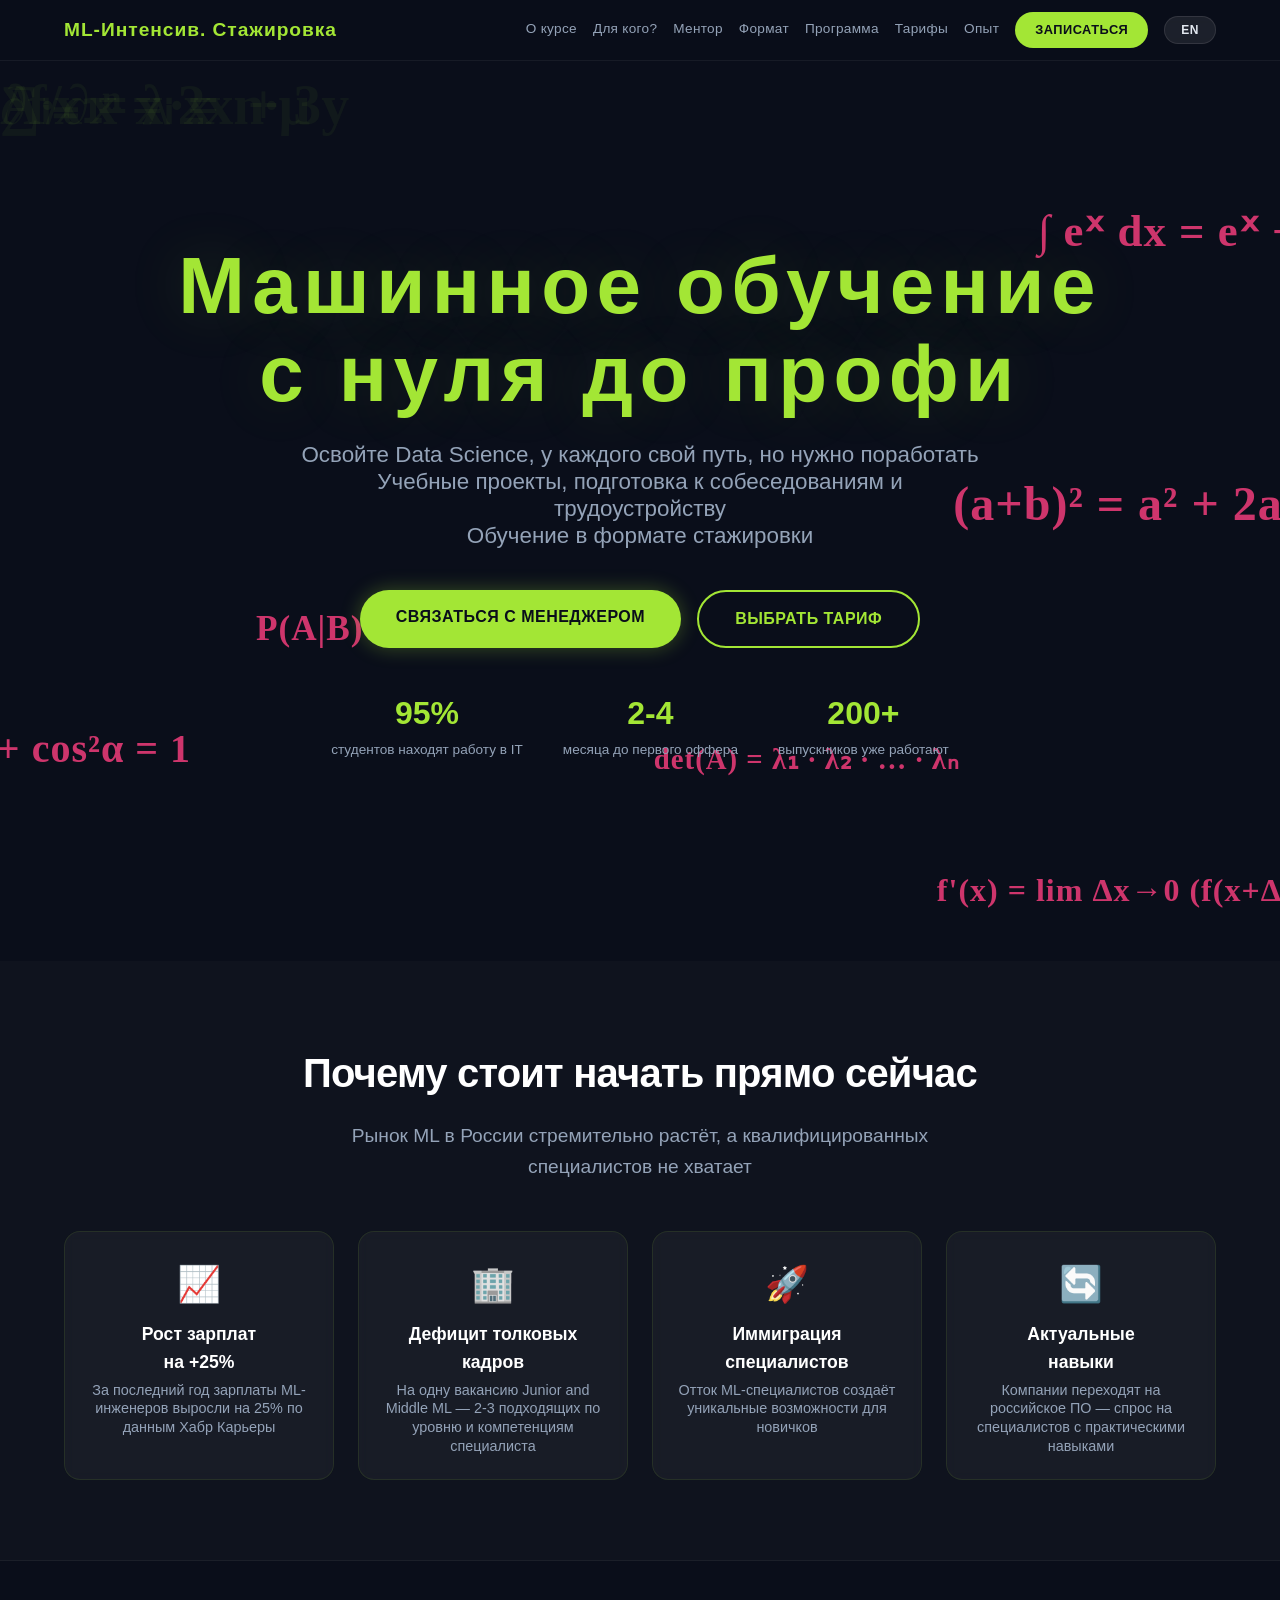
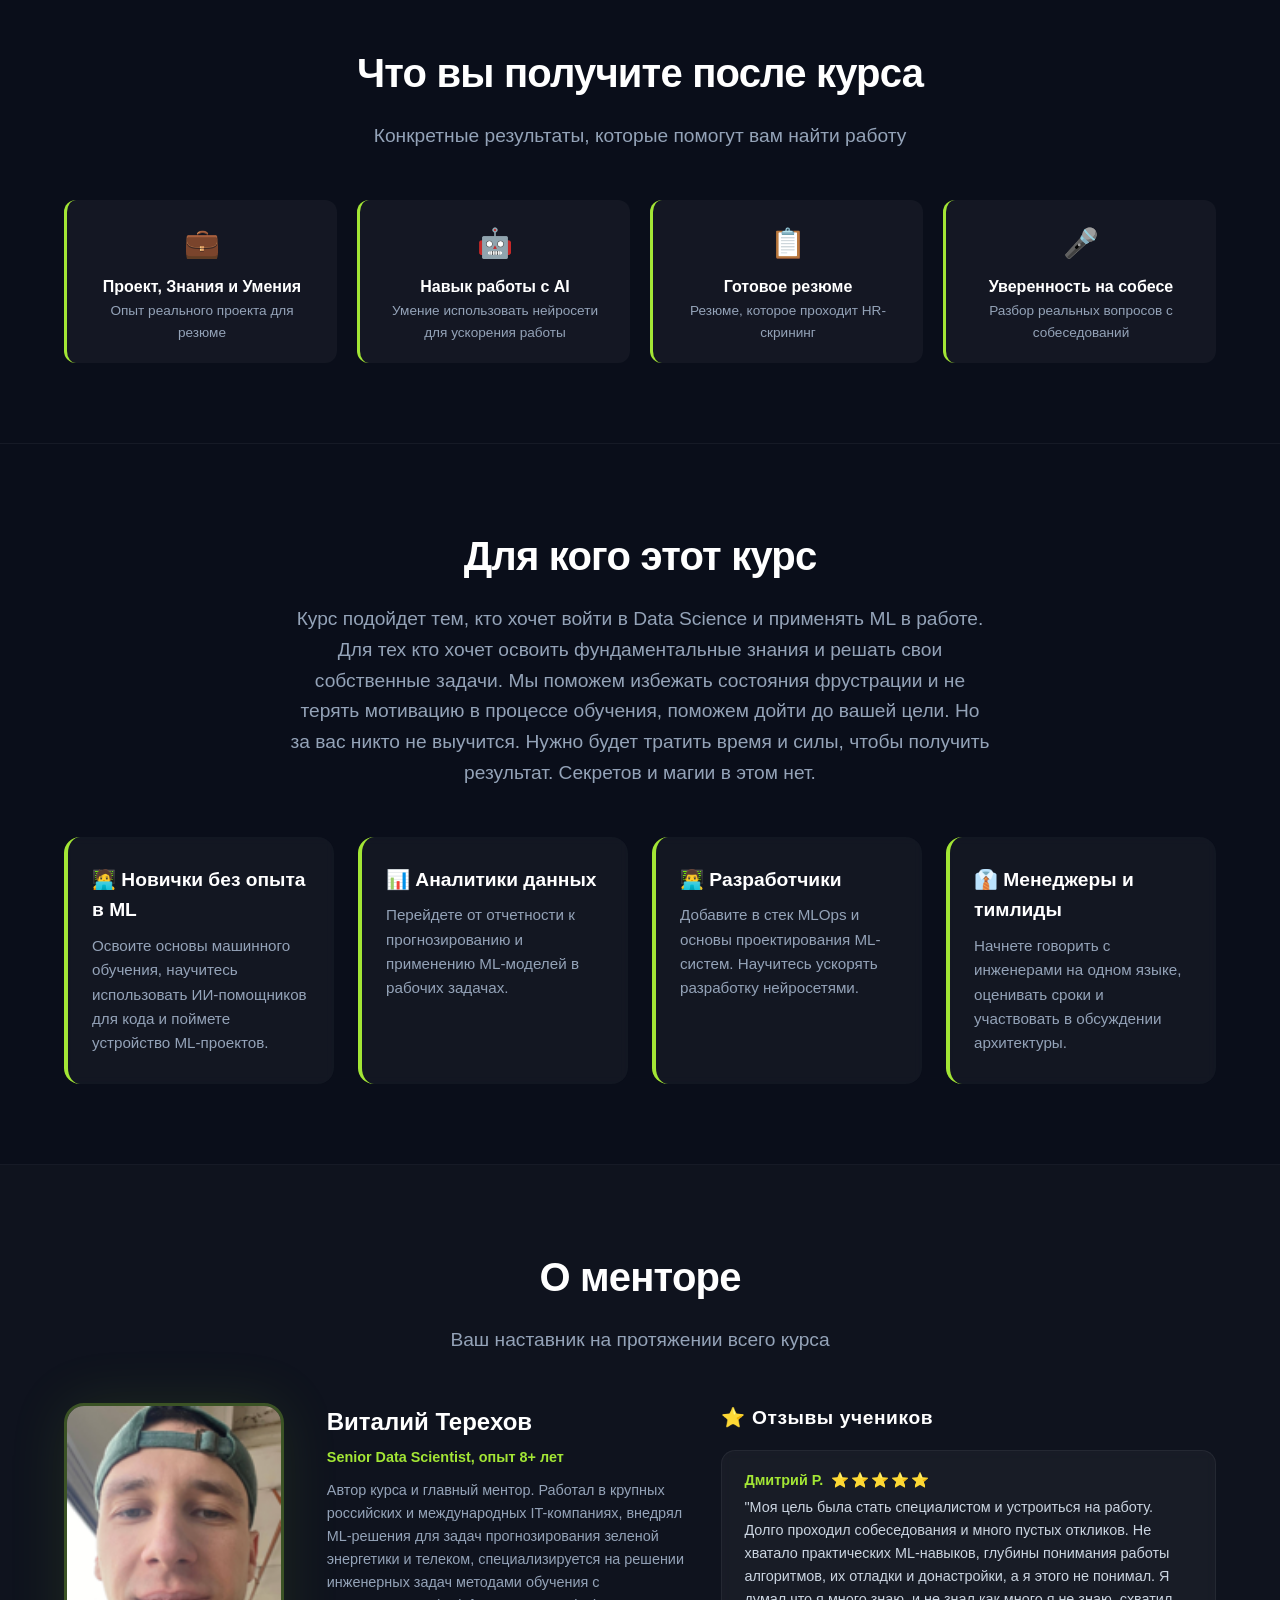
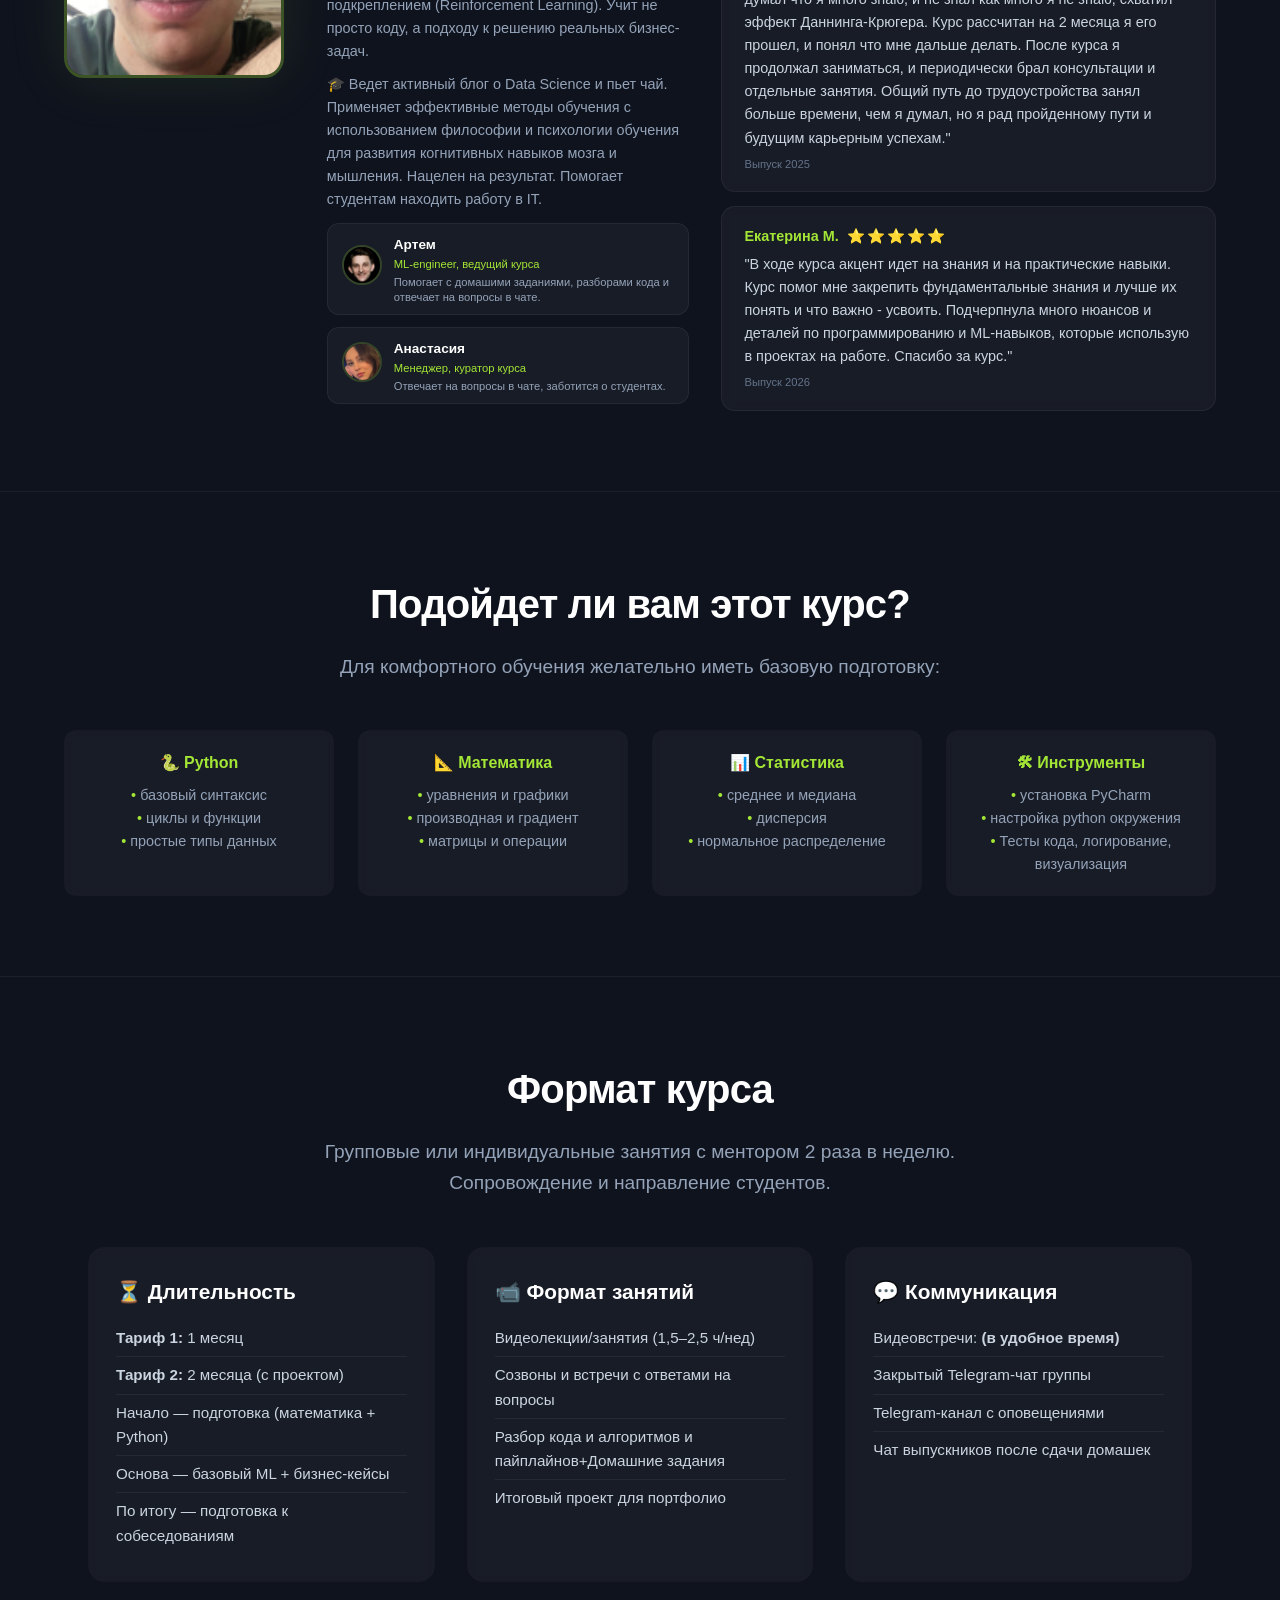
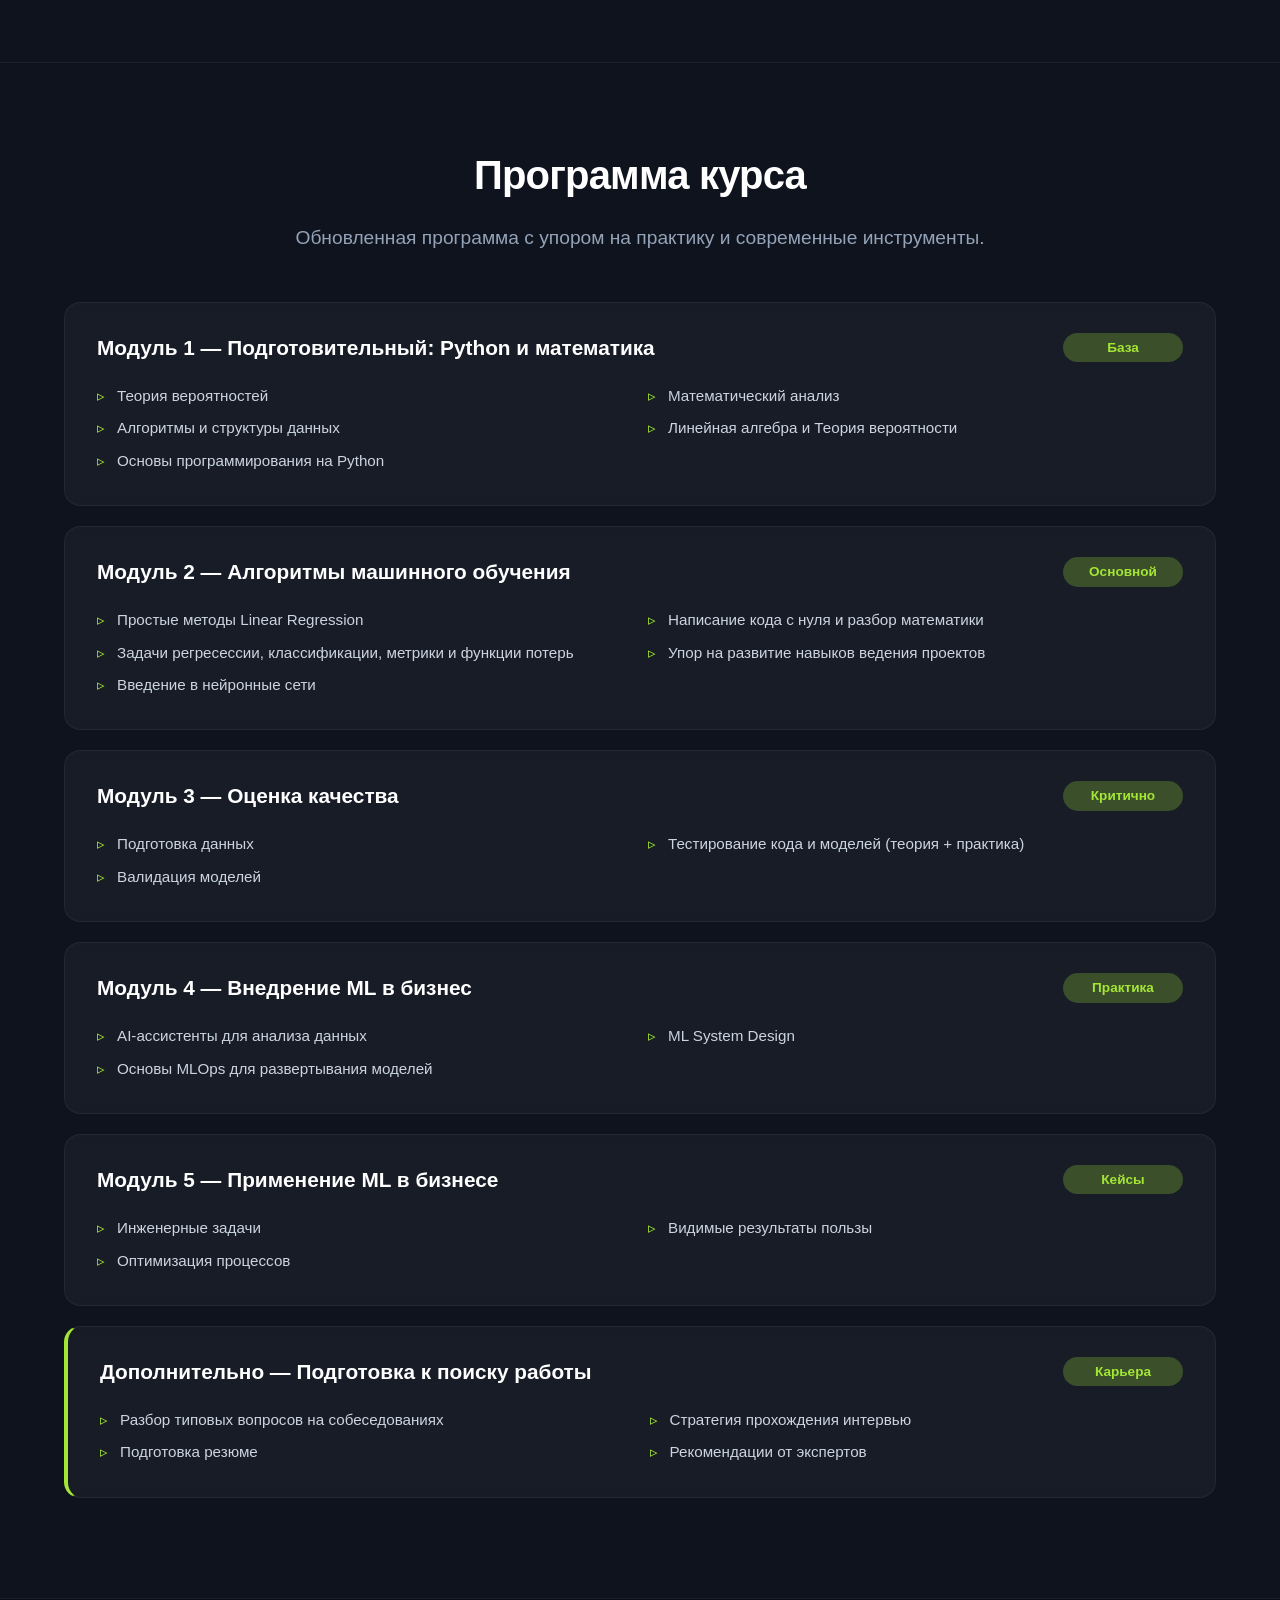
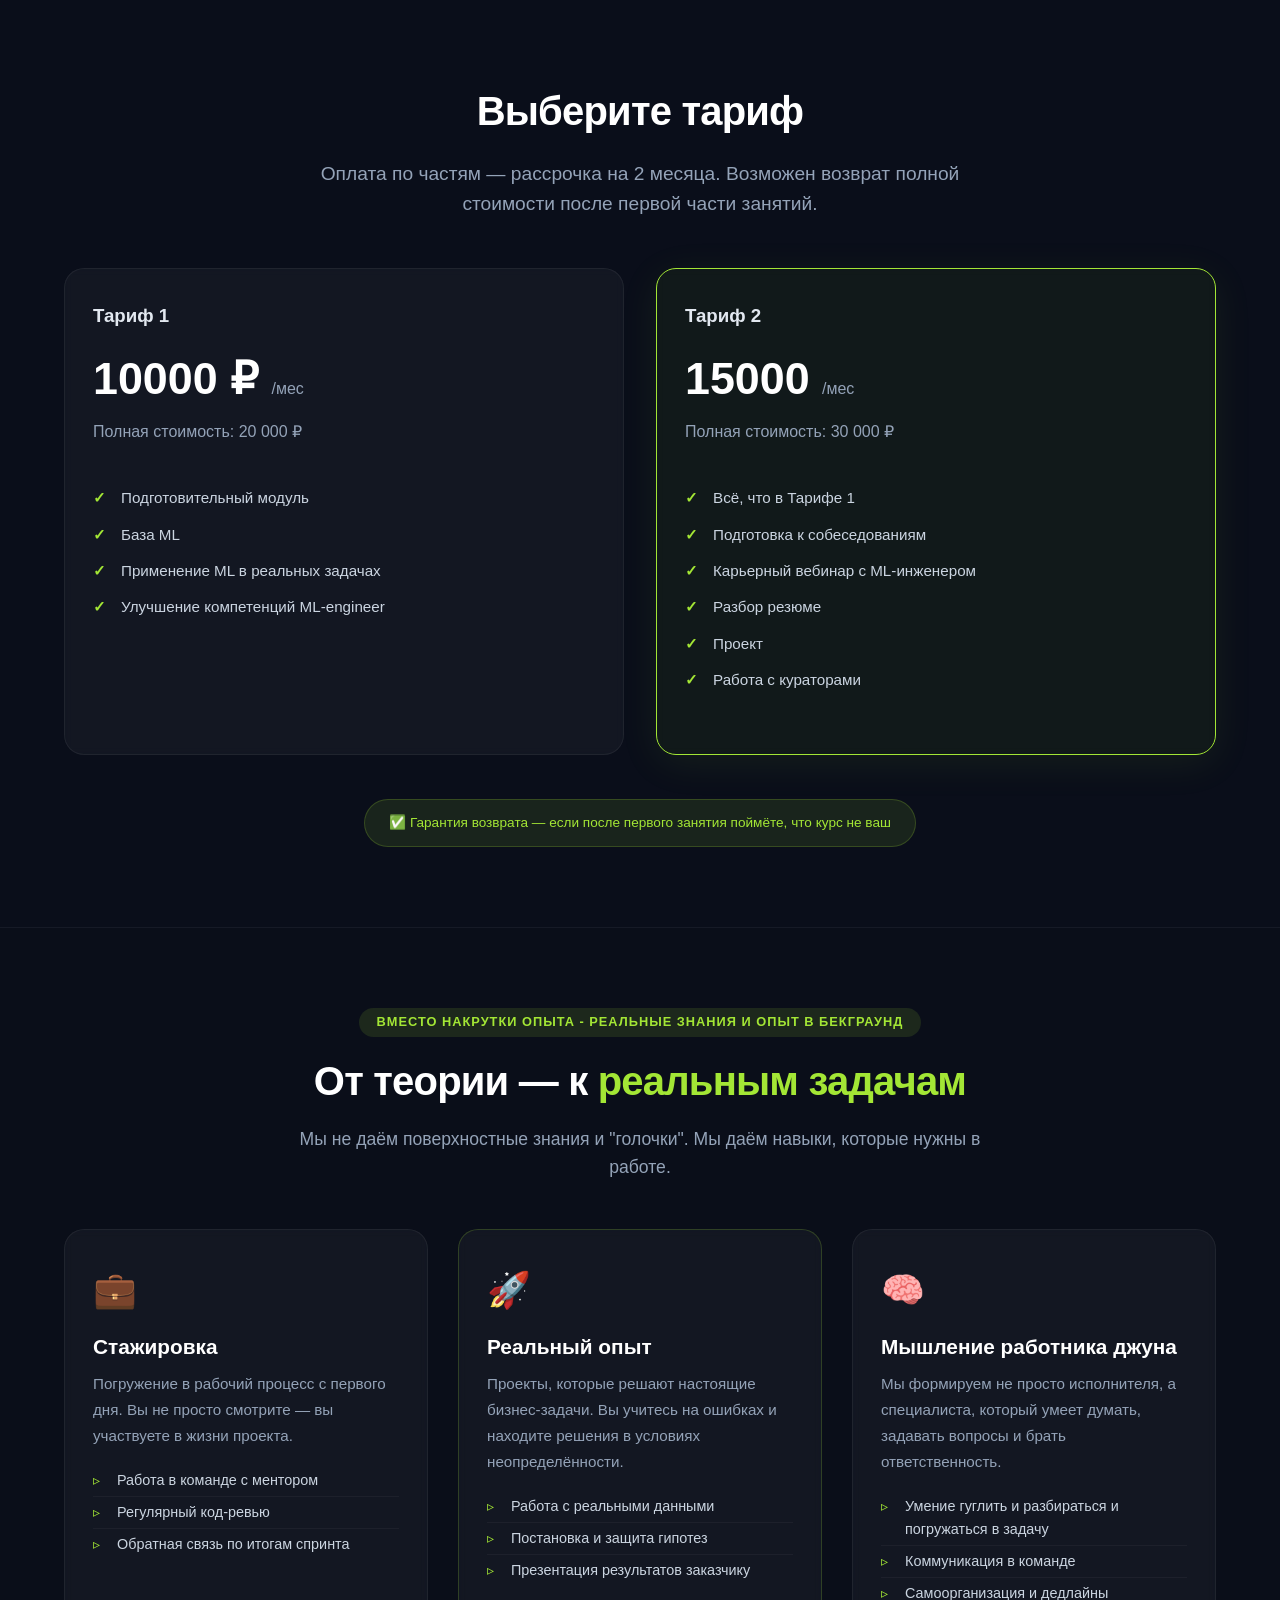
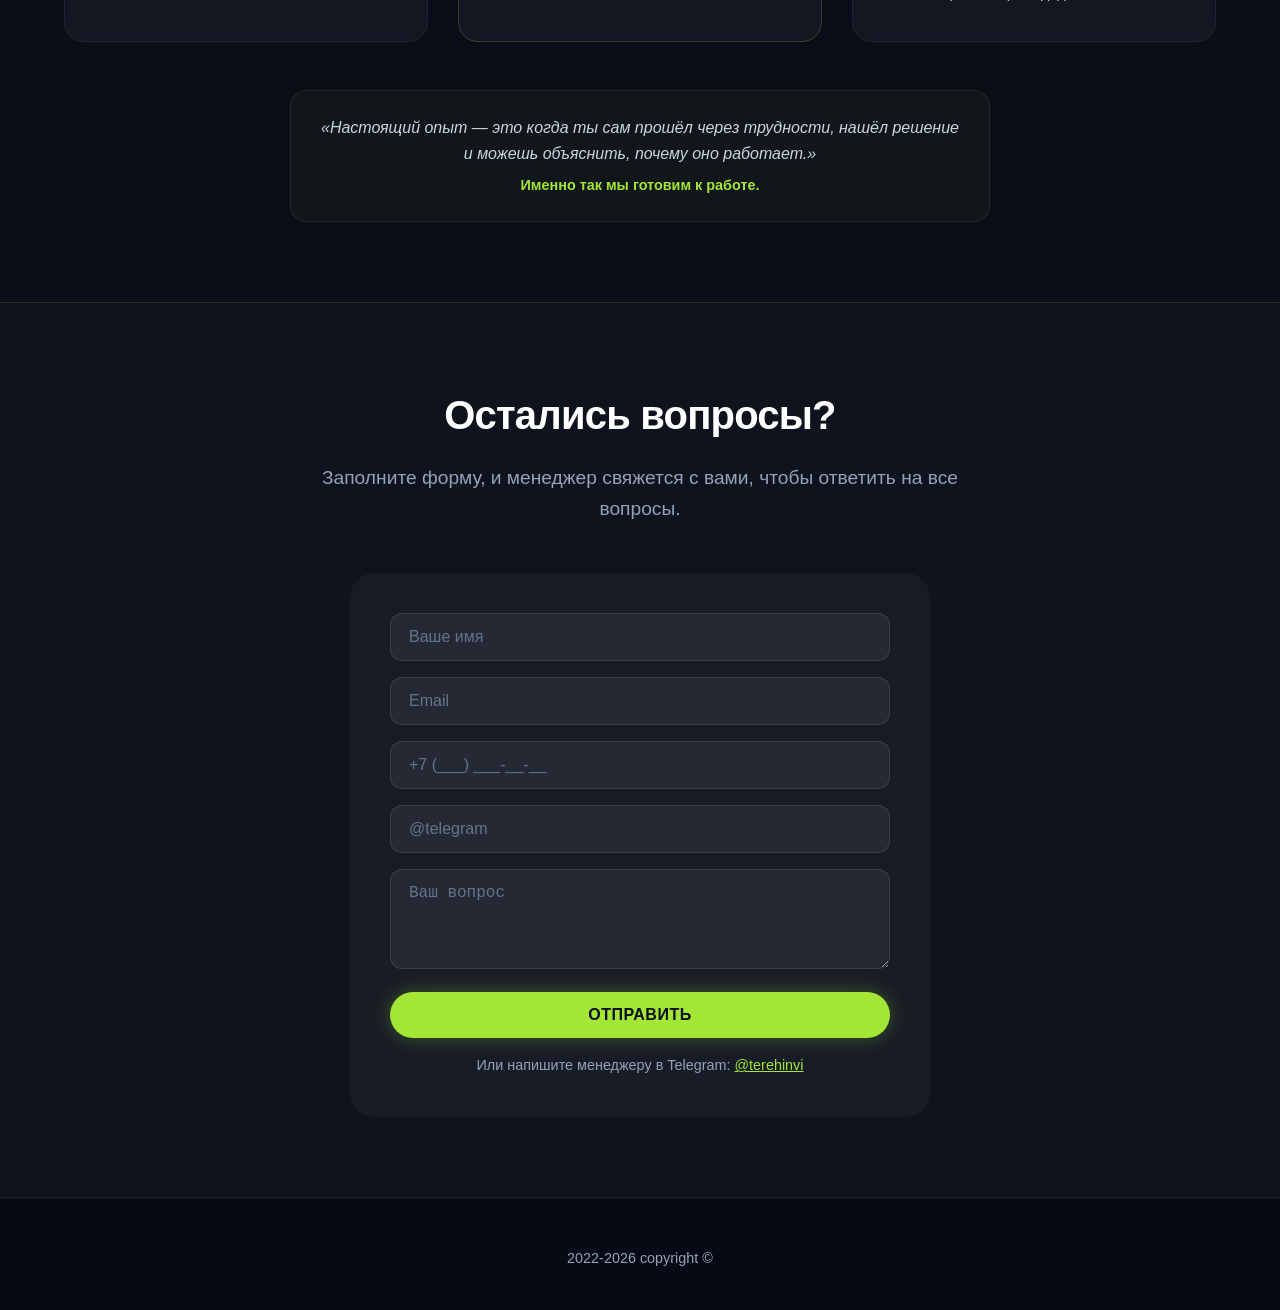
==== templates/index.html @ f54acbca "all span in moduele program are same size" ====
<!DOCTYPE html>
<html lang="ru">
<head>
    <meta charset="UTF-8" />
    <meta name="viewport" content="width=device-width, initial-scale=1.0" />
    <title>ML-Интенсив — Старт в Data Science</title>
    <style>
        /* ===== ОСНОВНЫЕ СТИЛИ ===== */
        * {
            margin: 0;
            padding: 0;
            box-sizing: border-box;
        }

        body {
            font-family: -apple-system, BlinkMacSystemFont, "Segoe UI", Roboto, Oxygen, Ubuntu, Cantarell, "Open Sans", "Helvetica Neue", sans-serif;
            background: #0a0e1a;
            color: #e2e8f0;
            line-height: 1.6;
            overflow-x: hidden;
        }

        .container {
            max-width: 1200px;
            margin: 0 auto;
            padding: 0 24px;
            position: relative;
            z-index: 2;
        }

        .section {
            padding: 80px 0;
            border-bottom: 1px solid rgba(255, 255, 255, 0.05);
        }

        .section:last-child {
            border-bottom: none;
        }

        .section-title {
            font-size: 2.5rem;
            font-weight: 700;
            text-align: center;
            margin-bottom: 16px;
            letter-spacing: -0.02em;
            color: #ffffff;
        }

        .section-subtitle {
            text-align: center;
            font-size: 1.2rem;
            color: #94a3b8;
            max-width: 700px;
            margin: 0 auto 48px;
        }

        /* ===== СТИЛИ ДЛЯ HEADER ===== */
        .sticky-header {
            position: sticky;
            top: 0;
            z-index: 100;
            background: rgba(10, 14, 26, 0.92);
            backdrop-filter: blur(12px);
            border-bottom: 1px solid rgba(255, 255, 255, 0.06);
            padding: 12px 0;
            transition: all 0.3s ease;
        }

        .sticky-header .container {
            display: flex;
            justify-content: space-between;
            align-items: center;
            flex-wrap: wrap;
            gap: 12px;
        }

        .header-logo {
            font-size: 1.2rem;
            font-weight: 700;
            color: #a3e635;
            letter-spacing: 0.05em;
            text-decoration: none;
            white-space: nowrap;
        }

        .header-logo:hover {
            color: #bef264;
        }

        .header-nav {
            display: flex;
            flex-wrap: wrap;
            gap: 8px 16px;
            align-items: center;
        }

        .header-nav a {
            color: #94a3b8;
            text-decoration: none;
            font-size: 0.85rem;
            font-weight: 500;
            transition: color 0.3s ease;
            letter-spacing: 0.3px;
            padding: 4px 0;
            border-bottom: 2px solid transparent;
        }

        .header-nav a:hover {
            color: #a3e635;
            border-bottom-color: #a3e635;
        }

        .header-nav .btn-small {
            background: #a3e635;
            color: #0a0e1a;
            padding: 8px 20px;
            border-radius: 40px;
            font-size: 0.8rem;
            font-weight: 700;
            text-transform: uppercase;
            letter-spacing: 0.5px;
            border: none;
            cursor: pointer;
            transition: all 0.3s ease;
            text-decoration: none;
            border-bottom: none !important;
        }

        .header-nav .btn-small:hover {
            background: #bef264;
            color: #1a2e05;                       /* тёмно-зелёный — читается на салатовом */
            transform: translateY(-2px);
            box-shadow: 0 0 30px rgba(163, 230, 53, 0.3);
        }

        /* ===== КНОПКИ ===== */
        .btn {
            display: inline-block;
            padding: 14px 36px;
            border-radius: 40px;
            font-weight: 700;
            font-size: 1rem;
            text-decoration: none;
            transition: all 0.3s ease;
            border: none;
            cursor: pointer;
            text-transform: uppercase;
            letter-spacing: 0.5px;
        }

        .btn-primary {
            background: #a3e635;
            color: #0a0e1a;
            box-shadow: 0 0 20px rgba(163, 230, 53, 0.3);
        }

        .btn-primary:hover {
            background: #bef264;
            transform: translateY(-3px) scale(1.02);
            box-shadow: 0 0 40px rgba(163, 230, 53, 0.5);
        }

        .btn-outline {
            background: transparent;
            color: #a3e635;
            border: 2px solid #a3e635;
        }

        .btn-outline:hover {
            background: #a3e635;
            color: #0a0e1a;
            transform: translateY(-3px);
            box-shadow: 0 0 30px rgba(163, 230, 53, 0.3);
        }

        .btn-block {
            display: block;
            width: 100%;
            text-align: center;
        }

        .btn-guarantee {
            display: inline-block;
            background: rgba(163, 230, 53, 0.1);
            color: #a3e635;
            padding: 12px 24px;
            border-radius: 40px;
            font-size: 0.85rem;
            font-weight: 500;
            border: 1px solid rgba(163, 230, 53, 0.2);
            margin-top: 12px;
        }

        /* ===== HERO ===== */
        .hero {
            position: relative;
            padding: 100px 0 120px;
            background: #0a0e1a;
            overflow: hidden;
            min-height: 100vh;
            display: flex;
            align-items: center;
        }

        .formula-bg {
            position: absolute;
            top: 0;
            left: 0;
            width: 100%;
            height: 100%;
            pointer-events: none;
            z-index: 0;
            overflow: hidden;
        }

        .formula {
            position: absolute;
            font-size: 1.8rem;
            font-weight: 700;
            color: rgba(255, 64, 129, 0.8);
            white-space: nowrap;
            animation: floatFormula 20s infinite linear;
            font-family: 'Times New Roman', serif;
            letter-spacing: 1px;
        }
        .module-header {
            display: flex;
            align-items: center;
            justify-content: space-between;
            gap: 12px;
        }

        .module-header h3 {
            margin: 0;
            flex: 1;
        }

        .module-header .badge {
            display: inline-block;
            flex: 0 0 120px;
            width: 120px;
            box-sizing: border-box;
            text-align: center;
            padding: 4px 8px;
            border-radius: 999px;
            background: rgba(163, 230, 53, 0.15);
            color: #a3e635;
            font-size: 0.85rem;
            white-space: nowrap;
        }

        .formula:nth-child(1) { top: 5%; left: -10%; animation-duration: 25s; font-size: 2.2rem; }
        .formula:nth-child(2) { top: 15%; right: -5%; animation-duration: 30s; animation-delay: -3s; font-size: 2.8rem; }
        .formula:nth-child(3) { top: 30%; left: -15%; animation-duration: 22s; animation-delay: -7s; font-size: 2rem; }
        .formula:nth-child(4) { top: 45%; right: -10%; animation-duration: 28s; animation-delay: -12s; font-size: 3rem; }
        .formula:nth-child(5) { bottom: 20%; left: -8%; animation-duration: 26s; animation-delay: -5s; font-size: 2.5rem; }
        .formula:nth-child(6) { bottom: 5%; right: -12%; animation-duration: 32s; animation-delay: -9s; font-size: 2rem; }
        .formula:nth-child(7) { top: 60%; left: 20%; animation-duration: 35s; animation-delay: -15s; font-size: 2.2rem; }
        .formula:nth-child(8) { top: 75%; right: 25%; animation-duration: 27s; animation-delay: -4s; font-size: 1.8rem; }

        @keyframes floatFormula {
            0% { transform: translateX(0) translateY(0) rotate(0deg); opacity: 0.3; }
            25% { transform: translateX(120px) translateY(-40px) rotate(5deg); opacity: 0.7; }
            50% { transform: translateX(-80px) translateY(60px) rotate(-3deg); opacity: 0.4; }
            75% { transform: translateX(150px) translateY(-20px) rotate(7deg); opacity: 0.8; }
            100% { transform: translateX(-100px) translateY(30px) rotate(-5deg); opacity: 0.3; }
        }

        .formula-bright {
            position: absolute;
            font-size: 3.5rem;
            font-weight: 700;
            color: rgba(163, 230, 53, 0.05);
            white-space: nowrap;
            animation: floatFormulaBright 40s infinite linear;
            font-family: 'Times New Roman', serif;
        }

        .formula-bright:nth-child(1) { top: 10%; left: 30%; animation-duration: 45s; }
        .formula-bright:nth-child(2) { bottom: 15%; right: 10%; animation-duration: 50s; animation-delay: -10s; }
        .formula-bright:nth-child(3) { top: 50%; left: 60%; animation-duration: 38s; animation-delay: -20s; }

        @keyframes floatFormulaBright {
            0% { transform: translateX(0) translateY(0) rotate(0deg); opacity: 0.05; }
            50% { transform: translateX(200px) translateY(-80px) rotate(10deg); opacity: 0.15; }
            100% { transform: translateX(-200px) translateY(80px) rotate(-10deg); opacity: 0.05; }
        }

        .hero-content {
            position: relative;
            z-index: 2;
            text-align: center;
            width: 100%;
        }

        .hero-content h1 {
            font-size: clamp(2.8rem, 8vw, 5rem);
            font-weight: 800;
            line-height: 1.1;
            letter-spacing: 0.08em;
            margin-bottom: 24px;
            color: #a3e635;
            text-shadow: 0 0 60px rgba(163, 230, 53, 0.15);
            width: 100%;
            max-width: 100%;
            word-break: break-word;
        }

        .hero-content .subtitle {
            font-size: 1.4rem;
            color: #94a3b8;
            max-width: 700px;
            margin: 0 auto 40px;
        }

        .hero-buttons {
            display: flex;
            flex-wrap: wrap;
            justify-content: center;
            gap: 16px;
        }

        .hero-stats {
            display: flex;
            justify-content: center;
            gap: 40px;
            margin-top: 40px;
            flex-wrap: wrap;
        }

        .hero-stats .stat-item {
            text-align: center;
        }

        .hero-stats .stat-item .number {
            font-size: 2rem;
            font-weight: 700;
            color: #a3e635;
        }

        .hero-stats .stat-item .label {
            font-size: 0.85rem;
            color: #94a3b8;
        }

        /* ===== БЛОК "ПОЧЕМУ СЕЙЧАС" ===== */
        .why-now-grid {
            display: grid;
            grid-template-columns: repeat(auto-fit, minmax(220px, 1fr));
            gap: 24px;
            margin-top: 16px;
        }

        .why-now-item {
            background: rgba(255, 255, 255, 0.04);
            padding: 24px;
            border-radius: 16px;
            text-align: center;
            border: 1px solid rgba(163, 230, 53, 0.1);
            backdrop-filter: blur(4px);
        }

        .why-now-item .icon {
            font-size: 2.2rem;
            margin-bottom: 8px;
        }

        .why-now-item h4 {
            color: #ffffff;
            font-size: 1.1rem;
            margin-bottom: 4px;
        }

        .why-now-item p {
            color: #94a3b8;
            font-size: 0.9rem;
        }

        /* ===== БЛОК "ЧТО ВЫ ПОЛУЧИТЕ" ===== */
        .results-grid {
            display: grid;
            grid-template-columns: repeat(auto-fit, minmax(200px, 1fr));
            gap: 20px;
            margin-top: 16px;
        }

        .result-item {
            background: rgba(255, 255, 255, 0.04);
            padding: 20px;
            border-radius: 12px;
            text-align: center;
            border-left: 3px solid #a3e635;
        }

        .result-item .emoji {
            font-size: 1.8rem;
        }

        .result-item h4 {
            color: #ffffff;
            font-size: 1rem;
            margin-top: 8px;
        }

        .result-item p {
            color: #94a3b8;
            font-size: 0.85rem;
        }

        /* ===== БЛОК "О МЕНТОРЕ" ===== */
        .mentor-grid {
            display: grid;
            grid-template-columns: 0.7fr 1.1fr 1.5fr;
            gap: 32px;
            align-items: start;
            margin-top: 16px;
        }

        .mentor-photo {
            text-align: left;
            padding-left: 0;
        }

        .mentor-photo img {
            width: 100%;
            max-width: 220px;
            border-radius: 20px;
            border: 3px solid rgba(163, 230, 53, 0.3);
            box-shadow: 0 0 60px rgba(163, 230, 53, 0.1);
            transition: all 0.3s ease;
        }

        .mentor-photo img:hover {
            transform: scale(1.02);
            border-color: #a3e635;
            box-shadow: 0 0 80px rgba(163, 230, 53, 0.2);
        }

        .mentor-info h3 {
            font-size: 1.5rem;
            color: #ffffff;
            margin-bottom: 4px;
        }

        .mentor-info .mentor-title {
            color: #a3e635;
            font-weight: 600;
            font-size: 0.9rem;
            margin-bottom: 10px;
        }

        .mentor-info p {
            color: #94a3b8;
            font-size: 0.9rem;
            line-height: 1.6;
        }

        /* ===== БЛОК С ОТЗЫВАМИ ===== */
        .mentor-reviews {
            margin-top: 0;
            padding-top: 0;
            border-top: none;
        }

        .mentor-reviews h4 {
            font-size: 1.2rem;
            color: #ffffff;
            margin-bottom: 16px;
            text-align: left;
            letter-spacing: 0.03em;
        }

        .reviews-grid {
            display: grid;
            grid-template-columns: 1fr;
            gap: 14px;
        }

        .review-item {
            background: rgba(255, 255, 255, 0.04);
            border-radius: 14px;
            padding: 18px 22px;
            border: 1px solid rgba(255, 255, 255, 0.06);
            transition: 0.3s ease;
            backdrop-filter: blur(4px);
        }

        .review-item:hover {
            border-color: #a3e635;
            background: rgba(255, 255, 255, 0.06);
            transform: translateY(-2px);
            box-shadow: 0 8px 30px rgba(163, 230, 53, 0.05);
        }

        .review-item .review-author {
            font-weight: 600;
            color: #a3e635;
            font-size: 0.9rem;
            margin-bottom: 4px;
            display: flex;
            align-items: center;
            gap: 8px;
        }

        .review-item .review-author .stars {
            color: #fbbf24;
            letter-spacing: 2px;
        }

        .review-item .review-text {
            color: #cbd5e1;
            font-size: 0.9rem;
            line-height: 1.6;
            margin-bottom: 6px;
        }

        .review-item .review-date {
            color: #64748b;
            font-size: 0.7rem;
        }

        /* ===== ОСТАЛЬНЫЕ БЛОКИ ===== */
        .audience-grid {
            display: grid;
            grid-template-columns: repeat(auto-fit, minmax(240px, 1fr));
            gap: 24px;
            margin-top: 16px;
        }

        .audience-card {
            background: rgba(255, 255, 255, 0.04);
            padding: 28px 24px;
            border-radius: 16px;
            border-left: 4px solid #a3e635;
            transition: 0.3s;
            backdrop-filter: blur(4px);
        }

        .audience-card:hover {
            background: rgba(255, 255, 255, 0.08);
            transform: translateY(-4px);
        }

        .audience-card h3 {
            font-size: 1.2rem;
            margin-bottom: 8px;
            color: #ffffff;
        }

        .audience-card p {
            color: #94a3b8;
            font-size: 0.95rem;
        }

        .requirements-grid {
            display: grid;
            grid-template-columns: repeat(auto-fit, minmax(200px, 1fr));
            gap: 24px;
            margin-top: 16px;
        }

        .req-item {
            background: rgba(255, 255, 255, 0.04);
            padding: 20px;
            border-radius: 12px;
            text-align: center;
            backdrop-filter: blur(4px);
        }

        .req-item h4 {
            font-weight: 600;
            margin-bottom: 8px;
            color: #a3e635;
        }

        .req-item ul {
            list-style: none;
            font-size: 0.9rem;
            color: #94a3b8;
        }

        .req-item ul li::before {
            content: "• ";
            color: #a3e635;
        }

        .format-grid {
            display: grid;
            grid-template-columns: repeat(auto-fit, minmax(280px, 1fr));
            gap: 32px;
            margin-top: 16px;
        }

        .format-card {
            background: rgba(255, 255, 255, 0.04);
            padding: 28px;
            border-radius: 16px;
            backdrop-filter: blur(4px);
        }

        .format-card h3 {
            font-size: 1.3rem;
            margin-bottom: 12px;
            color: #ffffff;
        }

        .format-card ul {
            list-style: none;
            padding: 0;
        }

        .format-card ul li {
            padding: 6px 0;
            border-bottom: 1px solid rgba(255, 255, 255, 0.06);
            font-size: 0.95rem;
            color: #cbd5e1;
        }

        .format-card ul li:last-child {
            border-bottom: none;
        }

        .module {
            background: rgba(255, 255, 255, 0.04);
            border-radius: 16px;
            padding: 28px 32px;
            margin-bottom: 20px;
            border: 1px solid rgba(255, 255, 255, 0.06);
            backdrop-filter: blur(4px);
        }

        .module-header {
            display: flex;
            justify-content: space-between;
            align-items: center;
            cursor: pointer;
            flex-wrap: wrap;
        }

        .module-header h3 {
            font-size: 1.3rem;
            font-weight: 600;
            color: #ffffff;
        }

        .module-header span {
            background: #a3e635;
            color: #0a0e1a;
            padding: 4px 16px;
            border-radius: 40px;
            font-size: 0.85rem;
            font-weight: 700;
        }

        .module-body {
            margin-top: 16px;
            display: grid;
            grid-template-columns: 1fr 1fr;
            gap: 16px;
        }

        .module-body ul {
            list-style: none;
            padding: 0;
        }

        .module-body ul li {
            padding: 4px 0 4px 20px;
            position: relative;
            font-size: 0.95rem;
            color: #cbd5e1;
        }

        .module-body ul li::before {
            content: "▹";
            position: absolute;
            left: 0;
            color: #a3e635;
        }

        .pricing-grid {
            display: grid;
            grid-template-columns: repeat(auto-fit, minmax(300px, 1fr));
            gap: 32px;
            margin-top: 16px;
        }

        .pricing-card {
            background: rgba(255, 255, 255, 0.04);
            border-radius: 20px;
            padding: 32px 28px;
            border: 1px solid rgba(255, 255, 255, 0.06);
            transition: 0.3s;
            display: flex;
            flex-direction: column;
            backdrop-filter: blur(4px);
        }

        .pricing-card:hover {
            border-color: #a3e635;
            box-shadow: 0 8px 40px rgba(163, 230, 53, 0.05);
        }

        .pricing-card.popular {
            border-color: #a3e635;
            background: rgba(163, 230, 53, 0.05);
            box-shadow: 0 8px 40px rgba(163, 230, 53, 0.08);
        }

        .pricing-card .price {
            font-size: 2.8rem;
            font-weight: 700;
            margin: 12px 0 4px;
            color: #ffffff;
        }

        .pricing-card .price small {
            font-size: 1rem;
            font-weight: 400;
            color: #94a3b8;
        }

        .pricing-card .price-desc {
            color: #94a3b8;
            margin-bottom: 20px;
        }

        .pricing-card ul {
            list-style: none;
            padding: 0;
            margin: 16px 0 24px;
            flex: 1;
        }

        .pricing-card ul li {
            padding: 6px 0 6px 28px;
            position: relative;
            font-size: 0.95rem;
            color: #cbd5e1;
        }

        .pricing-card ul li::before {
            content: "✓";
            position: absolute;
            left: 0;
            color: #a3e635;
            font-weight: 700;
        }

        .pricing-card .btn {
            margin-top: auto;
        }

        .form-box {
            max-width: 580px;
            margin: 0 auto;
            background: rgba(255, 255, 255, 0.04);
            padding: 40px;
            border-radius: 24px;
            text-align: center;
            backdrop-filter: blur(4px);
        }

        .form-box input,
        .form-box textarea {
            width: 100%;
            padding: 14px 18px;
            border: 1px solid rgba(255, 255, 255, 0.1);
            border-radius: 12px;
            font-size: 1rem;
            margin-bottom: 16px;
            transition: 0.2s;
            background: rgba(255, 255, 255, 0.06);
            color: #ffffff;
        }

        .form-box input:focus,
        .form-box textarea:focus {
            outline: none;
            border-color: #a3e635;
            box-shadow: 0 0 0 3px rgba(163, 230, 53, 0.15);
            background: rgba(255, 255, 255, 0.08);
        }

        .form-box input::placeholder,
        .form-box textarea::placeholder {
            color: #64748b;
        }

        .form-box textarea {
            min-height: 100px;
            resize: vertical;
        }

        .form-message {
            margin-top: 16px;
            padding: 12px;
            border-radius: 8px;
            display: none;
        }

        .form-message.success {
            display: block;
            background: rgba(163, 230, 53, 0.15);
            color: #a3e635;
            border: 1px solid rgba(163, 230, 53, 0.3);
        }

        .form-message.error {
            display: block;
            background: rgba(255, 64, 129, 0.15);
            color: #ff4081;
            border: 1px solid rgba(255, 64, 129, 0.3);
        }

        .footer {
            background: #060a14;
            color: #64748b;
            padding: 40px 0;
            text-align: center;
            font-size: 0.9rem;
            border-top: 1px solid rgba(255, 255, 255, 0.05);
        }

        .footer a {
            color: #94a3b8;
            text-decoration: none;
        }

        .footer a:hover {
            color: #a3e635;
        }
        .module-header {
            display: flex;
            align-items: center;
            justify-content: space-between;
            gap: 12px;
        }

        .module-header h3 {
            margin: 0;
            flex: 1;
        }
        .module-header > span {
            display: inline-block;
            flex: 0 0 120px;
            width: 120px;
            min-width: 120px;
            max-width: 120px;
            box-sizing: border-box;
            text-align: center;
            padding: 4px 8px;
            border-radius: 999px;
            background: rgba(163, 230, 53, 0.25);
            color: #a3e635;
            font-size: 0.85rem;
            white-space: nowrap;
        }

        /* ===== АДАПТИВ ===== */
        @media (max-width: 1024px) {
            .mentor-grid {
                grid-template-columns: 1fr;
                gap: 32px;
            }

            .mentor-photo {
                text-align: center;
            }

            .mentor-photo img {
                max-width: 200px;
            }

            .mentor-reviews h4 {
                text-align: center;
            }
        }

        @media (max-width: 768px) {
            .sticky-header .container {
                flex-direction: column;
                align-items: center;
                gap: 8px;
            }

            .header-nav {
                justify-content: center;
                gap: 6px 12px;
            }

            .header-nav a {
                font-size: 0.75rem;
            }

            .hero {
                padding: 60px 0 80px;
                min-height: auto;
            }

            .hero-content h1 {
                font-size: 2.8rem;
            }

            .section-title {
                font-size: 2rem;
            }

            .module-body {
                grid-template-columns: 1fr;
            }

            .pricing-grid {
                grid-template-columns: 1fr;
            }

            .form-box {
                padding: 24px;
            }

            .formula {
                font-size: 1.2rem !important;
            }
            .formula-bright {
                font-size: 2rem !important;
            }

            .mentor-grid {
                grid-template-columns: 1fr;
                text-align: center;
            }

            .mentor-photo img {
                max-width: 180px;
            }

            .hero-stats {
                gap: 20px;
            }

            .hero-stats .stat-item .number {
                font-size: 1.5rem;
            }
        }

        @media (max-width: 480px) {
            .hero-content h1 {
                font-size: 2.2rem;
            }

            .section {
                padding: 48px 0;
            }

            .btn {
                padding: 12px 28px;
                font-size: 0.9rem;
            }

            .header-nav {
                gap: 4px 8px;
            }

            .header-nav a {
                font-size: 0.7rem;
            }

            .header-nav .btn-small {
                padding: 6px 14px;
                font-size: 0.7rem;
            }
        }

        /* ===== КОМПАКТНЫЙ БЛОК ПОМОЩНИКА ===== */
        .assistant-compact {
            display: flex;
            align-items: center;
            gap: 12px;
            margin-top: 12px;
            padding: 10px 14px;
            background: rgba(255, 255, 255, 0.04);
            border-radius: 12px;
            border: 1px solid rgba(255, 255, 255, 0.06);
            transition: 0.3s ease;
        }

        .assistant-compact:hover {
            background: rgba(255, 255, 255, 0.07);
            border-color: rgba(163, 230, 53, 0.15);
        }

        .assistant-compact-photo {
            flex-shrink: 0;
        }

        .assistant-compact-photo img {
            width: 40px;
            height: 40px;
            border-radius: 50%;
            object-fit: cover;
            border: 2px solid rgba(163, 230, 53, 0.2);
        }

        .assistant-compact-info {
            flex: 1;
        }

        .assistant-compact-name {
            font-weight: 600;
            color: #ffffff;
            font-size: 0.85rem;
        }

        .assistant-compact-title {
            font-size: 0.7rem;
            color: #a3e635;
            font-weight: 500;
        }

        .assistant-compact-desc {
            font-size: 0.7rem;
            color: #94a3b8;
            line-height: 1.3;
            margin-top: 1px;
        }

        /* ===== КНОПКА ПЕРЕКЛЮЧЕНИЯ ЯЗЫКА ===== */
        .lang-btn {
            background: rgba(255,255,255,0.08);
            border: 1px solid rgba(255,255,255,0.1);
            color: #e2e8f0;
            padding: 6px 16px;
            border-radius: 40px;
            font-size: 0.75rem;
            font-weight: 600;
            cursor: pointer;
            transition: all 0.3s ease;
            text-transform: uppercase;
            letter-spacing: 0.5px;
            font-family: inherit;
        }

        .lang-btn:hover {
            background: #a3e635;
            color: #0a0e1a;
            border-color: #a3e635;
            transform: translateY(-2px);
            box-shadow: 0 0 20px rgba(163, 230, 53, 0.2);
        }
    </style>
</head>
<body>

    <!-- ============================================ -->
    <!-- STICKY HEADER С НАВИГАЦИЕЙ                   -->
    <!-- ============================================ -->
    <header class="sticky-header">
        <div class="container">
            <a href="#" class="header-logo" data-i18n="logo">ML-Интенсив. Стажировка </a>
            <nav class="header-nav">
                <a href="#about" data-i18n="nav_about">О курсе</a>
                <a href="#forwhoom" data-i18n="nav_audience">Для кого?</a>
                <a href="#mentor" data-i18n="nav_mentor">Ментор</a>
                <a href="#format-study" data-i18n="nav_format">Формат</a>
                <a href="#program" data-i18n="nav_program">Программа</a>
                <a href="#pricing" data-i18n="nav_pricing">Тарифы</a>
                <a href="#real-experience" data-i18n="nav_experience">Опыт</a>
                <a href="#contacts" class="btn-small" data-i18n="nav_contact">Записаться</a>
                <button class="lang-btn" id="langToggle">EN</button>
            </nav>
        </div>
    </header>

    <!-- ============================================ -->
    <!-- БЛОК 1: HERO С АНИМАЦИЕЙ ФОРМУЛ             -->
    <!-- ============================================ -->
    <section class="hero" id="about">
        <div class="formula-bg">
            <div class="formula">E = mc²</div>
            <div class="formula">∫ eˣ dx = eˣ + C</div>
            <div class="formula">∇·E = ρ/ε₀</div>
            <div class="formula">(a+b)² = a² + 2ab + b²</div>
            <div class="formula">sin²α + cos²α = 1</div>
            <div class="formula">f'(x) = lim Δx→0 (f(x+Δx)-f(x))/Δx</div>
            <div class="formula">P(A|B) = P(A∩B)/P(B)</div>
            <div class="formula">det(A) = λ₁ · λ₂ · … · λₙ</div>
            <div class="formula-bright">∂f/∂x = 2x + 3y</div>
            <div class="formula-bright">∑ᵢ₌₁ⁿ xᵢ = n·μ</div>
            <div class="formula-bright">A·x = λ·x</div>
        </div>

        <div class="container">
            <div class="hero-content">
                <h1 data-i18n="hero_title" style="line-height: 1.1">Машинное обучение<br />с нуля до профи.</h1>
                <p class="subtitle" data-i18n="hero_subtitle" style="line-height: 1.2">
                    Освойте Data Science, у каждого свой путь.
                    Нужно поработать. Учебные проекты и кейсы,
                    подготовка к собеседованиям и трудоустройству. Стажировка.
                </p>
                <div class="hero-buttons">
                    <a href="https://t.me/terehinvi" target="_blank" class="btn btn-primary" data-i18n="hero_btn1">Связаться с менеджером</a>
                    <a href="#pricing" class="btn btn-outline" data-i18n="hero_btn2">Выбрать тариф</a>
                </div>

                <!-- Блок статистики для социального доказательства -->
                <div class="hero-stats">
                    <div class="stat-item">
                        <div class="number">95%</div>
                        <div class="label" data-i18n="stat1">студентов находят работу в IT</div>
                    </div>
                    <div class="stat-item">
                        <div class="number">2-4</div>
                        <div class="label" data-i18n="stat2">месяца до первого оффера</div>
                    </div>
                    <div class="stat-item">
                        <div class="number">200+</div>
                        <div class="label" data-i18n="stat3">выпускников уже работают</div>
                    </div>
                </div>
            </div>
        </div>
    </section>

    <!-- ============================================ -->
    <!-- НОВЫЙ БЛОК: ПОЧЕМУ СЕЙЧАС                  -->
    <!-- ============================================ -->
    <section class="section" style="background: rgba(255,255,255,0.02);">
        <div class="container">
            <h2 class="section-title" data-i18n="whynow_title">Почему стоит начать <span style="color: #a3e635;">прямо сейчас</span></h2>
            <p class="section-subtitle" data-i18n="whynow_subtitle">
                Рынок ML в России стремительно растёт, а квалифицированных специалистов не хватает
            </p>
            <div class="why-now-grid">
                <div class="why-now-item">
                    <div class="icon">📈</div>
                    <h4 data-i18n="whynow1_title">Рост зарплат растет на +25%</h4>
                    <p data-i18n="whynow1_desc" style="line-height: 1.3">За последний год зарплаты ML-инженеров выросли на 25% по данным Хабр Карьеры</p>
                </div>
                <div class="why-now-item">
                    <div class="icon">🏢</div>
                    <h4 data-i18n="whynow2_title">Дефицит толковых кадров</h4>
                    <p data-i18n="whynow2_desc" style="line-height: 1.3">На одну вакансию Junior and Middle ML — 2-3 подходящих по уровню и компетенциям специалиста.</p>
                </div>
                <div class="why-now-item">
                    <div class="icon">🚀</div>
                    <h4 data-i18n="whynow3_title">Иммиграция специалистов</h4>
                    <p data-i18n="whynow3_desc" style="line-height: 1.3">Отток ML-специалистов создаёт уникальные возможности для новичков</p>
                </div>
                <div class="why-now-item">
                    <div class="icon">🔄</div>
                    <h4 data-i18n="whynow4_title">Актуальные <br>навыки</h4>
                    <p data-i18n="whynow4_desc" style="line-height: 1.3">Компании переходят на российское ПО — спрос на специалистов с практическими навыками растёт</p>
                </div>
            </div>
        </div>
    </section>

    <!-- ============================================ -->
    <!-- НОВЫЙ БЛОК: ЧТО ВЫ ПОЛУЧИТЕ               -->
    <!-- ============================================ -->
    <section class="section">
        <div class="container">
            <h2 class="section-title" data-i18n="results_title">Что вы <span style="color: #a3e635;">получите</span> после курса</h2>
            <p class="section-subtitle" data-i18n="results_subtitle">
                Конкретные результаты, которые помогут вам найти работу
            </p>
            <div class="results-grid">
                <div class="result-item">
                    <div class="emoji">💼</div>
                    <h4 data-i18n="result1_title">Готовое портфолио</h4>
                    <p data-i18n="result1_desc">Проект, Знания и Умения</p>
                </div>
                <div class="result-item">
                    <div class="emoji">🤖</div>
                    <h4 data-i18n="result2_title">Навык работы с AI</h4>
                    <p data-i18n="result2_desc">Умение использовать нейросети для ускорения работы</p>
                </div>
                <div class="result-item">
                    <div class="emoji">📋</div>
                    <h4 data-i18n="result3_title">Готовое резюме</h4>
                    <p data-i18n="result3_desc">Резюме, которое проходит HR-скрининг</p>
                </div>
                <div class="result-item">
                    <div class="emoji">🎤</div>
                    <h4 data-i18n="result4_title">Уверенность на собесе</h4>
                    <p data-i18n="result4_desc">Разбор реальных вопросов с собеседований</p>
                </div>
            </div>
        </div>
    </section>

    <!-- ============================================ -->
    <!-- БЛОК 2: ДЛЯ КОГО ЭТОТ КУРС                  -->
    <!-- ============================================ -->
    <section class="section" id="forwhoom">
        <div class="container">
            <h2 class="section-title" data-i18n="audience_title">Для кого этот курс</h2>
            <p class="section-subtitle" data-i18n="audience_subtitle">
                Курс подойдет тем, кто хочет войти в Data Science и применять ML в работе.
                Для тех кто хочет освоить фундаментальные знания и решать свои собственные задачи.
                Мы поможем избежать состояния фрустрации и не терять мотивацию в
                процессе обучения, поможем дойти до вашей цели. Но за вас никто не выучится.
                Нужно будет тратить время и силы, чтобы получить результат. Секретов и магии в этом нет.
            </p>
            <div class="audience-grid">
                <div class="audience-card" data-i18n="audience_card1">
                    <h3>🧑‍💻 Новички без опыта в ML</h3>
                    <p>Освоите основы машинного обучения, научитесь использовать ИИ-помощников для кода и поймете устройство ML-проектов.</p>
                </div>
                <div class="audience-card" data-i18n="audience_card2">
                    <h3>📊 Аналитики данных</h3>
                    <p>Перейдете от отчетности к прогнозированию и применению ML-моделей в рабочих задачах.</p>
                </div>
                <div class="audience-card" data-i18n="audience_card3">
                    <h3>👨‍💻 Разработчики</h3>
                    <p>Добавите в стек MLOps и основы проектирования ML-систем. Научитесь ускорять разработку нейросетями.</p>
                </div>
                <div class="audience-card" data-i18n="audience_card4">
                    <h3>👔 Менеджеры и тимлиды</h3>
                    <p>Начнете говорить с инженерами на одном языке, оценивать сроки и участвовать в обсуждении архитектуры.</p>
                </div>
            </div>
        </div>
    </section>

    <!-- ============================================ -->
    <!-- БЛОК: О МЕНТОРЕ И ПОМОЩНИКЕ                  -->
    <!-- ============================================ -->
    <section class="section" id="mentor" style="background: rgba(255,255,255,0.02);">
        <div class="container">
            <h2 class="section-title" data-i18n="mentor_title">О менторе</h2>
            <p class="section-subtitle" data-i18n="mentor_subtitle">
                Ваш наставник на протяжении всего курса
            </p>

            <div class="mentor-grid">
                <!-- Фото ментора (сдвинуто влево) -->
                <div class="mentor-photo">
                    <img src="../static/img_1.png" alt="Фото ментора" />
                </div>

                <!-- Информация о менторе -->
                <div class="mentor-info">
                    <h3 data-i18n="mentor_name">Виталий Терехов</h3>
                    <div class="mentor-title" data-i18n="mentor_title_job">Senior Data Scientist, опыт 8+ лет</div>
                    <p data-i18n="mentor_desc1">
                        Автор курса и главный ментор. Работал в крупных российских и международных IT-компаниях, внедрял ML-решения для задач
                        прогнозирования зеленой энергетики и телеком, специализируется на решении инженерных задач методами обучения с подкреплением (Reinforcement Learning).
                        Учит не просто коду, а подходу к решению реальных бизнес-задач.
                    </p>
                    <p style="margin-top: 10px;" data-i18n="mentor_desc2">
                        🎓 Ведет активный блог о Data Science и пьет чай. Применяет эффективные методы обучения с использованием философии и психологии обучения
                        для развития когнитивных навыков мозга и мышления.
                    </p>

                    <!-- Помощник 1 -->
                    <div class="assistant-compact">
                        <div class="assistant-compact-photo">
                            <img src="../static/img_2.png" alt="Фото помощника" />
                        </div>
                        <div class="assistant-compact-info">
                            <div class="assistant-compact-name" data-i18n="assistant_name1">Артем</div>
                            <div class="assistant-compact-title" data-i18n="assistant_title1">ML-engineer, ментор курса</div>
                            <div class="assistant-compact-desc" data-i18n="assistant_desc1">Помогает с домашими заданиями, разборами кода и отвечает на вопросы в чате.</div>
                        </div>
                    </div>

                    <!-- Помощник 2 -->
                    <div class="assistant-compact">
                        <div class="assistant-compact-photo">
                            <img src="../static/img.png" alt="Фото помощника" />
                        </div>
                        <div class="assistant-compact-info">
                            <div class="assistant-compact-name" data-i18n="assistant_name">Анастасия</div>
                            <div class="assistant-compact-title" data-i18n="assistant_title">Менеджер, куратор курса</div>
                            <div class="assistant-compact-desc" data-i18n="assistant_desc">Отвечает на вопросы в чате, заботится о студентах.</div>
                        </div>
                    </div>
                </div>

                <!-- Блок с отзывами -->
                <div class="mentor-reviews">
                    <h4 data-i18n="reviews_title">⭐ Отзывы учеников</h4>
                    <div class="reviews-grid">
                        <!-- Отзыв 1 -->
                        <div class="review-item">
                            <div class="review-author">
                                <span data-i18n="review1_author">Дмитрий Р.</span>
                                <span class="stars">⭐⭐⭐⭐⭐</span>
                            </div>
                            <div class="review-text" data-i18n="review1_text">
                                "Моя цель была стать специалистом и устроиться на работу. Долго проходил собеседования и много пустых откликов.
                                Не хватало практических ML-навыкам, глубины понимания работы алгоритмов, их отладки и донастройки, а я этого не понимал.
                                Я думал что я много знаю, и не знал как много я не знаю, схватил эффект Даннинга-Крюгера.
                                Курс рассчитан на 2 месяца я его прошел, и понял что мне дальше делать. После курса я продолжал заниматься,
                                и периодически брал консультации и отдельные занятия. Общий путь до трудоустройства занял больше времени, чем я думал,
                                но я рад пройденному пути и будущим карьерным успехам."
                            </div>
                            <div class="review-date" data-i18n="review1_date">Выпуск 2025</div>
                        </div>

                        <!-- Отзыв 2 -->
                        <div class="review-item">
                            <div class="review-author">
                                <span data-i18n="review2_author">Екатерина М.</span>
                                <span class="stars">⭐⭐⭐⭐⭐</span>
                            </div>
                            <div class="review-text" data-i18n="review2_text">
                                "В ходе курса акцент идет на знания и на практические навыки.
                                Курс помог мне закрепить фундаментальные знания и лучше их понять и
                                что важно - усвоить. Подчерпнула много нюансов и деталей по программированию
                                и ML-навыков, которые использую в проектах на работе. Спасибо за курс."
                            </div>
                            <div class="review-date" data-i18n="review2_date">Выпуск 2026</div>
                        </div>
                    </div>
                </div>
            </div>
        </div>
    </section>

    <!-- ============================================ -->
    <!-- БЛОК 3: ТРЕБОВАНИЯ                          -->
    <!-- ============================================ -->
    <section class="section" id="format" style="background: rgba(255,255,255,0.02);">
        <div class="container">
            <h2 class="section-title" data-i18n="requirements_title">Подойдет ли вам этот курс?</h2>
            <p class="section-subtitle" data-i18n="requirements_subtitle">
                Для комфортного обучения желательно иметь базовую подготовку:
            </p>
            <div class="requirements-grid">
                <div class="req-item" data-i18n="req1">
                    <h4>🐍 Python</h4>
                    <ul>
                        <li>базовый синтаксис</li>
                        <li>циклы и функции</li>
                        <li>простые типы данных</li>
                    </ul>
                </div>
                <div class="req-item" data-i18n="req2">
                    <h4>📐 Математика</h4>
                    <ul>
                        <li>уравнения и графики</li>
                        <li>производная и градиент</li>
                        <li>матрицы и операции</li>
                    </ul>
                </div>
                <div class="req-item" data-i18n="req3">
                    <h4>📊 Статистика</h4>
                    <ul>
                        <li>среднее и медиана</li>
                        <li>дисперсия</li>
                        <li>нормальное распределение</li>
                    </ul>
                </div>
                <div class="req-item" data-i18n="req4">
                    <h4>🛠 Инструменты</h4>
                    <ul>
                        <li>установка PyCharm</li>
                        <li>настройка python окружения</li>
                        <li>Тесты кода, логирование, визуализация</li>
                    </ul>
                </div>
            </div>
        </div>

    </section>
     <!-- ============================================ -->
    <!-- БЛОК 4: ФОРМАТ ОБУЧЕНИЯ                     -->
    <!-- ============================================ -->
    <section class="section" id="format-study" style="background: rgba(255,255,255,0.02);">
        <div class="container">



        <div class="container">
            <h2 class="section-title" data-i18n="format_title">Формат курса</h2>
            <p class="section-subtitle" data-i18n="format_subtitle">
                Групповые или индивидуальные занятия с ментором 2 раза в неделю.
                Сопровождение и направление студентов.
            </p>
            <div class="format-grid">
                <div class="format-card" data-i18n="format1">
                    <h3>⏳ Длительность</h3>
                    <ul>
                        <li><strong>Тариф 1:</strong> 1 месяц</li>
                        <li><strong>Тариф 2:</strong> 2 месяца (с проектом)</li>
                        <li>Начало — подготовка (математика + Python)</li>
                        <li>Основа — базовый ML + бизнес-кейсы</li>
                        <li>По итогу — подготовка к собеседованиям</li>
                    </ul>
                </div>
                <div class="format-card" data-i18n="format2">
                    <h3>📹 Формат занятий</h3>
                    <ul>
                        <li>Видеолекции/занятия (1,5–2,5 ч/нед)</li>
                        <li>Созвоны и встречи с ответами на вопросы</li>
                        <li>Разбор кода и алгоритмов и пайплайнов+Домашние задания</li>
                        <li>Итоговый проект для портфолио</li>
                    </ul>
                </div>
                <div class="format-card" data-i18n="format3">
                    <h3>💬 Коммуникация</h3>
                    <ul>
                        <li>Видеовстречи: <strong>(в удобное время)</strong></li>
                        <li>Закрытый Telegram-чат группы</li>
                        <li>Telegram-канал с оповещениями</li>
                        <li>Чат выпускников после сдачи домашек</li>
                    </ul>
                </div>
            </div>
        </div>
        </div>
    </section>

    <!-- ============================================ -->
    <!-- БЛОК 5: ПРОГРАММА КУРСА                     -->
    <!-- ============================================ -->
    <section class="section" id="program" style="background: rgba(255,255,255,0.02);">
    <div class="container">
        <h2 class="section-title" data-i18n="program_title">Программа курса</h2>
        <p class="section-subtitle" data-i18n="program_subtitle">
            Обновленная программа с упором на практику и современные инструменты.
        </p>

        <div class="module" data-i18n="module1">
            <div class="module-header">
                <h3>Модуль 1 — Подготовительный: Python и математика</h3>
                <span class="badge">База</span>
            </div>
            <div class="module-body">
                <ul>
                    <li>Теория вероятностей</li>
                    <li>Алгоритмы и структуры данных</li>
                    <li>Основы программирования на Python</li>
                </ul>
                <ul>
                    <li>Математический анализ</li>
                    <li>Линейная алгебра и Теория вероятности</li>
                </ul>
            </div>
        </div>

        <div class="module" data-i18n="module2">
            <div class="module-header">
                <h3>Модуль 2 — Алгоритмы машинного обучения</h3>
                <span class="badge">Основной</span>
            </div>
            <div class="module-body">
                <ul>
                    <li>Простые методы Linear Regression</li>
                    <li>Задачи регрессии, классификации, метрики и функции потерь</li>
                    <li>Введение в нейронные сети</li>
                </ul>
                <ul>
                    <li>Написание кода с нуля и разбор математики</li>
                    <li>Упор на развитие навыков ведения проектов</li>
                </ul>
            </div>
        </div>

        <div class="module" data-i18n="module3">
            <div class="module-header">
                <h3>Модуль 3 — Оценка качества</h3>
                <span class="badge">Критично</span>
            </div>
            <div class="module-body">
                <ul>
                    <li>Подготовка данных</li>
                    <li>Валидация моделей</li>
                </ul>
                <ul>
                    <li>Тестирование кода и моделей (теория + практика)</li>
                </ul>
            </div>
        </div>

        <div class="module" data-i18n="module4">
            <div class="module-header">
                <h3>Модуль 4 — Внедрение ML в бизнес</h3>
                <span class="badge">Практика</span>
            </div>
            <div class="module-body">
                <ul>
                    <li>AI-ассистенты для анализа данных</li>
                    <li>Основы MLOps для развертывания моделей</li>
                </ul>
                <ul>
                    <li>ML System Design</li>
                </ul>
            </div>
        </div>

        <div class="module" data-i18n="module5">
            <div class="module-header">
                <h3>Модуль 5 — Применение ML в бизнесе</h3>
                <span class="badge">Кейсы</span>
            </div>
            <div class="module-body">
                <ul>
                    <li>Инженерные задачи</li>
                    <li>Оптимизация процессов</li>
                </ul>
                <ul>
                    <li>Видимые результаты пользы</li>
                </ul>
            </div>
        </div>

        <div class="module" style="border-left: 4px solid #a3e635;" data-i18n="module6">
            <div class="module-header">
                <h3>Дополнительно — Подготовка к поиску работы</h3>
                <span class="badge">Карьера</span>
            </div>
            <div class="module-body">
                <ul>
                    <li>Разбор типовых вопросов на собеседованиях</li>
                    <li>Подготовка резюме</li>
                </ul>
                <ul>
                    <li>Стратегия прохождения интервью</li>
                    <li>Рекомендации от экспертов</li>
                </ul>
            </div>
        </div>
    </div>
</section>

    <!-- ============================================ -->
    <!-- БЛОК 6: ТАРИФЫ                              -->
    <!-- ============================================ -->
    <section class="section" id="pricing">
        <div class="container">
            <h2 class="section-title" data-i18n="pricing_title">Выберите тариф</h2>
            <p class="section-subtitle" data-i18n="pricing_subtitle">
                Оплата по частям — рассрочка на 2 месяца.
                Возможен возврат полной стоимости после первой части занятий.
            </p>
            <div class="pricing-grid">
                <div class="pricing-card" data-i18n="pricing1">
                    <h3>Тариф 1</h3>
                    <div class="price">10000 ₽ <small>/мес</small></div>
                    <div class="price-desc">Полная стоимость: 20 000 ₽</div>
                    <ul>
                        <li>Подготовительный модуль</li>
                        <li>База ML</li>
                        <li>Применение ML в реальных задачах</li>
                        <li>Улучшение компетенций ML-engineer</li>
                    </ul>
                    <a href="#" class="btn btn-primary btn-block" data-i18n="pricing_btn">Выбрать тариф</a>
                </div>

                <div class="pricing-card popular" data-i18n="pricing2">
                    <div style="background: #a3e635; color: #0a0e1a; padding: 4px 16px; border-radius: 40px; display: inline-block; font-size: 0.8rem; font-weight: 700; margin-bottom: 12px;" data-i18n="pricing_popular">
                        🚀 Самый популярный
                    </div>
                    <h3>Тариф 2</h3>
                    <div class="price">15000 <small>/мес</small></div>
                    <div class="price-desc">Полная стоимость: 30 000 ₽</div>
                    <ul>
                        <li>Всё, что в Тарифе 1</li>
                        <li>Подготовка к собеседованиям</li>
                        <li>Карьерный вебинар с ML-инженером</li>
                        <li>Разбор резюме</li>
                        <li>Проект</li>
                        <li>Работа с кураторами</li>
                    </ul>
                    <a href="#" class="btn btn-primary btn-block" data-i18n="pricing_btn">Выбрать тариф</a>
                </div>
            </div>
            <!-- Гарантия -->
            <div style="text-align: center; margin-top: 32px;">
                <span class="btn-guarantee">✅ Гарантия возврата — если после первого занятия поймёте, что курс не ваш</span>
            </div>
        </div>
    </section>

    <!-- ============================================ -->
    <!-- БЛОК: РЕАЛЬНЫЙ ОПЫТ И СТАЖИРОВКА             -->
    <!-- ============================================ -->
    <section class="section" id="real-experience" style="background: rgba(10, 14, 26, 0.8); border-bottom: 1px solid rgba(163, 230, 53, 0.15);">
        <div class="container">
            <div class="experience-header" style="text-align: center; max-width: 800px; margin: 0 auto 48px;">
                <span style="display: inline-block; background: rgba(163, 230, 53, 0.12); color: #a3e635; padding: 4px 18px; border-radius: 40px; font-size: 0.8rem; font-weight: 600; text-transform: uppercase; letter-spacing: 1px; margin-bottom: 12px;" data-i18n="exp_badge">
                    Вместо накрутки опыта - реальные знания и опыт в бекграунд
                </span>
                <h2 class="section-title" style="margin-bottom: 12px;" data-i18n="exp_title">
                    От теории — к <span style="color: #a3e635;">реальным задачам</span>
                </h2>
                <p class="section-subtitle" style="margin-bottom: 0; font-size: 1.1rem; color: #94a3b8;" data-i18n="exp_subtitle">
                    Мы не даём поверхностные знания и "голочки". Мы даём навыки, которые нужны в работе.
                </p>
            </div>

            <div class="experience-grid" style="display: grid; grid-template-columns: repeat(auto-fit, minmax(280px, 1fr)); gap: 30px;">

                <!-- Карточка 1: Стажировка -->
                <div class="exp-card" style="background: rgba(255, 255, 255, 0.04); border-radius: 20px; padding: 32px 28px; border: 1px solid rgba(255, 255, 255, 0.06); transition: 0.3s ease; backdrop-filter: blur(4px);">
                    <div style="font-size: 2.2rem; margin-bottom: 12px;">💼</div>
                    <h3 style="color: #ffffff; font-size: 1.3rem; margin-bottom: 8px; font-weight: 600;" data-i18n="exp_card1_title">Стажировка</h3>
                    <p style="color: #94a3b8; font-size: 0.95rem; line-height: 1.7; margin-bottom: 16px;" data-i18n="exp_card1_desc">
                        Погружение в рабочий процесс с первого дня. Вы не просто смотрите — вы участвуете в жизни проекта.
                    </p>
                    <ul style="list-style: none; padding: 0; margin: 0; color: #cbd5e1; font-size: 0.9rem;">
                        <li style="padding: 4px 0 4px 24px; position: relative; border-bottom: 1px solid rgba(255,255,255,0.04);">
                            <span style="position: absolute; left: 0; color: #a3e635;">▹</span> <span data-i18n="exp_card1_li1">Работа в команде с ментором</span>
                        </li>
                        <li style="padding: 4px 0 4px 24px; position: relative; border-bottom: 1px solid rgba(255,255,255,0.04);">
                            <span style="position: absolute; left: 0; color: #a3e635;">▹</span> <span data-i18n="exp_card1_li2">Регулярный код-ревью</span>
                        </li>
                        <li style="padding: 4px 0 4px 24px; position: relative;">
                            <span style="position: absolute; left: 0; color: #a3e635;">▹</span> <span data-i18n="exp_card1_li3">Обратная связь по итогам спринта</span>
                        </li>
                    </ul>
                </div>

                <!-- Карточка 2: Реальный опыт -->
                <div class="exp-card" style="background: rgba(255, 255, 255, 0.04); border-radius: 20px; padding: 32px 28px; border: 1px solid rgba(255, 255, 255, 0.06); transition: 0.3s ease; backdrop-filter: blur(4px); border-color: rgba(163, 230, 53, 0.2);">
                    <div style="font-size: 2.2rem; margin-bottom: 12px;">🚀</div>
                    <h3 style="color: #ffffff; font-size: 1.3rem; margin-bottom: 8px; font-weight: 600;" data-i18n="exp_card2_title">Реальный опыт</h3>
                    <p style="color: #94a3b8; font-size: 0.95rem; line-height: 1.7; margin-bottom: 16px;" data-i18n="exp_card2_desc">
                        Проекты, которые решают настоящие бизнес-задачи. Вы учитесь на ошибках и находите решения в условиях неопределённости.
                    </p>
                    <ul style="list-style: none; padding: 0; margin: 0; color: #cbd5e1; font-size: 0.9rem;">
                        <li style="padding: 4px 0 4px 24px; position: relative; border-bottom: 1px solid rgba(255,255,255,0.04);">
                            <span style="position: absolute; left: 0; color: #a3e635;">▹</span> <span data-i18n="exp_card2_li1">Работа с реальными данными</span>
                        </li>
                        <li style="padding: 4px 0 4px 24px; position: relative; border-bottom: 1px solid rgba(255,255,255,0.04);">
                            <span style="position: absolute; left: 0; color: #a3e635;">▹</span> <span data-i18n="exp_card2_li2">Постановка и защита гипотез</span>
                        </li>
                        <li style="padding: 4px 0 4px 24px; position: relative;">
                            <span style="position: absolute; left: 0; color: #a3e635;">▹</span> <span data-i18n="exp_card2_li3">Презентация результатов заказчику</span>
                        </li>
                    </ul>
                </div>

                <!-- Карточка 3: Мышление джуна -->
                <div class="exp-card" style="background: rgba(255, 255, 255, 0.04); border-radius: 20px; padding: 32px 28px; border: 1px solid rgba(255, 255, 255, 0.06); transition: 0.3s ease; backdrop-filter: blur(4px);">
                    <div style="font-size: 2.2rem; margin-bottom: 12px;">🧠</div>
                    <h3 style="color: #ffffff; font-size: 1.3rem; margin-bottom: 8px; font-weight: 600;" data-i18n="exp_card3_title">Мышление работника джуна</h3>
                    <p style="color: #94a3b8; font-size: 0.95rem; line-height: 1.7; margin-bottom: 16px;" data-i18n="exp_card3_desc">
                        Мы формируем не просто исполнителя, а специалиста, который умеет думать, задавать вопросы и брать ответственность.
                    </p>
                    <ul style="list-style: none; padding: 0; margin: 0; color: #cbd5e1; font-size: 0.9rem;">
                        <li style="padding: 4px 0 4px 24px; position: relative; border-bottom: 1px solid rgba(255,255,255,0.04);">
                            <span style="position: absolute; left: 0; color: #a3e635;">▹</span> <span data-i18n="exp_card3_li1">Умение гуглить и разбираться и погружаться в задачу</span>
                        </li>
                        <li style="padding: 4px 0 4px 24px; position: relative; border-bottom: 1px solid rgba(255,255,255,0.04);">
                            <span style="position: absolute; left: 0; color: #a3e635;">▹</span> <span data-i18n="exp_card3_li2">Коммуникация в команде</span>
                        </li>
                        <li style="padding: 4px 0 4px 24px; position: relative;">
                            <span style="position: absolute; left: 0; color: #a3e635;">▹</span> <span data-i18n="exp_card3_li3">Самоорганизация и дедлайны</span>
                        </li>
                    </ul>
                </div>

            </div>

            <!-- Дополнительный блок с цитатой -->
            <div style="text-align: center; margin-top: 48px; padding: 24px; background: rgba(163, 230, 53, 0.04); border-radius: 16px; border: 1px solid rgba(163, 230, 53, 0.1); max-width: 700px; margin-left: auto; margin-right: auto;">
                <p style="color: #cbd5e1; font-size: 1rem; font-style: italic; margin-bottom: 0;" data-i18n="exp_quote">
                    «Настоящий опыт — это когда ты сам прошёл через трудности,
                    нашёл решение и можешь объяснить, почему оно работает.»
                </p>
                <p style="color: #a3e635; font-weight: 600; margin-top: 8px; font-size: 0.9rem;" data-i18n="exp_quote_author">
                    Именно так мы готовим к работе.
                </p>
            </div>
        </div>
    </section>

    <!-- ============================================ -->
    <!-- БЛОК 7: ФОРМА СВЯЗИ                        -->
    <!-- ============================================ -->
    <section class="section" id="contacts" style="background: rgba(255,255,255,0.02);">
        <div class="container">
            <h2 class="section-title" data-i18n="contact_title">Остались вопросы?</h2>
            <p class="section-subtitle" data-i18n="contact_subtitle">
                Заполните форму, и менеджер свяжется с вами, чтобы ответить на все вопросы.
            </p>
            <div class="form-box">
                <form id="contactForm" action="#" method="POST">
                    <input type="text" id="userName" name="name" placeholder="Ваше имя" required data-i18n-placeholder="form_name" />
                    <input type="email" id="userEmail" name="email" placeholder="Email" required data-i18n-placeholder="form_email" />
                    <input type="tel" id="userPhone" name="phone" placeholder="+7 (___) ___-__-__" data-i18n-placeholder="form_phone" />
                    <input type="text" id="userTelegram" name="telegram" placeholder="@telegram" data-i18n-placeholder="form_telegram" />
                    <textarea id="userMessage" name="message" placeholder="Ваш вопрос" required data-i18n-placeholder="form_message"></textarea>
                    <button type="submit" class="btn btn-primary btn-block" data-i18n="form_submit">Отправить</button>
                </form>
                <div id="formMessage" class="form-message"></div>

                <p style="margin-top: 16px; font-size: 0.9rem; color: #94a3b8;" data-i18n="form_contact">
                    Или напишите менеджеру в Telegram:
                    <a href="https://t.me/terehinvi" target="_blank" style="color: #a3e635; font-weight: 500;">@terehinvi</a>
                </p>
            </div>
        </div>
    </section>

    <!-- ============================================ -->
    <!-- ПОДВАЛ                                      -->
    <!-- ============================================ -->
    <footer class="footer">
        <div class="container">
            <p style="margin-top: 8px;">
                <a href="#" data-i18n="footer_copyright">2022-2026 copyright ©</a>
            </p>
        </div>
    </footer>

    <!-- ============================================ -->
    <!-- JS ДЛЯ ФОРМЫ, АККОРДЕОНОВ И ПЕРЕКЛЮЧЕНИЯ ЯЗЫКА -->
    <!-- ============================================ -->
    <script>
        document.addEventListener('DOMContentLoaded', function() {

            // ==========================================
            // 1. АККОРДЕОНЫ ДЛЯ ПРОГРАММЫ
            // ==========================================
            const modules = document.querySelectorAll('.module');
            modules.forEach(module => {
                const header = module.querySelector('.module-header');
                const body = module.querySelector('.module-body');
                if (header && body) {
                    header.style.cursor = 'pointer';
                    header.addEventListener('click', function() {
                        if (window.innerWidth <= 768) {
                            if (body.style.display === 'none' || body.style.display === '') {
                                body.style.display = 'grid';
                            } else {
                                body.style.display = 'none';
                            }
                        }
                    });
                    if (window.innerWidth <= 768) {
                        body.style.display = 'none';
                    } else {
                        body.style.display = 'grid';
                    }
                }
            });

            window.addEventListener('resize', function() {
                const bodies = document.querySelectorAll('.module-body');
                bodies.forEach(body => {
                    if (window.innerWidth <= 768) {
                        body.style.display = 'none';
                    } else {
                        body.style.display = 'grid';
                    }
                });
            });

            // ==========================================
            // 2. ФОРМА ОТПРАВКИ В TELEGRAM И ПОЧТУ
            // ==========================================

            const BOT_TOKEN = '8801941059:AAHqTSy2UoFi7Ew3AEnv6h9XVwhbC8b_FZI';
            const CHAT_ID = '8378833882';
            const MANAGER_EMAIL = 'vitalii.grebnev@mail.ru';

            const form = document.getElementById('contactForm');
            const messageDiv = document.getElementById('formMessage');

            form.addEventListener('submit', async function(e) {
                e.preventDefault();

                const name = document.getElementById('userName').value.trim();
                const email = document.getElementById('userEmail').value.trim();
                const phone = document.getElementById('userPhone').value.trim();
                const telegram = document.getElementById('userTelegram').value.trim();
                const message = document.getElementById('userMessage').value.trim();

                if (!name || !email || !message) {
                    showMessage('Пожалуйста, заполните все обязательные поля.', 'error');
                    return;
                }

                const text = `📩 *Новая заявка с сайта!*\n\n` +
                    `👤 *Имя:* ${name}\n` +
                    `📧 *Email:* ${email}\n` +
                    `📞 *Телефон:* ${phone || 'не указан'}\n` +
                    `📱 *Telegram:* ${telegram || 'не указан'}\n` +
                    `💬 *Вопрос:*\n${message}`;

                const mailtoLink =
                    `mailto:${MANAGER_EMAIL}?subject=Новая заявка с сайта от ${encodeURIComponent(name)}&body=${encodeURIComponent(
                        `Имя: ${name}\nEmail: ${email}\nТелефон: ${phone || 'не указан'}\nTelegram: ${telegram || 'не указан'}\n\nВопрос:\n${message}`
                    )}`;

                try {
                    const tgResponse = await fetch(
                        `https://api.telegram.org/bot${BOT_TOKEN}/sendMessage`, {
                            method: 'POST',
                            headers: {
                                'Content-Type': 'application/json',
                            },
                            body: JSON.stringify({
                                chat_id: CHAT_ID,
                                text: text,
                                parse_mode: 'Markdown'
                            })
                        }
                    );

                    const tgData = await tgResponse.json();

                    if (tgData.ok) {
                        window.open(mailtoLink, '_blank');
                        showMessage('✅ Заявка отправлена! Менеджер свяжется с вами в ближайшее время.', 'success');
                        form.reset();
                    } else {
                        window.open(mailtoLink, '_blank');
                        showMessage('⚠️ Заявка отправлена на почту. Менеджер свяжется с вами.', 'success');
                        form.reset();
                    }
                } catch (error) {
                    window.open(mailtoLink, '_blank');
                    showMessage('⚠️ Заявка отправлена на почту. Менеджер свяжется с вами.', 'success');
                    form.reset();
                }
            });

            function showMessage(text, type) {
                messageDiv.textContent = text;
                messageDiv.className = 'form-message ' + type;
                messageDiv.style.display = 'block';

                setTimeout(() => {
                    messageDiv.style.display = 'none';
                    messageDiv.className = 'form-message';
                }, 10000);
            }

            // ==========================================
            // 3. ПЕРЕКЛЮЧЕНИЕ ЯЗЫКА (RU/EN)
            // ==========================================
            const translations = {
                ru: {
                    logo: 'ML-Интенсив. Стажировка',
                    nav_about: 'О курсе',
                    nav_audience: 'Для кого?',
                    nav_mentor: 'Ментор',
                    nav_format: 'Формат',
                    nav_program: 'Программа',
                    nav_pricing: 'Тарифы',
                    nav_experience: 'Опыт',
                    nav_contact: 'Записаться',
                    hero_title: 'Машинное обучение<br />с нуля до профи',
                    hero_subtitle: "Освойте Data Science, у каждого свой путь, но нужно поработать<br> Учебные проекты, подготовка к собеседованиям и трудоустройству<br>Обучение в формате стажировки",
                    hero_btn1: 'Связаться с менеджером',
                    hero_btn2: 'Выбрать тариф',
                    stat1: 'студентов находят работу в IT',
                    stat2: 'месяца до первого оффера',
                    stat3: 'выпускников уже работают',
                    whynow_title: 'Почему стоит начать прямо сейчас',
                    whynow_subtitle: 'Рынок ML в России стремительно растёт, а квалифицированных специалистов не хватает',
                    whynow1_title: 'Рост зарплат<br> на +25%',
                    whynow1_desc: 'За последний год зарплаты ML-инженеров выросли на 25% по данным Хабр Карьеры',
                    whynow2_title: 'Дефицит толковых кадров',
                    whynow2_desc: 'На одну вакансию Junior and Middle ML — 2-3 подходящих по уровню и компетенциям специалиста',
                    whynow3_title: 'Иммиграция специалистов',
                    whynow3_desc: 'Отток ML-специалистов создаёт уникальные возможности для новичков',
                    whynow4_title: 'Актуальные<br>навыки',
                    whynow4_desc: 'Компании переходят на российское ПО — спрос на специалистов с практическими навыками',
                    results_title: 'Что вы получите после курса',
                    results_subtitle: 'Конкретные результаты, которые помогут вам найти работу',
                    result1_title: 'Проект, Знания и Умения',
                    result1_desc: 'Опыт реального проекта для резюме',
                    result2_title: 'Навык работы с AI',
                    result2_desc: 'Умение использовать нейросети для ускорения работы',
                    result3_title: 'Готовое резюме',
                    result3_desc: 'Резюме, которое проходит HR-скрининг',
                    result4_title: 'Уверенность на собесе',
                    result4_desc: 'Разбор реальных вопросов с собеседований',
                    audience_title: 'Для кого этот курс',
                    audience_subtitle: 'Курс подойдет тем, кто хочет войти в Data Science и применять ML в работе. Для тех кто хочет освоить фундаментальные знания и решать свои собственные задачи. Мы поможем избежать состояния фрустрации и не терять мотивацию в процессе обучения, поможем дойти до вашей цели. Но за вас никто не выучится. Нужно будет тратить время и силы, чтобы получить результат. Секретов и магии в этом нет.',
                    audience_card1: '<h3>🧑‍💻 Новички без опыта в ML</h3><p>Освоите основы машинного обучения, научитесь использовать ИИ-помощников для кода и поймете устройство ML-проектов.</p>',
                    audience_card2: '<h3>📊 Аналитики данных</h3><p>Перейдете от отчетности к прогнозированию и применению ML-моделей в рабочих задачах.</p>',
                    audience_card3: '<h3>👨‍💻 Разработчики</h3><p>Добавите в стек MLOps и основы проектирования ML-систем. Научитесь ускорять разработку нейросетями.</p>',
                    audience_card4: '<h3>👔 Менеджеры и тимлиды</h3><p>Начнете говорить с инженерами на одном языке, оценивать сроки и участвовать в обсуждении архитектуры.</p>',
                    mentor_title: 'О менторе',
                    mentor_subtitle: 'Ваш наставник на протяжении всего курса',
                    mentor_name: 'Виталий Терехов',
                    mentor_title_job: 'Senior Data Scientist, опыт 8+ лет',
                    mentor_desc1: 'Автор курса и главный ментор. Работал в крупных российских и международных IT-компаниях, внедрял ML-решения для задач прогнозирования зеленой энергетики и телеком, специализируется на решении инженерных задач методами обучения с подкреплением (Reinforcement Learning). Учит не просто коду, а подходу к решению реальных бизнес-задач.',
                    mentor_desc2: '🎓 Ведет активный блог о Data Science и пьет чай. Применяет эффективные методы обучения с использованием философии и психологии обучения для развития когнитивных навыков мозга и мышления. Нацелен на результат. Помогает студентам находить работу в IT.',
                    assistant_name1: 'Артем',
                    assistant_title1: 'ML-engineer, ведущий курса',
                    assistant_desc1: 'Помогает с домашими заданиями, разборами кода и отвечает на вопросы в чате.',
                    assistant_name: 'Анастасия',
                    assistant_title: 'Менеджер, куратор курса',
                    assistant_desc: 'Отвечает на вопросы в чате, заботится о студентах.',
                    reviews_title: '⭐ Отзывы учеников',
                    review1_author: 'Дмитрий Р.',
                    review1_text: '"Моя цель была стать специалистом и устроиться на работу. Долго проходил собеседования и много пустых откликов. Не хватало практических ML-навыков, глубины понимания работы алгоритмов, их отладки и донастройки, а я этого не понимал. Я думал что я много знаю, и не знал как много я не знаю, схватил эффект Даннинга-Крюгера. Курс рассчитан на 2 месяца я его прошел, и понял что мне дальше делать. После курса я продолжал заниматься, и периодически брал консультации и отдельные занятия. Общий путь до трудоустройства занял больше времени, чем я думал, но я рад пройденному пути и будущим карьерным успехам."',
                    review1_date: 'Выпуск 2025',
                    review2_author: 'Екатерина М.',
                    review2_text: '"В ходе курса акцент идет на знания и на практические навыки. Курс помог мне закрепить фундаментальные знания и лучше их понять и что важно - усвоить. Подчерпнула много нюансов и деталей по программированию и ML-навыков, которые использую в проектах на работе. Спасибо за курс."',
                    review2_date: 'Выпуск 2026',
                    requirements_title: 'Подойдет ли вам этот курс?',
                    requirements_subtitle: 'Для комфортного обучения желательно иметь базовую подготовку:',
                    req1: '<h4>🐍 Python</h4><ul><li>базовый синтаксис</li><li>циклы и функции</li><li>простые типы данных</li></ul>',
                    req2: '<h4>📐 Математика</h4><ul><li>уравнения и графики</li><li>производная и градиент</li><li>матрицы и операции</li></ul>',
                    req3: '<h4>📊 Статистика</h4><ul><li>среднее и медиана</li><li>дисперсия</li><li>нормальное распределение</li></ul>',
                    req4: '<h4>🛠 Инструменты</h4><ul><li>установка PyCharm</li><li>настройка python окружения</li><li>Тесты кода, логирование, визуализация</li></ul>',
                    format_title: 'Формат курса',
                    format_subtitle: 'Групповые или индивидуальные занятия с ментором 2 раза в неделю. Сопровождение и направление студентов.',
                    format1: '<h3>⏳ Длительность</h3><ul><li><strong>Тариф 1:</strong> 1 месяц</li><li><strong>Тариф 2:</strong> 2 месяца (с проектом)</li><li>Начало — подготовка (математика + Python)</li><li>Основа — базовый ML + бизнес-кейсы</li><li>По итогу — подготовка к собеседованиям</li></ul>',
                    format2: '<h3>📹 Формат занятий</h3><ul><li>Видеолекции/занятия (1,5–2,5 ч/нед)</li><li>Созвоны и встречи с ответами на вопросы</li><li>Разбор кода и алгоритмов и пайплайнов+Домашние задания</li><li>Итоговый проект для портфолио</li></ul>',
                    format3: '<h3>💬 Коммуникация</h3><ul><li>Видеовстречи: <strong>(в удобное время)</strong></li><li>Закрытый Telegram-чат группы</li><li>Telegram-канал с оповещениями</li><li>Чат выпускников после сдачи домашек</li></ul>',
                    program_title: 'Программа курса',
                    program_subtitle: 'Обновленная программа с упором на практику и современные инструменты.',
                    module1: '<div class="module-header"><h3>Модуль 1 — Подготовительный: Python и математика</h3><span>База</span></div><div class="module-body"><ul><li>Теория вероятностей</li><li>Алгоритмы и структуры данных</li><li>Основы программирования на Python</li></ul><ul><li>Математический анализ</li><li>Линейная алгебра и Теория вероятности</li></ul></div>',
                    module2: '<div class="module-header"><h3>Модуль 2 — Алгоритмы машинного обучения</h3><span>Основной</span></div><div class="module-body"><ul><li>Простые методы Linear Regression </li><li>Задачи регресессии, классификации, метрики и функции потерь</li><li>Введение в нейронные сети</li></ul><ul><li>Написание кода с нуля и разбор математики</li><li>Упор на развитие навыков ведения проектов</li></ul></div>',
                    module3: '<div class="module-header"><h3>Модуль 3 — Оценка качества</h3><span>Критично</span></div><div class="module-body"><ul><li>Подготовка данных</li><li>Валидация моделей</li></ul><ul><li>Тестирование кода и моделей (теория + практика)</li></ul></div>',
                    module4: '<div class="module-header"><h3>Модуль 4 — Внедрение ML в бизнес</h3><span>Практика</span></div><div class="module-body"><ul><li>AI-ассистенты для анализа данных</li><li>Основы MLOps для развертывания моделей</li></ul><ul><li>ML System Design</li></ul></div>',
                    module5: '<div class="module-header"><h3>Модуль 5 — Применение ML в бизнесе</h3><span>Кейсы</span></div><div class="module-body"><ul><li>Инженерные задачи</li><li>Оптимизация процессов</li></ul><ul><li>Видимые результаты пользы</li></ul></div>',
                    module6: '<div class="module-header"><h3>Дополнительно — Подготовка к поиску работы</h3><span>Карьера</span></div><div class="module-body"><ul><li>Разбор типовых вопросов на собеседованиях</li><li>Подготовка резюме</li></ul><ul><li>Стратегия прохождения интервью</li><li>Рекомендации от экспертов</li></ul></div>',
                    pricing_title: 'Выберите тариф',
                    pricing_subtitle: 'Оплата по частям — рассрочка на 2 месяца. Возможен возврат полной стоимости после первой части занятий.',
                    pricing1: '<h3>Тариф 1</h3><div class="price">10000 ₽ <small>/мес</small></div><div class="price-desc">Полная стоимость: 20 000 ₽</div><ul><li>Подготовительный модуль</li><li>База ML</li><li>Применение ML в реальных задачах</li><li>Улучшение компетенций ML-engineer</li></ul>',
                    pricing2: '<h3>Тариф 2</h3><div class="price">15000 <small>/мес</small></div><div class="price-desc">Полная стоимость: 30 000 ₽</div><ul><li>Всё, что в Тарифе 1</li><li>Подготовка к собеседованиям</li><li>Карьерный вебинар с ML-инженером</li><li>Разбор резюме</li><li>Проект</li><li>Работа с кураторами</li></ul>',
                    pricing_popular: '🚀 Самый популярный',
                    pricing_btn: 'Выбрать тариф',
                    exp_badge: 'Вместо накрутки опыта - реальные знания и опыт в бекграунд',
                    exp_title: 'От теории — к <span style="color: #a3e635;">реальным задачам</span>',
                    exp_subtitle: 'Мы не даём поверхностные знания и "голочки". Мы даём навыки, которые нужны в работе.',
                    exp_card1_title: 'Стажировка',
                    exp_card1_desc: 'Погружение в рабочий процесс с первого дня. Вы не просто смотрите — вы участвуете в жизни проекта.',
                    exp_card1_li1: 'Работа в команде с ментором',
                    exp_card1_li2: 'Регулярный код-ревью',
                    exp_card1_li3: 'Обратная связь по итогам спринта',
                    exp_card2_title: 'Реальный опыт',
                    exp_card2_desc: 'Проекты, которые решают настоящие бизнес-задачи. Вы учитесь на ошибках и находите решения в условиях неопределённости.',
                    exp_card2_li1: 'Работа с реальными данными',
                    exp_card2_li2: 'Постановка и защита гипотез',
                    exp_card2_li3: 'Презентация результатов заказчику',
                    exp_card3_title: 'Мышление работника джуна',
                    exp_card3_desc: 'Мы формируем не просто исполнителя, а специалиста, который умеет думать, задавать вопросы и брать ответственность.',
                    exp_card3_li1: 'Умение гуглить и разбираться и погружаться в задачу',
                    exp_card3_li2: 'Коммуникация в команде',
                    exp_card3_li3: 'Самоорганизация и дедлайны',
                    exp_quote: '«Настоящий опыт — это когда ты сам прошёл через трудности, нашёл решение и можешь объяснить, почему оно работает.»',
                    exp_quote_author: 'Именно так мы готовим к работе.',
                    contact_title: 'Остались вопросы?',
                    contact_subtitle: 'Заполните форму, и менеджер свяжется с вами, чтобы ответить на все вопросы.',
                    form_name: 'Ваше имя',
                    form_email: 'Email',
                    form_phone: '+7 (___) ___-__-__',
                    form_telegram: '@telegram',
                    form_message: 'Ваш вопрос',
                    form_submit: 'Отправить',
                    form_contact: 'Или напишите менеджеру в Telegram: <a href="https://t.me/terehinvi" target="_blank" style="color: #a3e635; font-weight: 500;">@terehinvi</a>',
                    footer_copyright: '2022-2026 copyright ©'
                },
                en: {
                    logo: 'ML-Intensive. Internship',
                    nav_about: 'About',
                    nav_audience: 'For whom?',
                    nav_mentor: 'Mentor',
                    nav_format: 'Format',
                    nav_program: 'Program',
                    nav_pricing: 'Pricing',
                    nav_experience: 'Experience',
                    nav_contact: 'Enroll',
                    hero_title: 'Machine Learning<br />from zero to Pro',
                    hero_subtitle: 'Master Data Science, everyone has their own path, but you need to work<br>Hands-on projects, interview preparation and job placement<br>Internship',
                    hero_btn1: 'Contact manager',
                    hero_btn2: 'Choose plan',
                    stat1: 'students find jobs in IT',
                    stat2: 'months to first offer',
                    stat3: 'graduates already working',
                    whynow_title: 'Why start right now',
                    whynow_subtitle: 'The ML market in Russia is growing rapidly, and there is a shortage of qualified specialists',
                    whynow1_title: 'Salary growth +25%',
                    whynow1_desc: 'Over the past year, ML engineers\' salaries have grown by 25% according to Habr Career',
                    whynow2_title: 'Talent shortage',
                    whynow2_desc: 'Only 2-3 candidates per Junior ML vacancy. Employers are ready to train',
                    whynow3_title: 'Specialist emigration',
                    whynow3_desc: 'The outflow of ML specialists creates unique opportunities for beginners',
                    whynow4_title: 'Relevant skills',
                    whynow4_desc: 'Companies are switching to Russian software — demand for specialists with practical skills is growing',
                    results_title: 'What you will get after the course',
                    results_subtitle: 'Specific results that will help you find a job',
                    result1_title: 'Ready portfolio',
                    result1_desc: 'Real projects for your resume on real data',
                    result2_title: 'AI skills',
                    result2_desc: 'Ability to use neural networks to speed up work',
                    result3_title: 'Ready resume',
                    result3_desc: 'A resume that passes HR screening',
                    result4_title: 'Interview confidence',
                    result4_desc: 'Review of real interview questions',
                    audience_title: 'Who is this course for?',
                    audience_subtitle: 'The course is for those who want to get into Data Science and apply ML at work. For those who want to master fundamental knowledge and solve their own problems. We will help you avoid frustration and not lose motivation during the learning process, we will help you reach your goal. But no one will study for you. You will need to spend time and effort to get results. There are no secrets or magic in this.',
                    audience_card1: '<h3>🧑‍💻 Beginners with no ML experience</h3><p>Learn the basics of machine learning, use AI assistants for code, and understand the structure of ML projects.</p>',
                    audience_card2: '<h3>📊 Data Analysts</h3><p>Move from reporting to forecasting and applying ML models in real tasks.</p>',
                    audience_card3: '<h3>👨‍💻 Developers</h3><p>Add MLOps and ML system design to your stack. Learn to accelerate development with neural networks.</p>',
                    audience_card4: '<h3>👔 Managers and Team Leads</h3><p>Start speaking the same language as engineers, estimate timelines and participate in architecture discussions.</p>',
                    mentor_title: 'About the mentor',
                    mentor_subtitle: 'Your guide throughout the course',
                    mentor_name: 'Vitaly Terekhov',
                    mentor_title_job: 'Senior Data Scientist, 8+ years of experience',
                    mentor_desc1: 'Course author and lead mentor. Worked at large Russian and international IT companies, implemented ML solutions for green energy forecasting and telecom, specializes in solving engineering problems using Reinforcement Learning. Teaches not just code, but an approach to solving real business problems.',
                    mentor_desc2: '🎓 Runs an active blog about Data Science. Applies effective teaching methods using philosophy and psychology of learning to develop cognitive skills of the brain and thinking. Focused on results. Helps students find jobs in IT.',
                    assistant_name1: 'Artem',
                    assistant_title1: 'ML-engineer, course host',
                    assistant_desc1: 'Helps with homework, code reviews and answers questions in the chat.',
                    assistant_name: 'Anastasia',
                    assistant_title: 'Manager, course curator',
                    assistant_desc: 'Answers questions in the chat, takes care of students.',
                    reviews_title: '⭐ Student reviews',
                    review1_author: 'Dmitry R.',
                    review1_text: '"My goal was to become a specialist and get a job. I went through many interviews and got many rejections. I lacked practical ML skills, deep understanding of algorithms, debugging and fine-tuning, and I didn\'t realize it. I thought I knew a lot, but I didn\'t know how much I didn\'t know — I fell into the Dunning-Kruger effect. The course was designed for 2 months, I completed it and understood what to do next. After the course I continued to study and periodically took consultations and individual lessons. The overall path to employment took longer than I expected, but I\'m happy with the journey and my future career success."',
                    review1_date: 'Graduate 2025',
                    review2_author: 'Ekaterina M.',
                    review2_text: '"The course focuses on both knowledge and practical skills. The course helped me solidify my fundamental knowledge and understand it better, and most importantly — internalize it. I picked up many nuances and details about programming and ML skills that I now use in projects at work. Thank you for the course."',
                    review2_date: 'Graduate 2026',
                    requirements_title: 'Is this course right for you?',
                    requirements_subtitle: 'For comfortable learning, it is advisable to have basic preparation:',
                    req1: '<h4>🐍 Python</h4><ul><li>basic syntax</li><li>loops and functions</li><li>simple data types</li></ul>',
                    req2: '<h4>📐 Mathematics</h4><ul><li>equations and graphs</li><li>derivative and gradient</li><li>matrices and operations</li></ul>',
                    req3: '<h4>📊 Statistics</h4><ul><li>mean and median</li><li>variance</li><li>normal distribution</li></ul>',
                    req4: '<h4>🛠 Tools</h4><ul><li>installing PyCharm</li><li>setting up Python environment</li><li>Code testing, logging, visualization</li></ul>',
                    format_title: 'Course format',
                    format_subtitle: 'Group or individual sessions with a mentor 2 times a week. Guidance and direction for students.',
                    format1: '<h3>⏳ Duration</h3><ul><li><strong>Plan 1:</strong> 1 month</li><li><strong>Plan 2:</strong> 2 months (with project)</li><li>Start — preparation (math + Python)</li><li>Core — basic ML + business cases</li><li>Final — interview preparation</li></ul>',
                    format2: '<h3>📹 Class format</h3><ul><li>Video lectures/classes (1.5–2.5 hrs/week)</li><li>Calls and meetings with Q&A</li><li>Code, algorithms and pipelines review + Homework</li><li>Final project for portfolio</li></ul>',
                    format3: '<h3>💬 Communication</h3><ul><li>Video meetings: <strong>(at a convenient time)</strong></li><li>Private Telegram group</li><li>Telegram channel with notifications</li><li>Alumni chat after completing homework</li></ul>',
                    program_title: 'Course program',
                    program_subtitle: 'Updated program with a focus on practice and modern tools.',
                    module1: '<div class="module-header"><h3>Module 1 — Preparatory: Python and Math</h3><span>Base</span></div><div class="module-body"><ul><li>Probability theory</li><li>Algorithms and data structures</li><li>Python basics</li></ul><ul><li>Mathematical analysis</li><li>Linear algebra and Probability theory</li></ul></div>',
                    module2: '<div class="module-header"><h3>Module 2 — Machine Learning Algorithms</h3><span>Core</span></div><div class="module-body"><ul><li>Simple methods Linear Regression</li><li>Regression, classification tasks, metrics and loss functions</li><li>Introduction to neural networks</li></ul><ul><li>Writing code from scratch and math analysis</li><li>Focus on developing project management skills</li></ul></div>',
                    module3: '<div class="module-header"><h3>Module 3 — Quality Assessment</h3><span>Critical</span></div><div class="module-body"><ul><li>Data preparation</li><li>Model validation</li></ul><ul><li>Code and model testing (theory + practice)</li></ul></div>',
                    module4: '<div class="module-header"><h3>Module 4 — ML in Business</h3><span>Practice</span></div><div class="module-body"><ul><li>AI assistants for data analysis</li><li>MLOps basics for model deployment</li></ul><ul><li>ML System Design</li></ul></div>',
                    module5: '<div class="module-header"><h3>Module 5 — Applying ML in Business</h3><span>Cases</span></div><div class="module-body"><ul><li>Engineering tasks</li><li>Process optimization</li></ul><ul><li>Visible results and benefits</li></ul></div>',
                    module6: '<div class="module-header"><h3>Bonus — Job Search Preparation</h3><span>Career</span></div><div class="module-body"><ul><li>Review of typical interview questions</li><li>Resume preparation</li></ul><ul><li>Interview strategy</li><li>Expert recommendations</li></ul></div>',
                    pricing_title: 'Choose your plan',
                    pricing_subtitle: 'Pay in installments — 2-month payment plan. Full refund possible after the first part of classes.',
                    pricing1: '<h3>Plan 1</h3><div class="price">10000 ₽ <small>/mo</small></div><div class="price-desc">Total: 20 000 ₽</div><ul><li>Preparatory module</li><li>ML basics</li><li>Applying ML in real tasks</li><li>Improving ML-engineer competencies</li></ul>',
                    pricing2: '<h3>Plan 2</h3><div class="price">15000 <small>/mo</small></div><div class="price-desc">Total: 30 000 ₽</div><ul><li>Everything in Plan 1</li><li>Interview preparation</li><li>Career webinar with ML engineer</li><li>Resume review</li><li>Project</li><li>Work with curators</li></ul>',
                    pricing_popular: '🚀 Most popular',
                    pricing_btn: 'Choose plan',
                    exp_badge: 'Instead of fake credentials — real knowledge and experience in background',
                    exp_title: 'From theory to <span style="color: #a3e635;">real-world challenges</span>',
                    exp_subtitle: 'We don\'t give superficial knowledge and "checkmarks". We give skills that are needed in work.',
                    exp_card1_title: 'Internship',
                    exp_card1_desc: 'Immersion in the workflow from day one. You don\'t just watch — you participate in the project\'s life.',
                    exp_card1_li1: 'Working in a team with a mentor',
                    exp_card1_li2: 'Regular code reviews',
                    exp_card1_li3: 'Feedback after each sprint',
                    exp_card2_title: 'Real Experience',
                    exp_card2_desc: 'Projects that solve real business problems. You learn from mistakes and find solutions in uncertain conditions.',
                    exp_card2_li1: 'Working with real data',
                    exp_card2_li2: 'Formulating and defending hypotheses',
                    exp_card2_li3: 'Presenting results to stakeholders',
                    exp_card3_title: 'Junior Mindset',
                    exp_card3_desc: 'We shape not just an executor, but a specialist who can think, ask questions and take responsibility.',
                    exp_card3_li1: 'Ability to research and dive deep into tasks',
                    exp_card3_li2: 'Team communication',
                    exp_card3_li3: 'Self-organization and meeting deadlines',
                    exp_quote: '"Real experience is when you\'ve been through difficulties, found a solution and can explain why it works."',
                    exp_quote_author: 'That\'s how we prepare you for the job.',
                    contact_title: 'Have questions?',
                    contact_subtitle: 'Fill out the form and our manager will contact you to answer all your questions.',
                    form_name: 'Your name',
                    form_email: 'Email',
                    form_phone: '+7 (___) ___-__-__',
                    form_telegram: '@telegram',
                    form_message: 'Your question',
                    form_submit: 'Send',
                    form_contact: 'Or message us on Telegram: <a href="https://t.me/terehinvi" target="_blank" style="color: #a3e635; font-weight: 500;">@terehinvi</a>',
                    footer_copyright: '2022-2026 copyright ©'
                }
            };

            let currentLang = 'ru';

            function setLanguage(lang) {
                currentLang = lang;
                // Обновляем текст для всех элементов с data-i18n
                document.querySelectorAll('[data-i18n]').forEach(el => {
                    const key = el.getAttribute('data-i18n');
                    if (translations[lang] && translations[lang][key] !== undefined) {
                        if (el.tagName === 'INPUT' || el.tagName === 'TEXTAREA') {
                            // Для полей ввода используем placeholder
                            const placeholderKey = el.getAttribute('data-i18n-placeholder');
                            if (placeholderKey && translations[lang][placeholderKey]) {
                                el.placeholder = translations[lang][placeholderKey];
                            }
                        } else {
                            el.innerHTML = translations[lang][key];
                        }
                    }
                });

                // Обновляем placeholder для полей ввода отдельно
                document.querySelectorAll('[data-i18n-placeholder]').forEach(el => {
                    const key = el.getAttribute('data-i18n-placeholder');
                    if (translations[lang] && translations[lang][key] !== undefined) {
                        el.placeholder = translations[lang][key];
                    }
                });

                // Меняем текст на кнопке
                document.getElementById('langToggle').textContent = lang === 'ru' ? 'EN' : 'RU';
            }

            document.getElementById('langToggle').addEventListener('click', function() {
                const newLang = currentLang === 'ru' ? 'en' : 'ru';
                setLanguage(newLang);
            });

            // Устанавливаем русский по умолчанию
            setLanguage('ru');

        });
    </script>

</body>
</html>
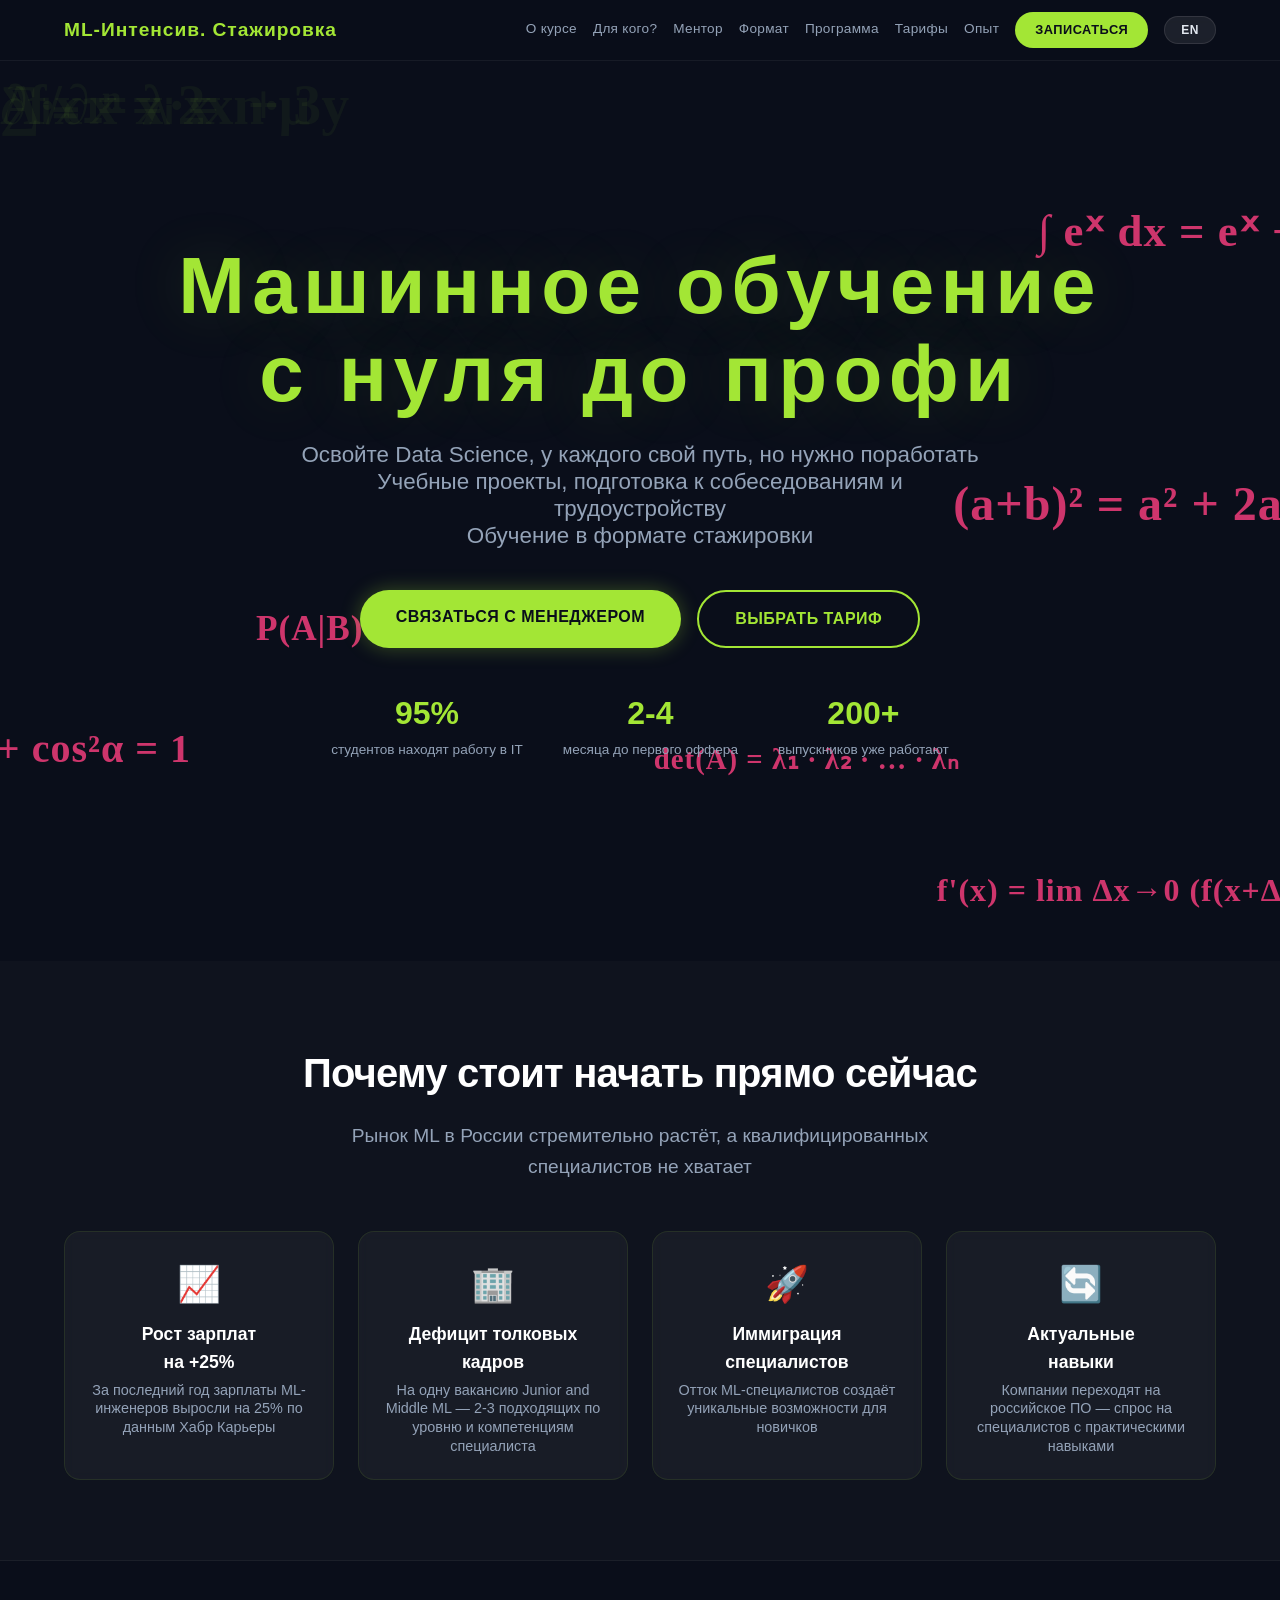
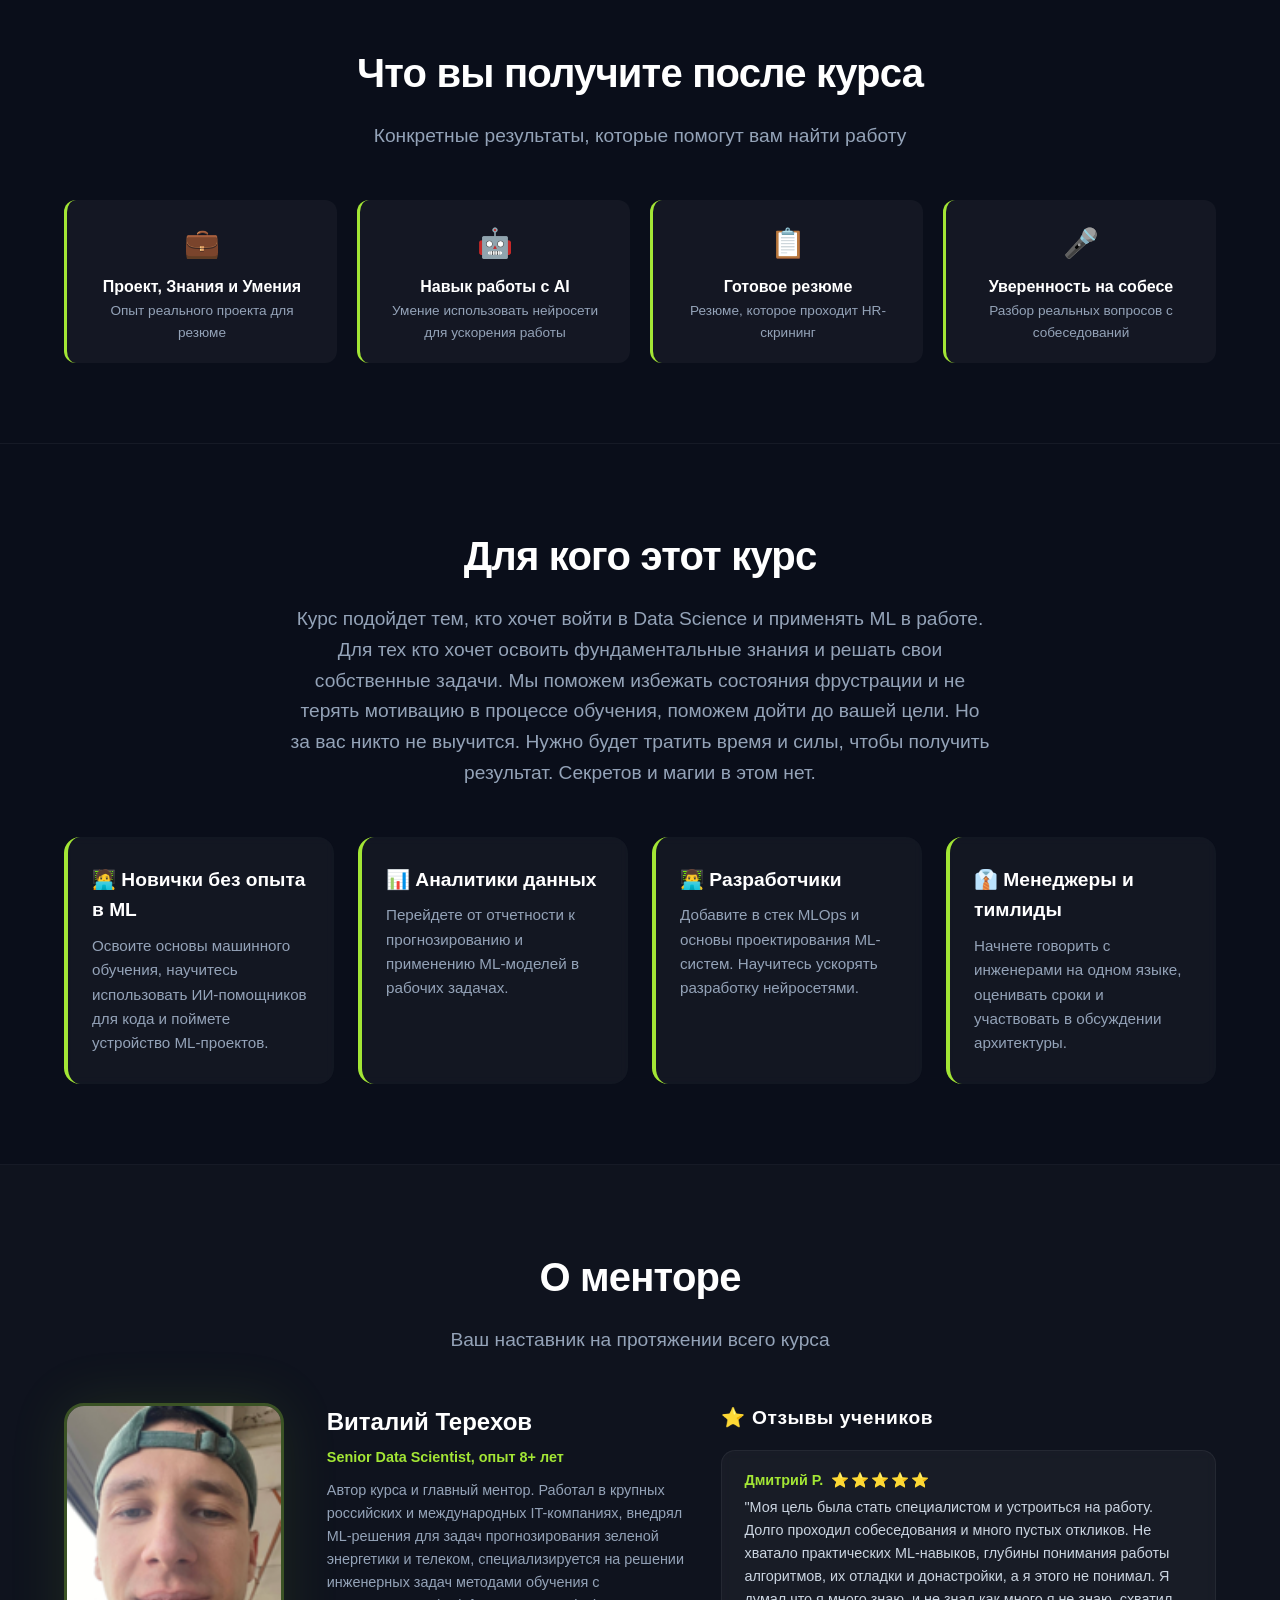
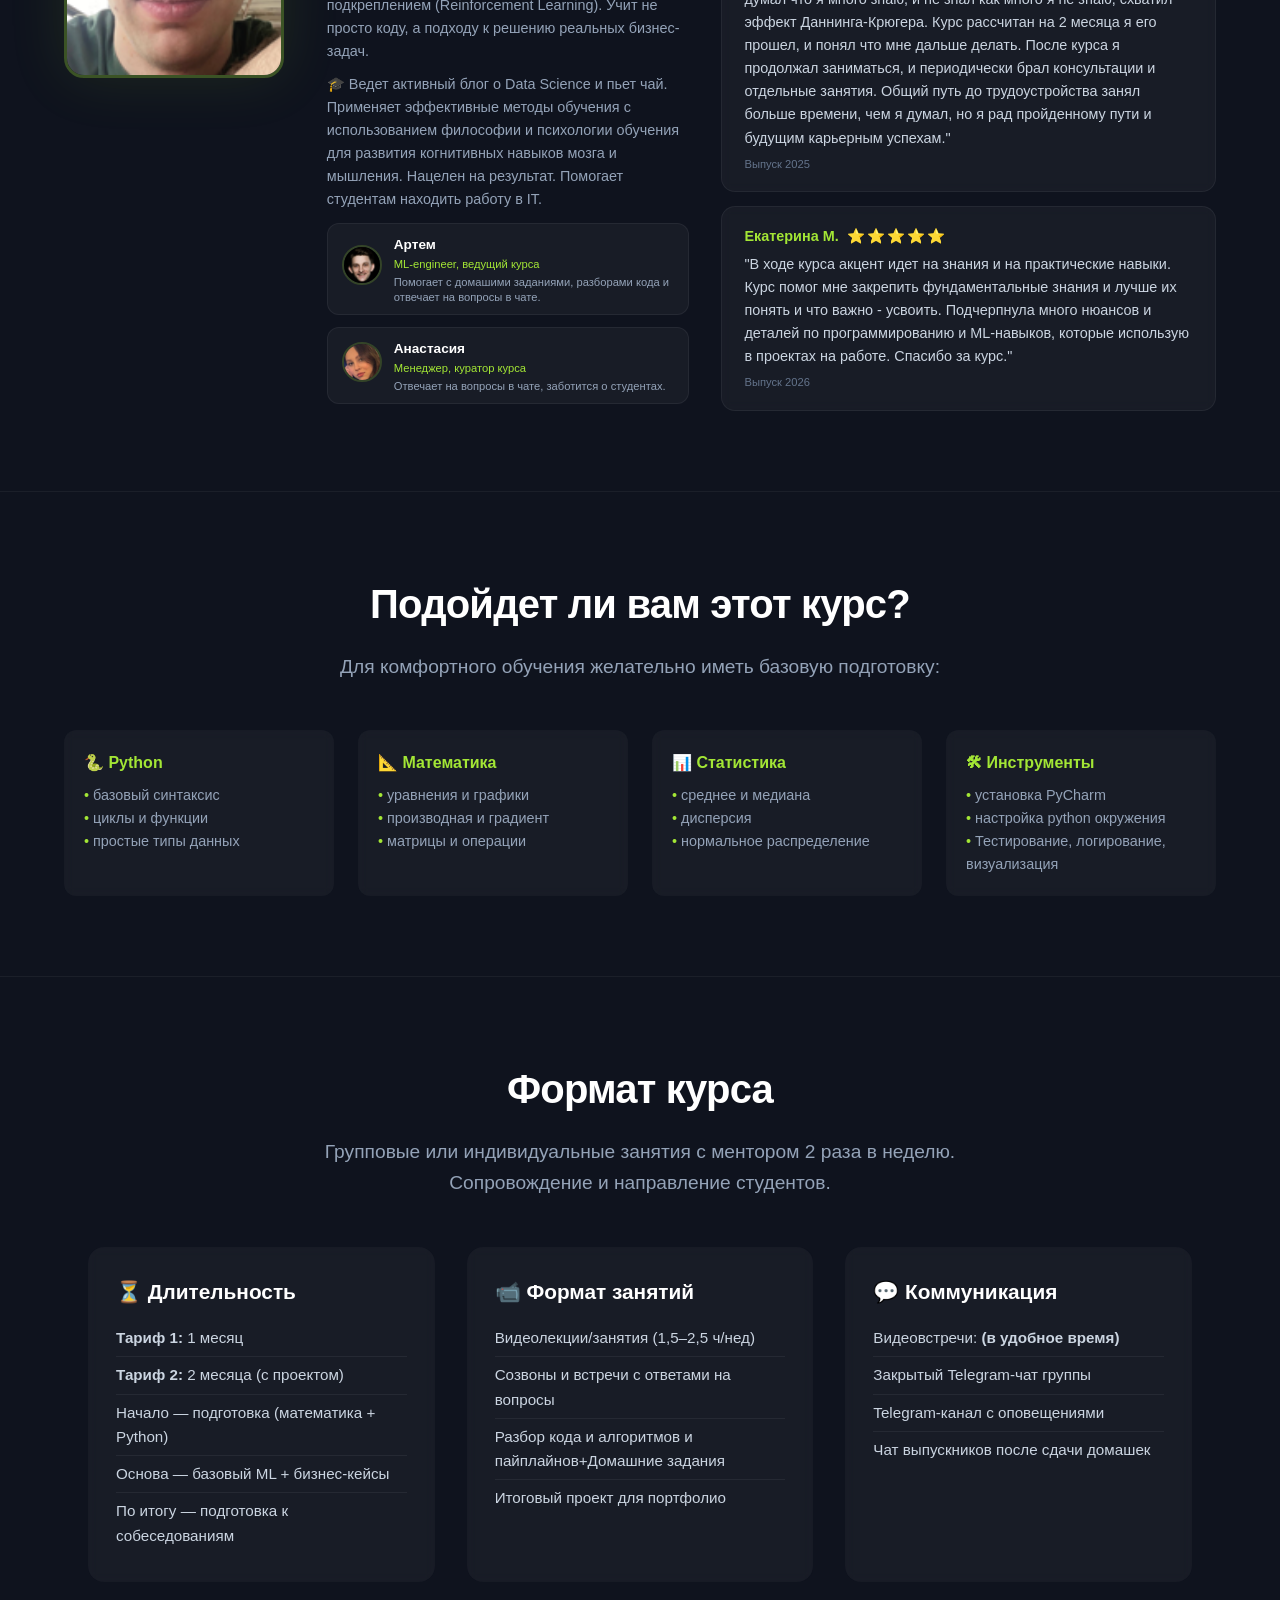
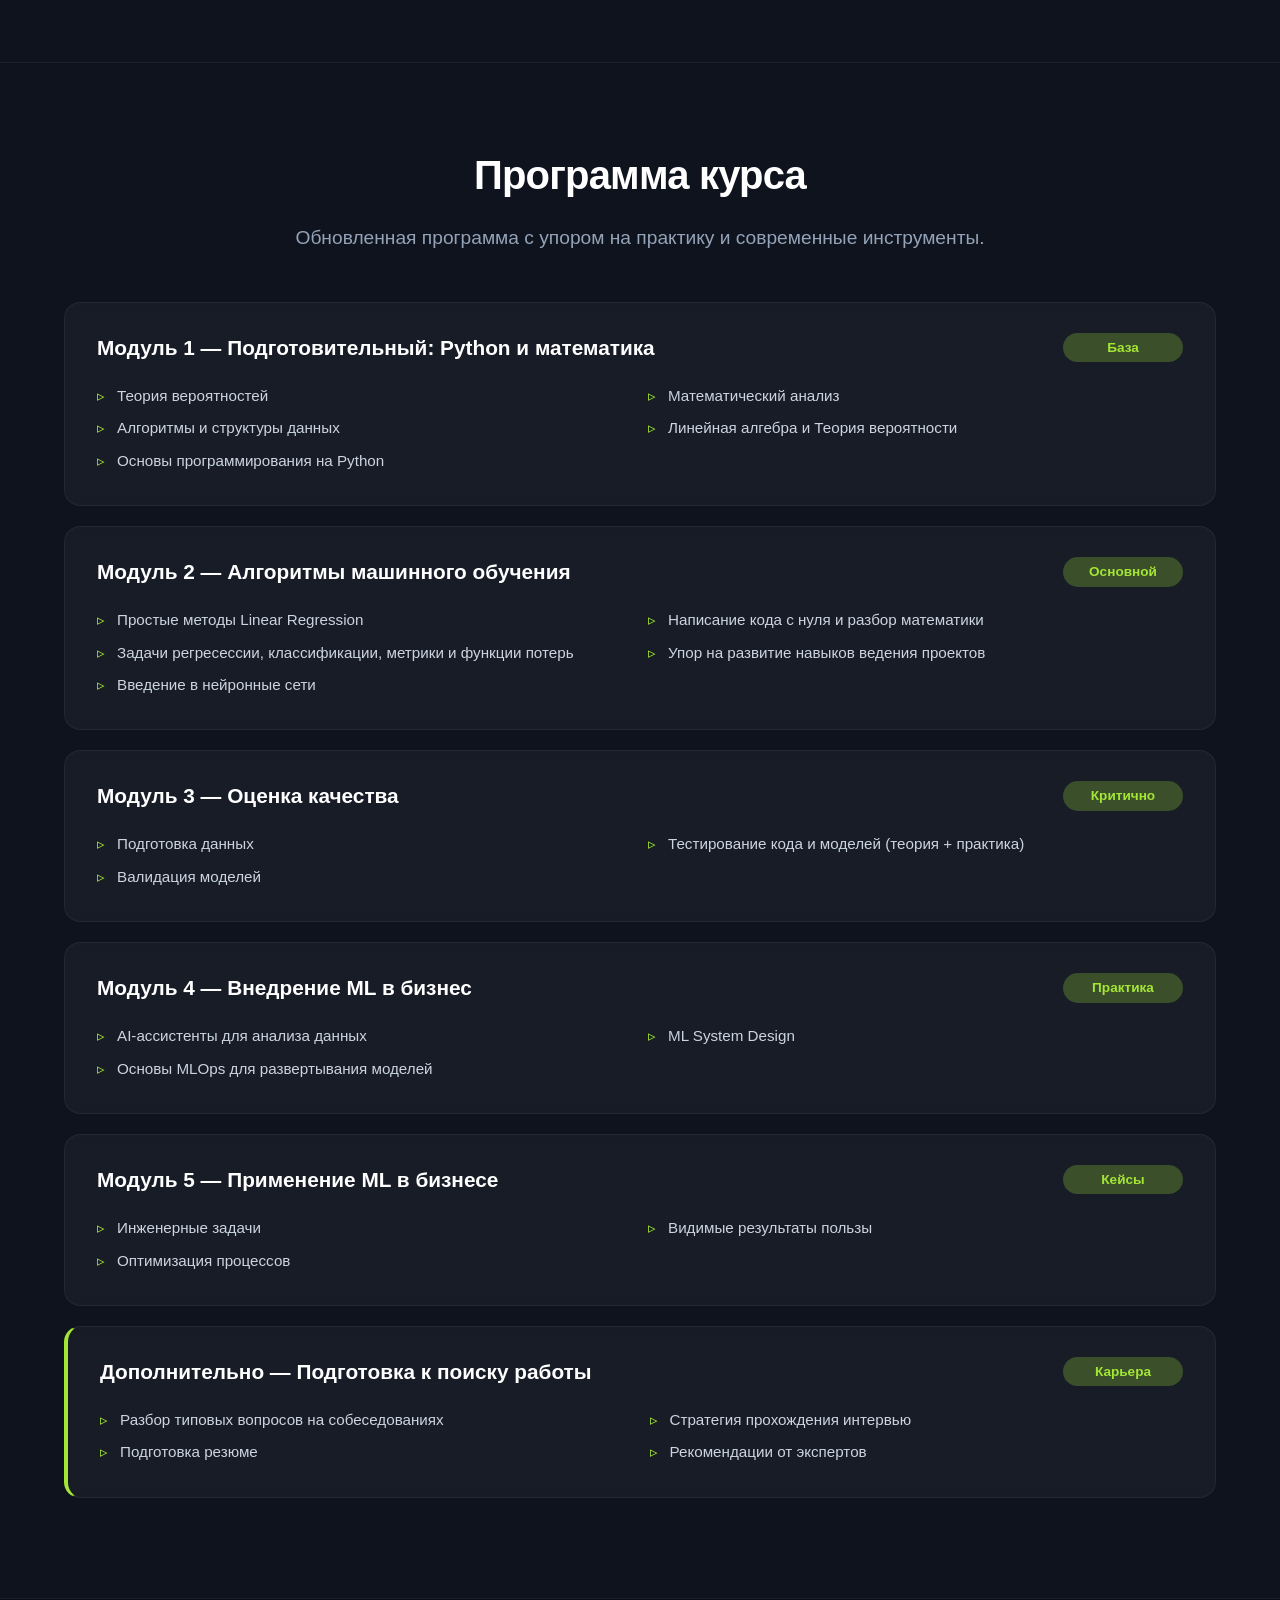
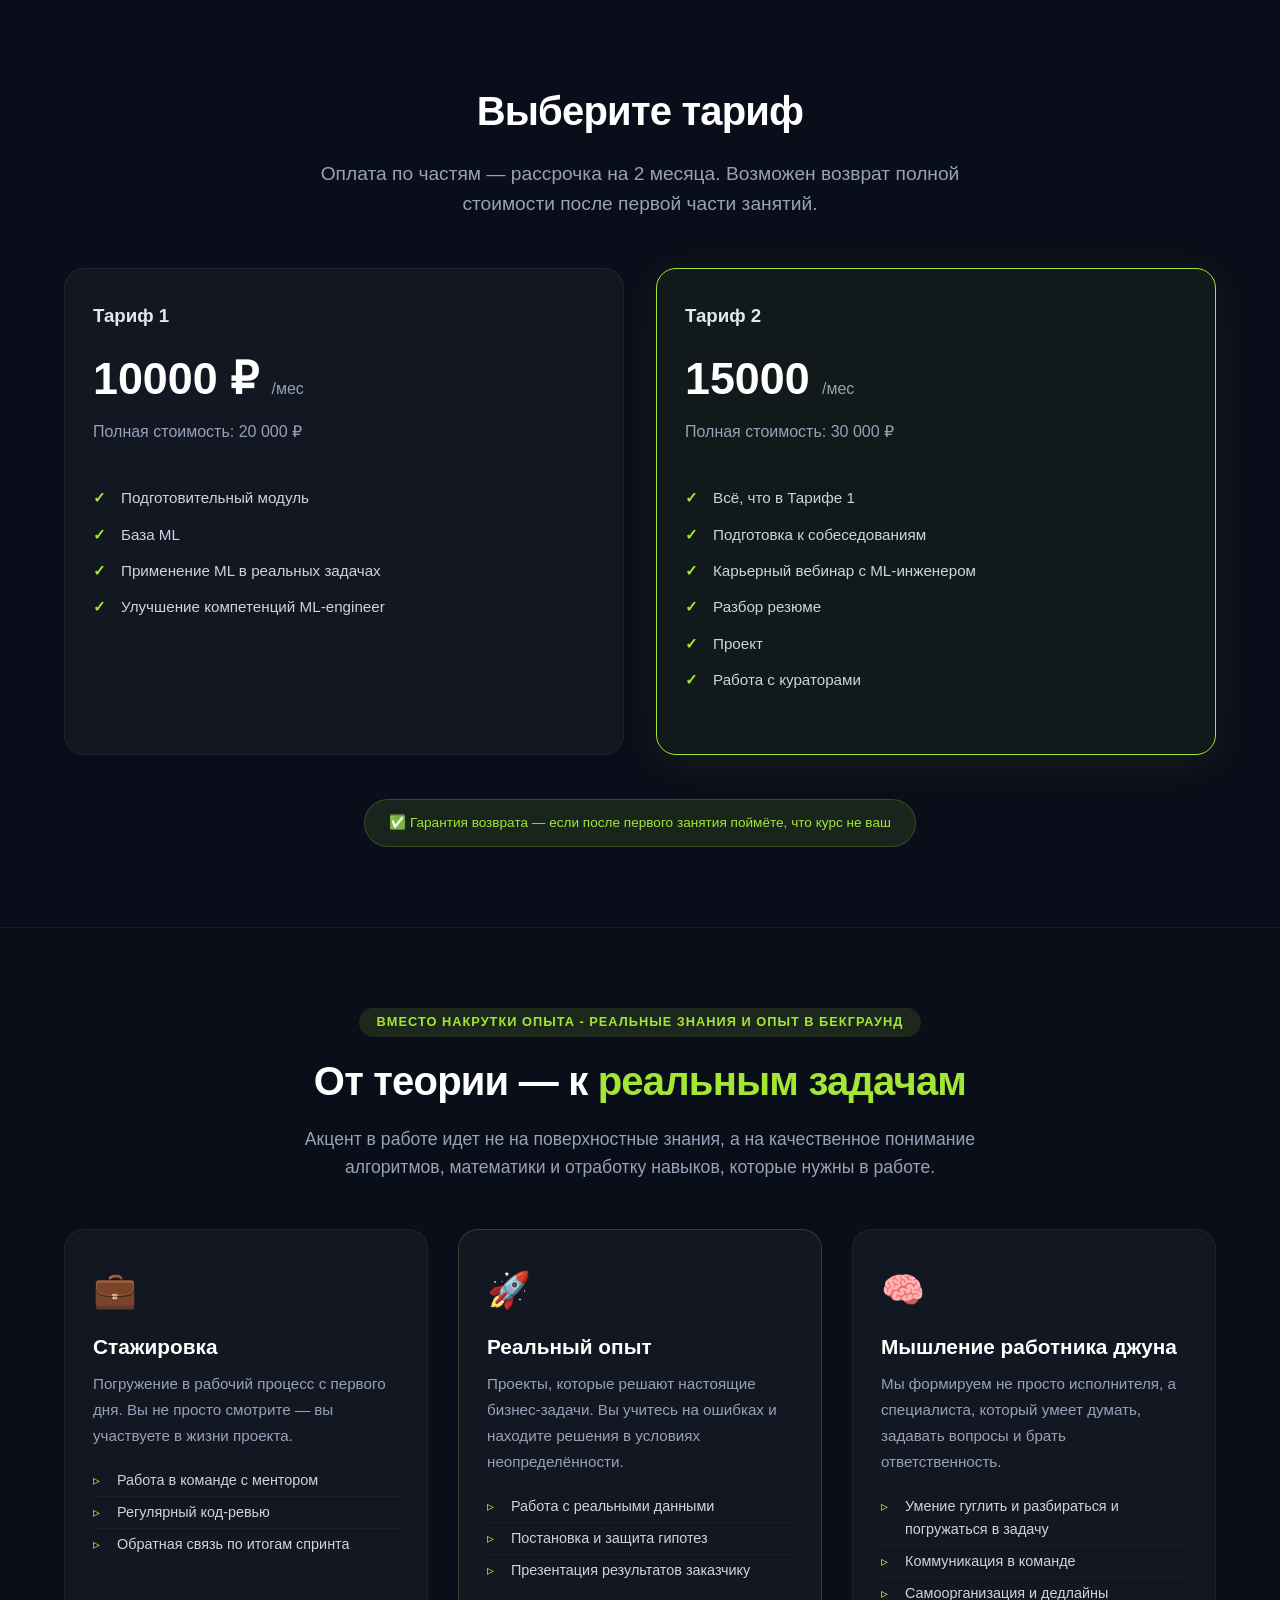
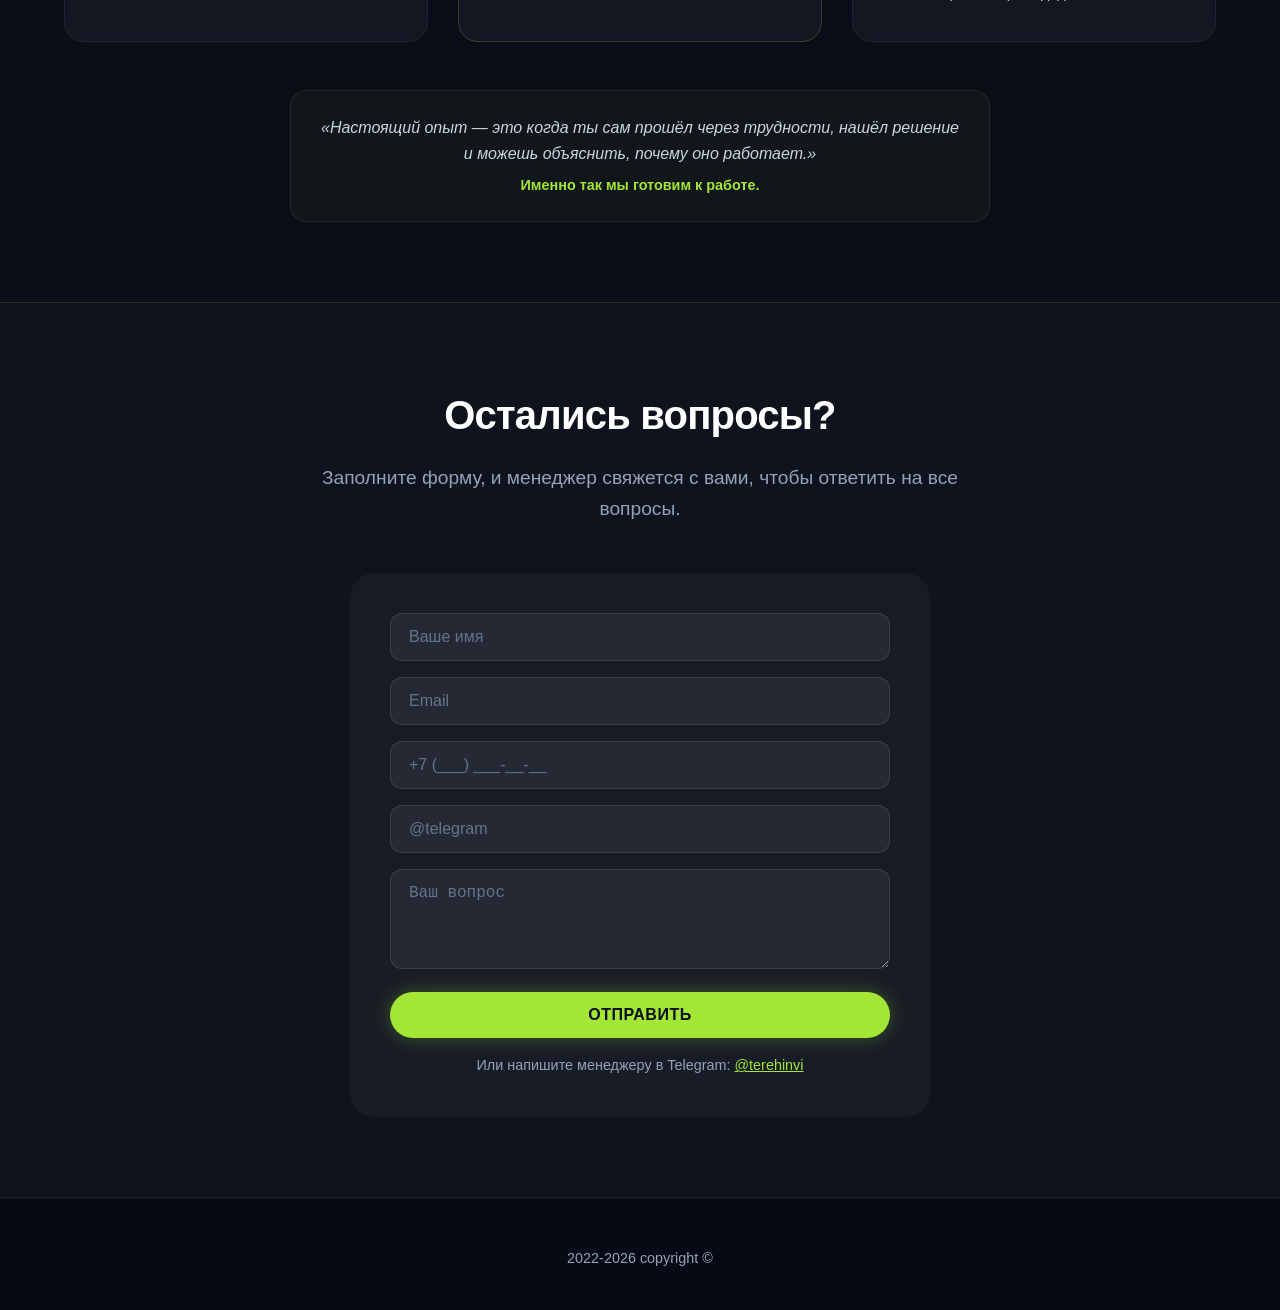
==== commit fddf9c9c: "фикс текста" ====
--- a/templates/index.html
+++ b/templates/index.html
@@ -855,6 +855,25 @@
             color: #a3e635;
             font-size: 0.85rem;
             white-space: nowrap;
+        }
+        .req-item {
+            text-align: left;          /* убираем центрирование текста */
+            display: block;            /* или flex, но с align-items: flex-start */
+
+        }
+
+        .req-item ul {
+            list-style: disc;          /* или none, если маркеры не нужны */
+            padding-left: 1.2em;       /* отступ для маркеров */
+            margin: 0;
+            text-align: left;
+            list-style: none;      /* убирает маркеры (точки) */
+            padding-left: 0;       /* убирает отступ, который был под маркеры */
+        }
+
+        .req-item ul li {
+            text-align: left;
+            padding-left: 0;
         }
 
         /* ===== АДАПТИВ ===== */
@@ -1333,8 +1352,9 @@
                     <h4>🐍 Python</h4>
                     <ul>
                         <li>базовый синтаксис</li>
+                        <li>простые типы данных</li>
                         <li>циклы и функции</li>
-                        <li>простые типы данных</li>
+
                     </ul>
                 </div>
                 <div class="req-item" data-i18n="req2">
@@ -1348,8 +1368,8 @@
                 <div class="req-item" data-i18n="req3">
                     <h4>📊 Статистика</h4>
                     <ul>
+                        <li>дисперсия</li>
                         <li>среднее и медиана</li>
-                        <li>дисперсия</li>
                         <li>нормальное распределение</li>
                     </ul>
                 </div>
@@ -1358,7 +1378,7 @@
                     <ul>
                         <li>установка PyCharm</li>
                         <li>настройка python окружения</li>
-                        <li>Тесты кода, логирование, визуализация</li>
+                        <li>Тестирование, логирование, визуализация</li>
                     </ul>
                 </div>
             </div>
@@ -1588,7 +1608,7 @@
                     От теории — к <span style="color: #a3e635;">реальным задачам</span>
                 </h2>
                 <p class="section-subtitle" style="margin-bottom: 0; font-size: 1.1rem; color: #94a3b8;" data-i18n="exp_subtitle">
-                    Мы не даём поверхностные знания и "голочки". Мы даём навыки, которые нужны в работе.
+                    Акцент в работе идет не на поверхностные знания, а на качественное понимание алгоритмов, математики и отработку навыков, которые нужны в работе.
                 </p>
             </div>
 
@@ -1660,10 +1680,10 @@
             <div style="text-align: center; margin-top: 48px; padding: 24px; background: rgba(163, 230, 53, 0.04); border-radius: 16px; border: 1px solid rgba(163, 230, 53, 0.1); max-width: 700px; margin-left: auto; margin-right: auto;">
                 <p style="color: #cbd5e1; font-size: 1rem; font-style: italic; margin-bottom: 0;" data-i18n="exp_quote">
                     «Настоящий опыт — это когда ты сам прошёл через трудности,
-                    нашёл решение и можешь объяснить, почему оно работает.»
+                    нашёл решение и можешь объяснить, почему решение работает»
                 </p>
                 <p style="color: #a3e635; font-weight: 600; margin-top: 8px; font-size: 0.9rem;" data-i18n="exp_quote_author">
-                    Именно так мы готовим к работе.
+                    Именно так мы готовим к работе
                 </p>
             </div>
         </div>
@@ -1676,7 +1696,7 @@
         <div class="container">
             <h2 class="section-title" data-i18n="contact_title">Остались вопросы?</h2>
             <p class="section-subtitle" data-i18n="contact_subtitle">
-                Заполните форму, и менеджер свяжется с вами, чтобы ответить на все вопросы.
+                Заполните форму, и менеджер свяжется с вами, чтобы ответить на все вопросы
             </p>
             <div class="form-box">
                 <form id="contactForm" action="#" method="POST">
@@ -1903,7 +1923,7 @@
                     req1: '<h4>🐍 Python</h4><ul><li>базовый синтаксис</li><li>циклы и функции</li><li>простые типы данных</li></ul>',
                     req2: '<h4>📐 Математика</h4><ul><li>уравнения и графики</li><li>производная и градиент</li><li>матрицы и операции</li></ul>',
                     req3: '<h4>📊 Статистика</h4><ul><li>среднее и медиана</li><li>дисперсия</li><li>нормальное распределение</li></ul>',
-                    req4: '<h4>🛠 Инструменты</h4><ul><li>установка PyCharm</li><li>настройка python окружения</li><li>Тесты кода, логирование, визуализация</li></ul>',
+                    req4: '<h4>🛠 Инструменты</h4><ul><li>установка PyCharm</li><li>настройка python окружения</li><li>Тестирование, логирование, визуализация</li></ul>',
                     format_title: 'Формат курса',
                     format_subtitle: 'Групповые или индивидуальные занятия с ментором 2 раза в неделю. Сопровождение и направление студентов.',
                     format1: '<h3>⏳ Длительность</h3><ul><li><strong>Тариф 1:</strong> 1 месяц</li><li><strong>Тариф 2:</strong> 2 месяца (с проектом)</li><li>Начало — подготовка (математика + Python)</li><li>Основа — базовый ML + бизнес-кейсы</li><li>По итогу — подготовка к собеседованиям</li></ul>',
@@ -1925,7 +1945,7 @@
                     pricing_btn: 'Выбрать тариф',
                     exp_badge: 'Вместо накрутки опыта - реальные знания и опыт в бекграунд',
                     exp_title: 'От теории — к <span style="color: #a3e635;">реальным задачам</span>',
-                    exp_subtitle: 'Мы не даём поверхностные знания и "голочки". Мы даём навыки, которые нужны в работе.',
+                    exp_subtitle: 'Акцент в работе идет не на поверхностные знания, а на качественное понимание алгоритмов, математики и отработку навыков, которые нужны в работе.',
                     exp_card1_title: 'Стажировка',
                     exp_card1_desc: 'Погружение в рабочий процесс с первого дня. Вы не просто смотрите — вы участвуете в жизни проекта.',
                     exp_card1_li1: 'Работа в команде с ментором',
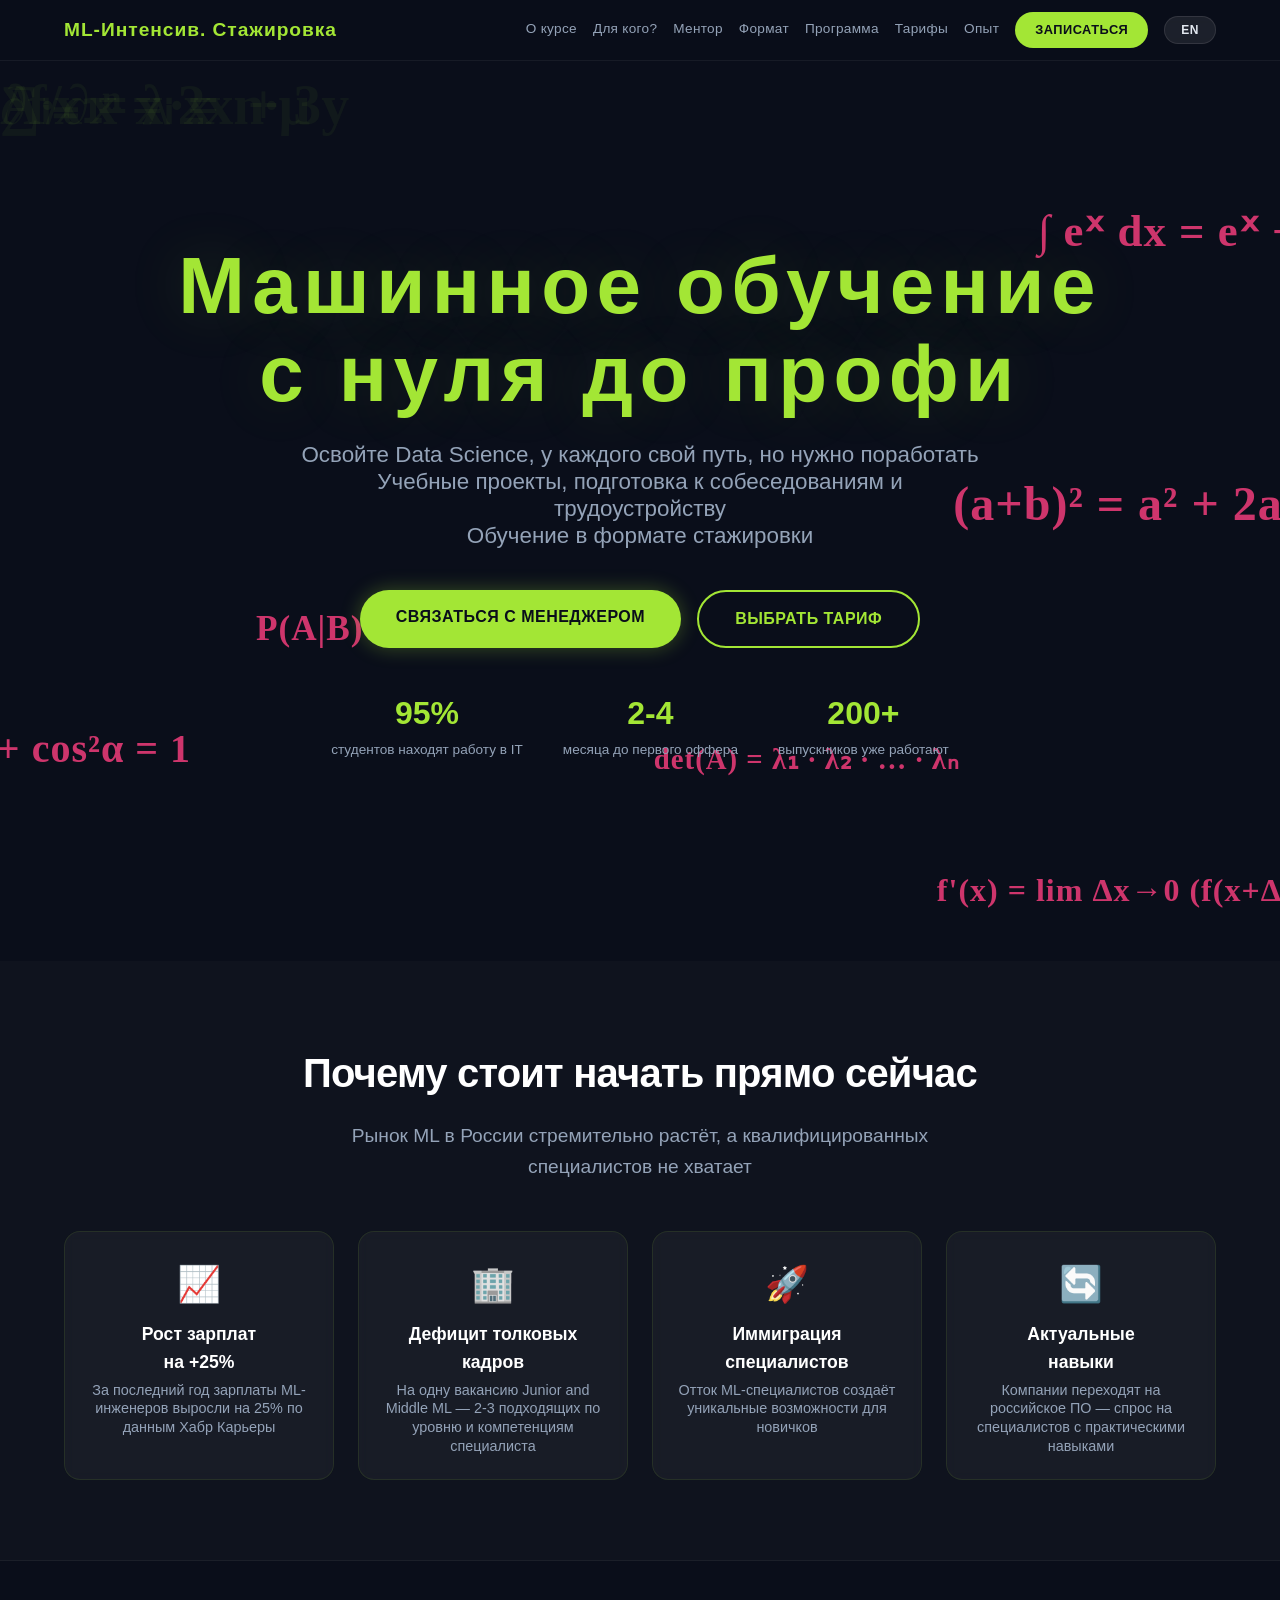
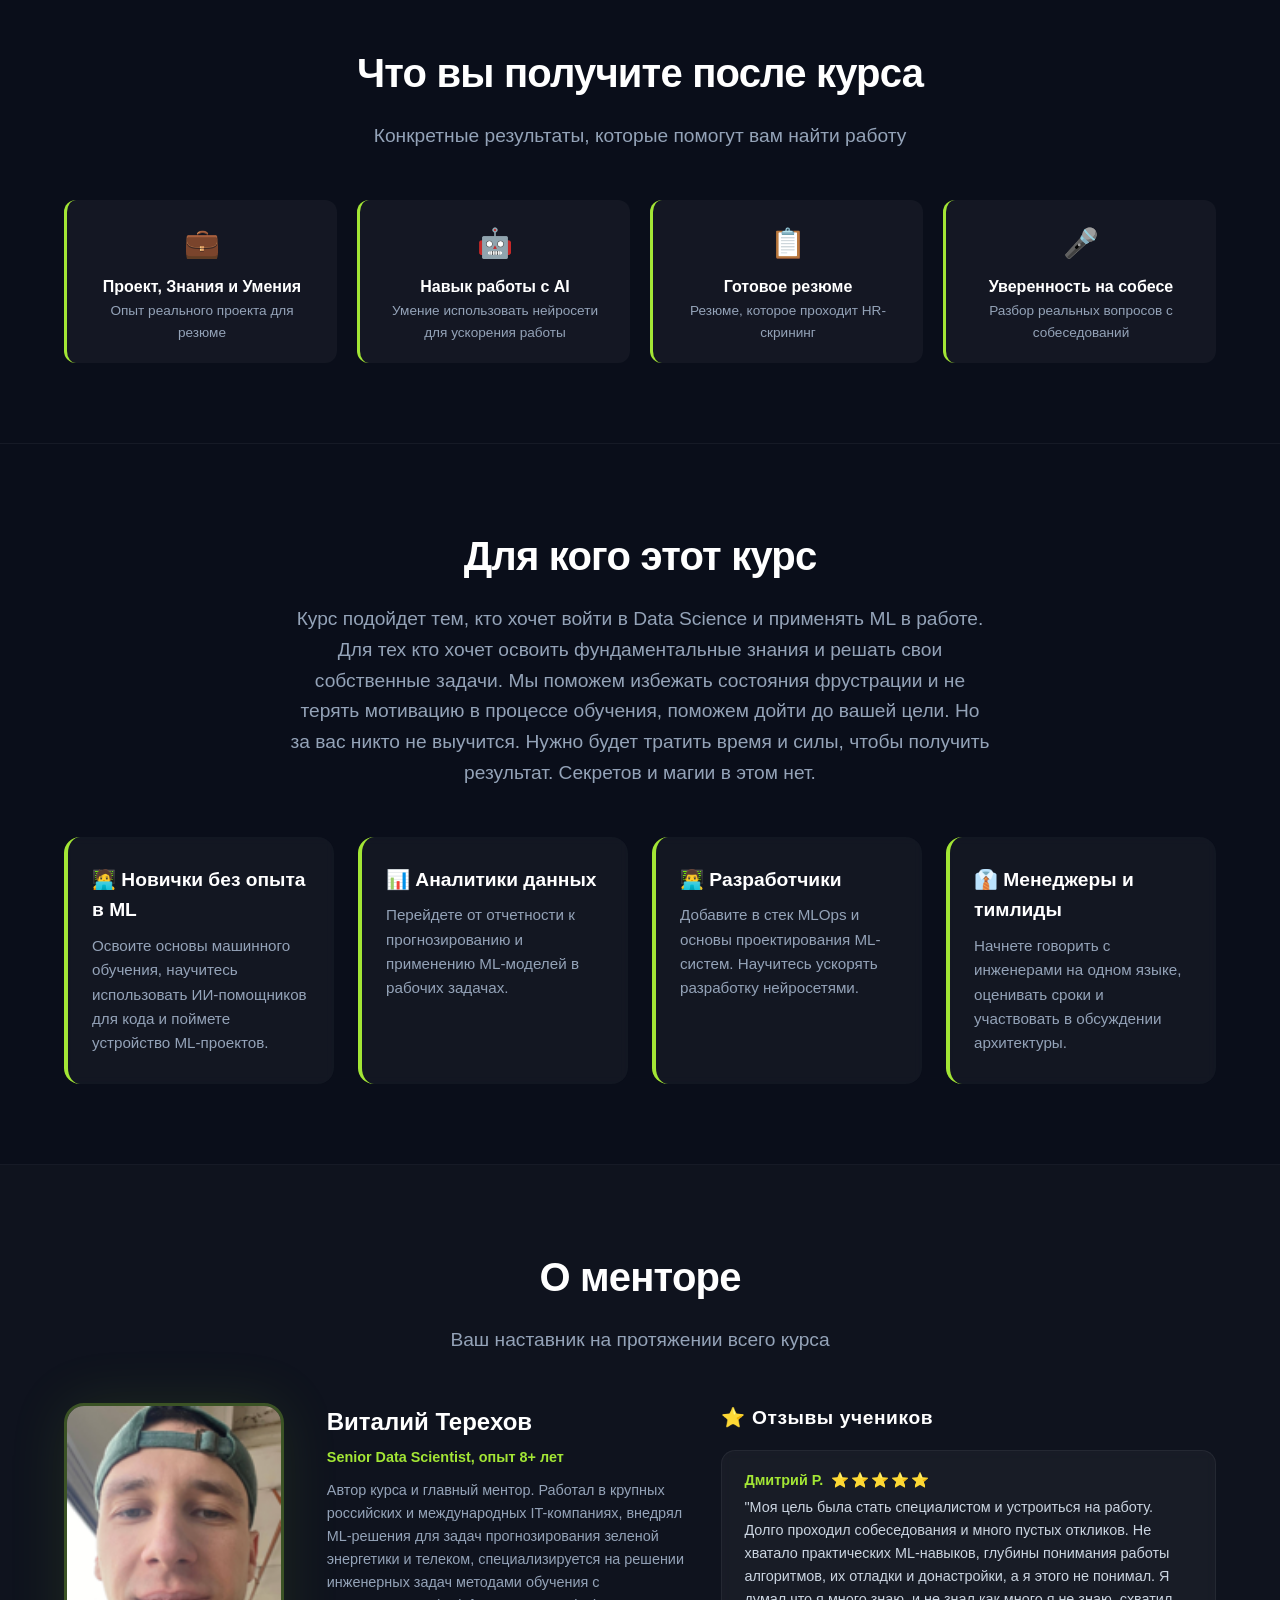
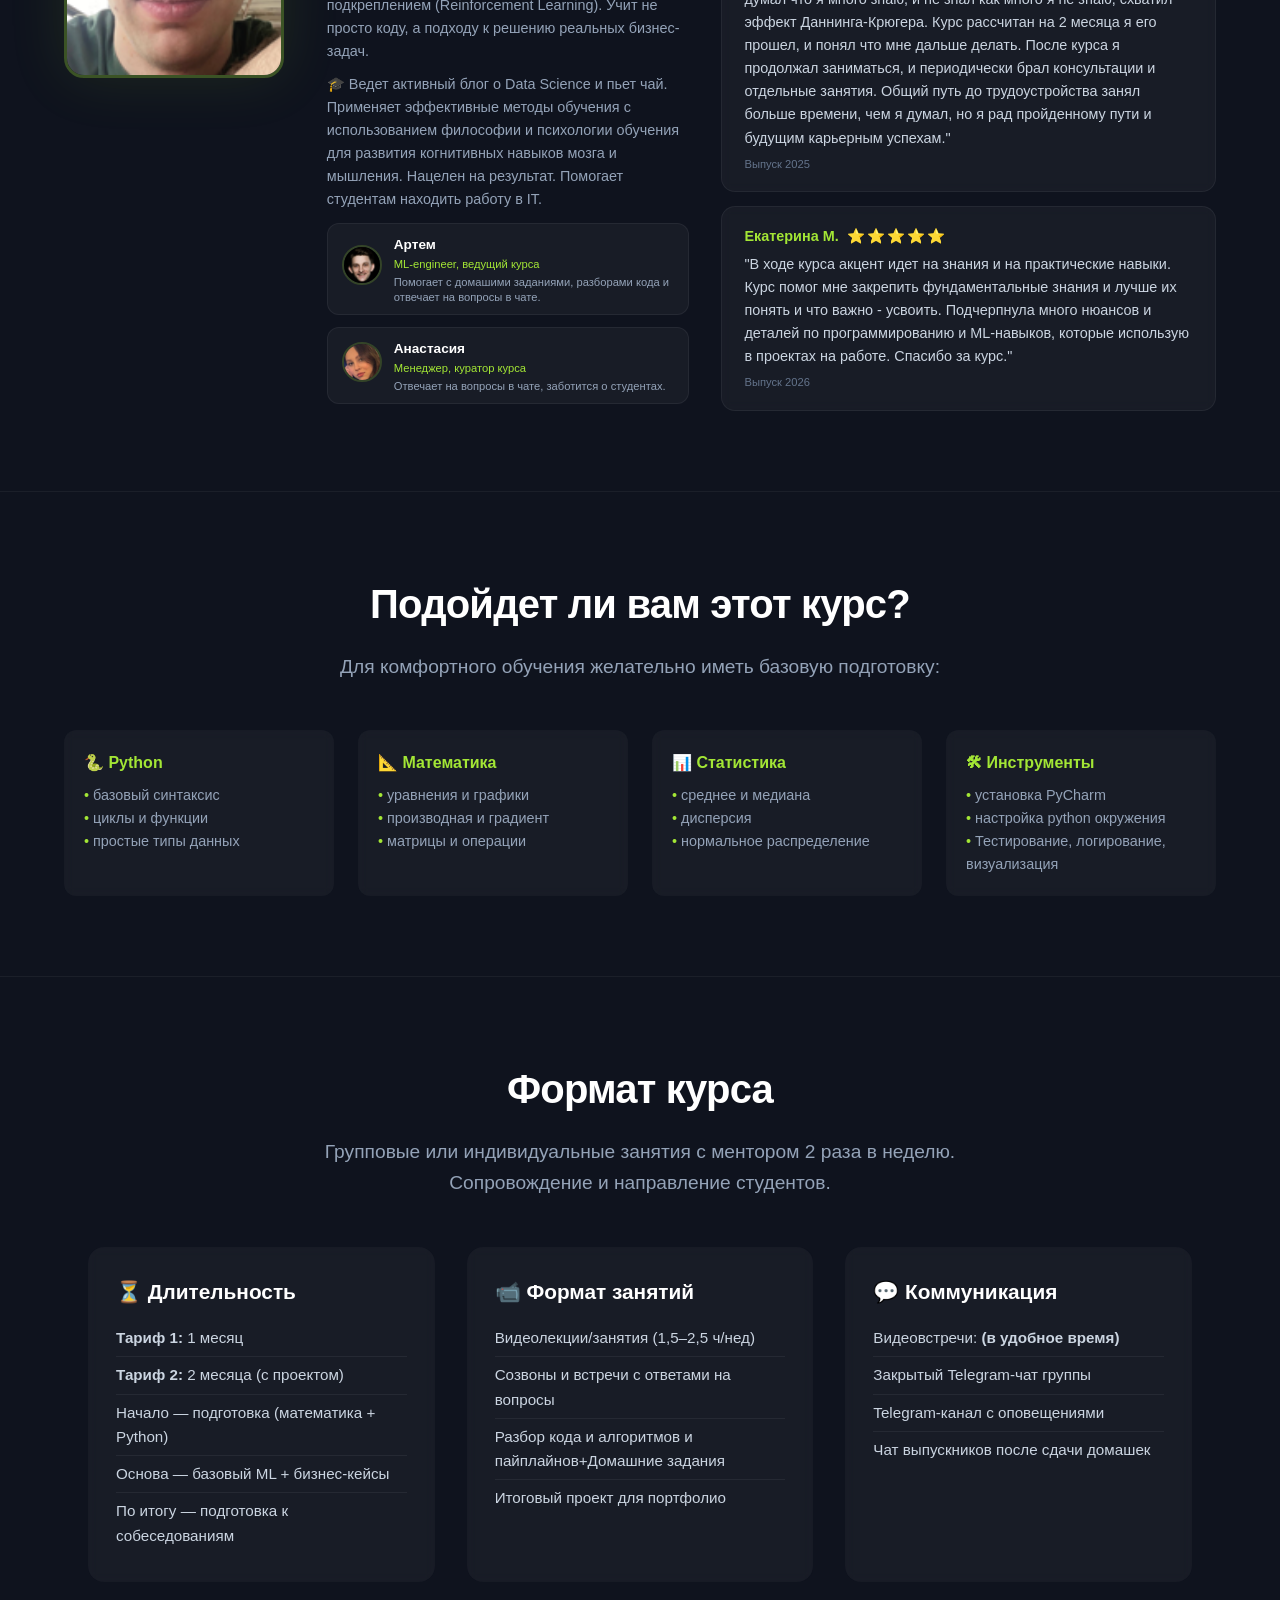
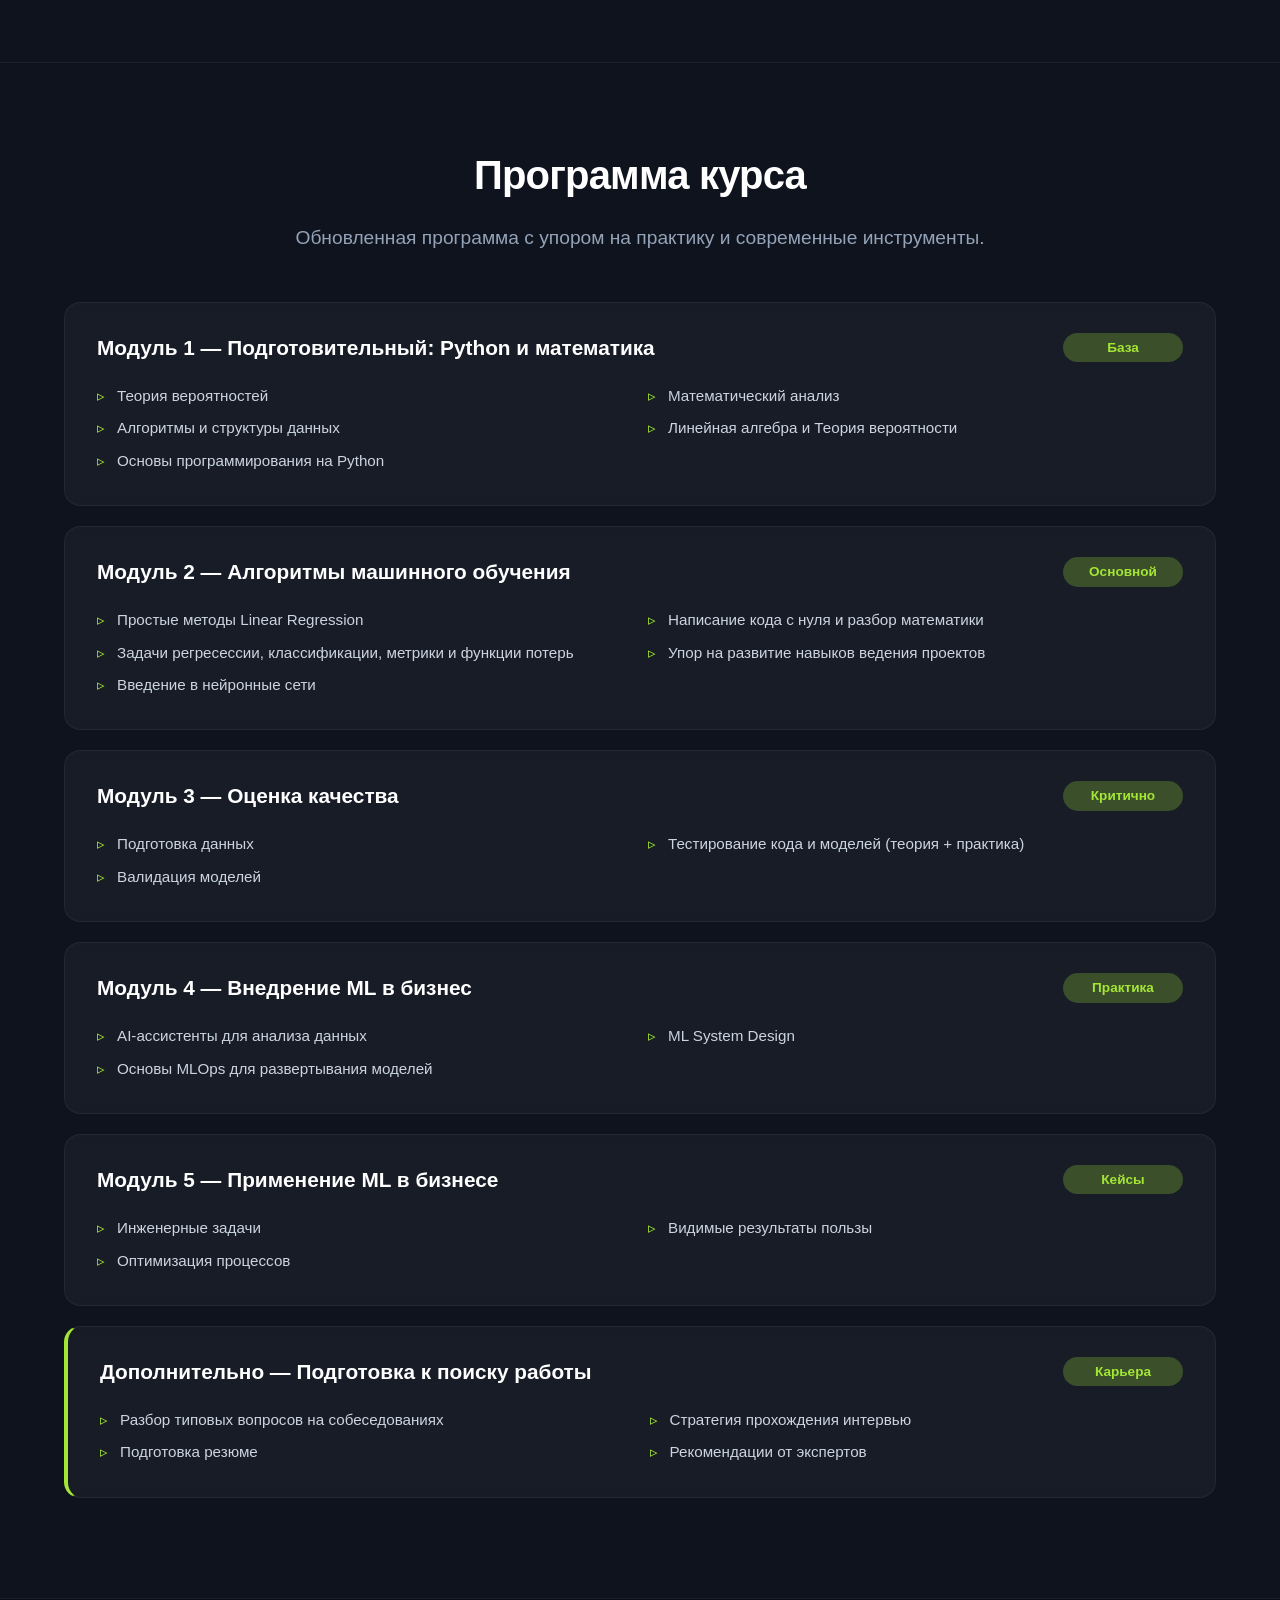
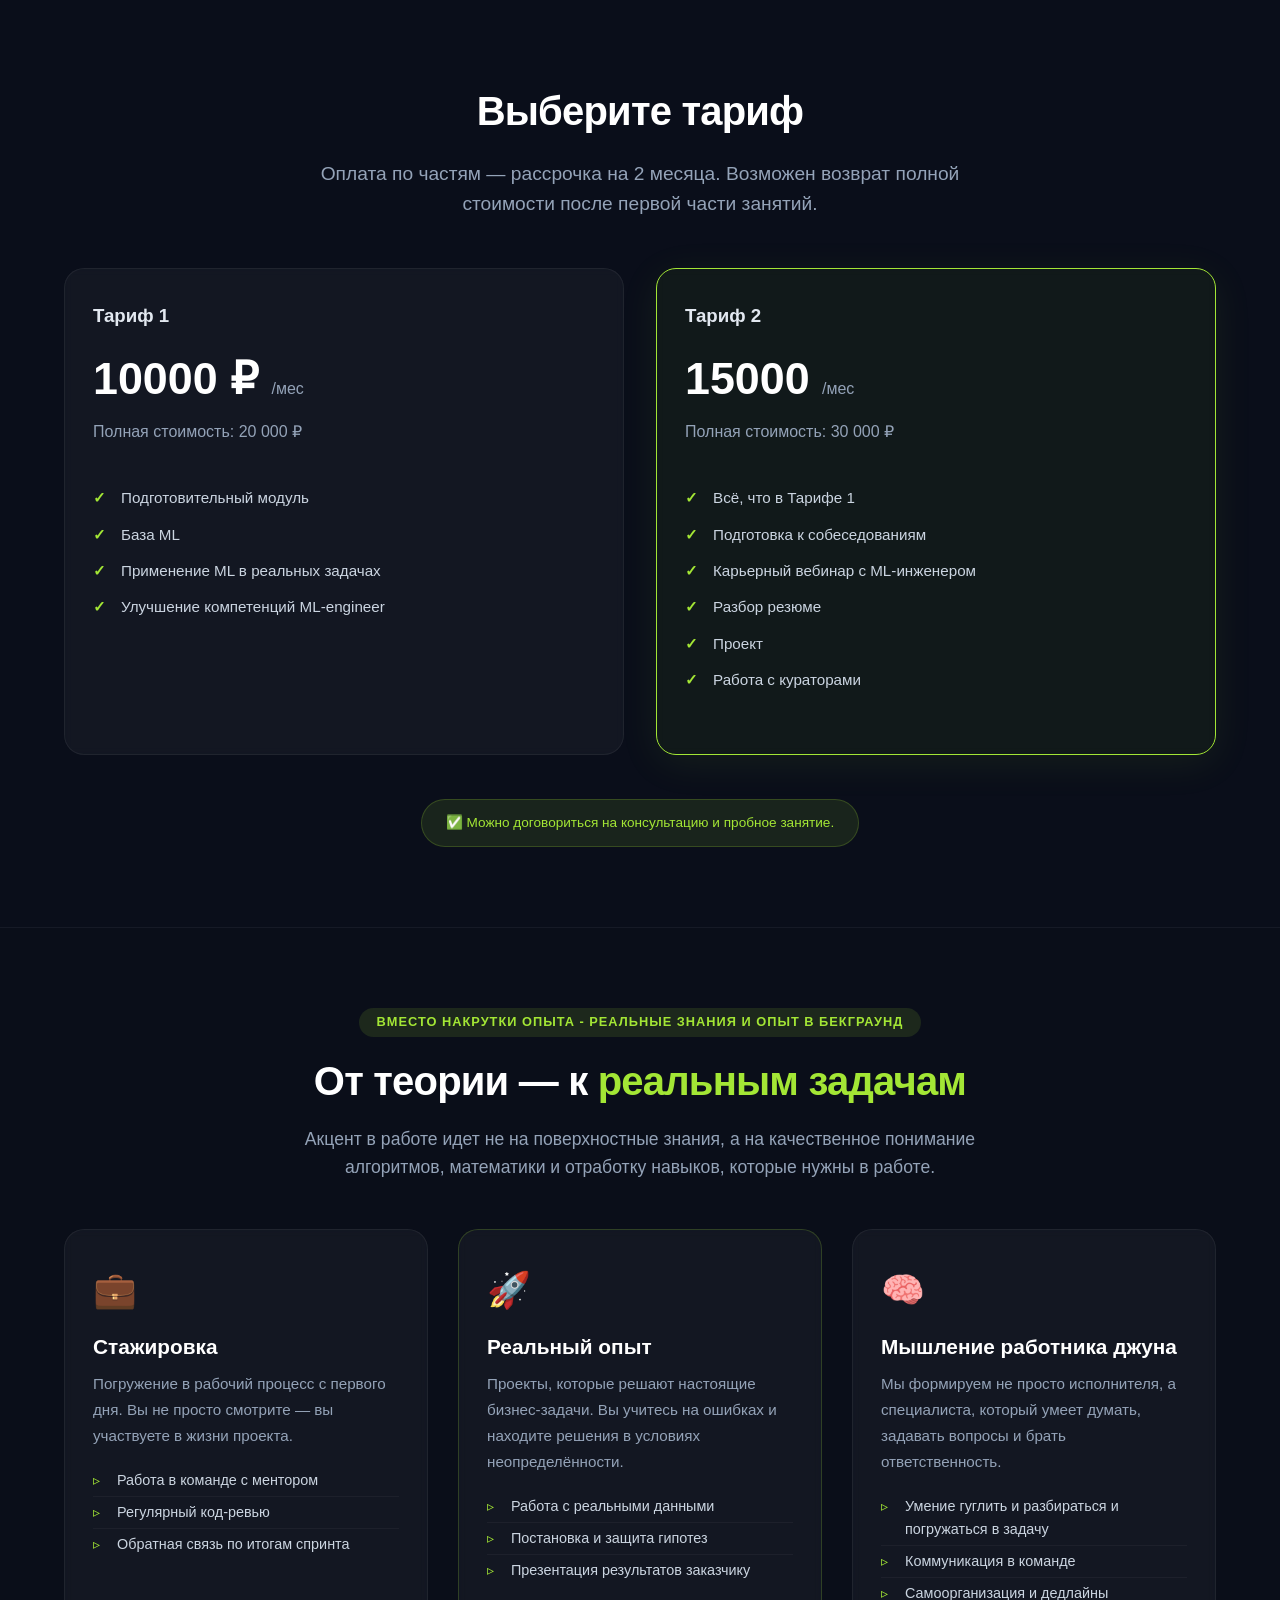
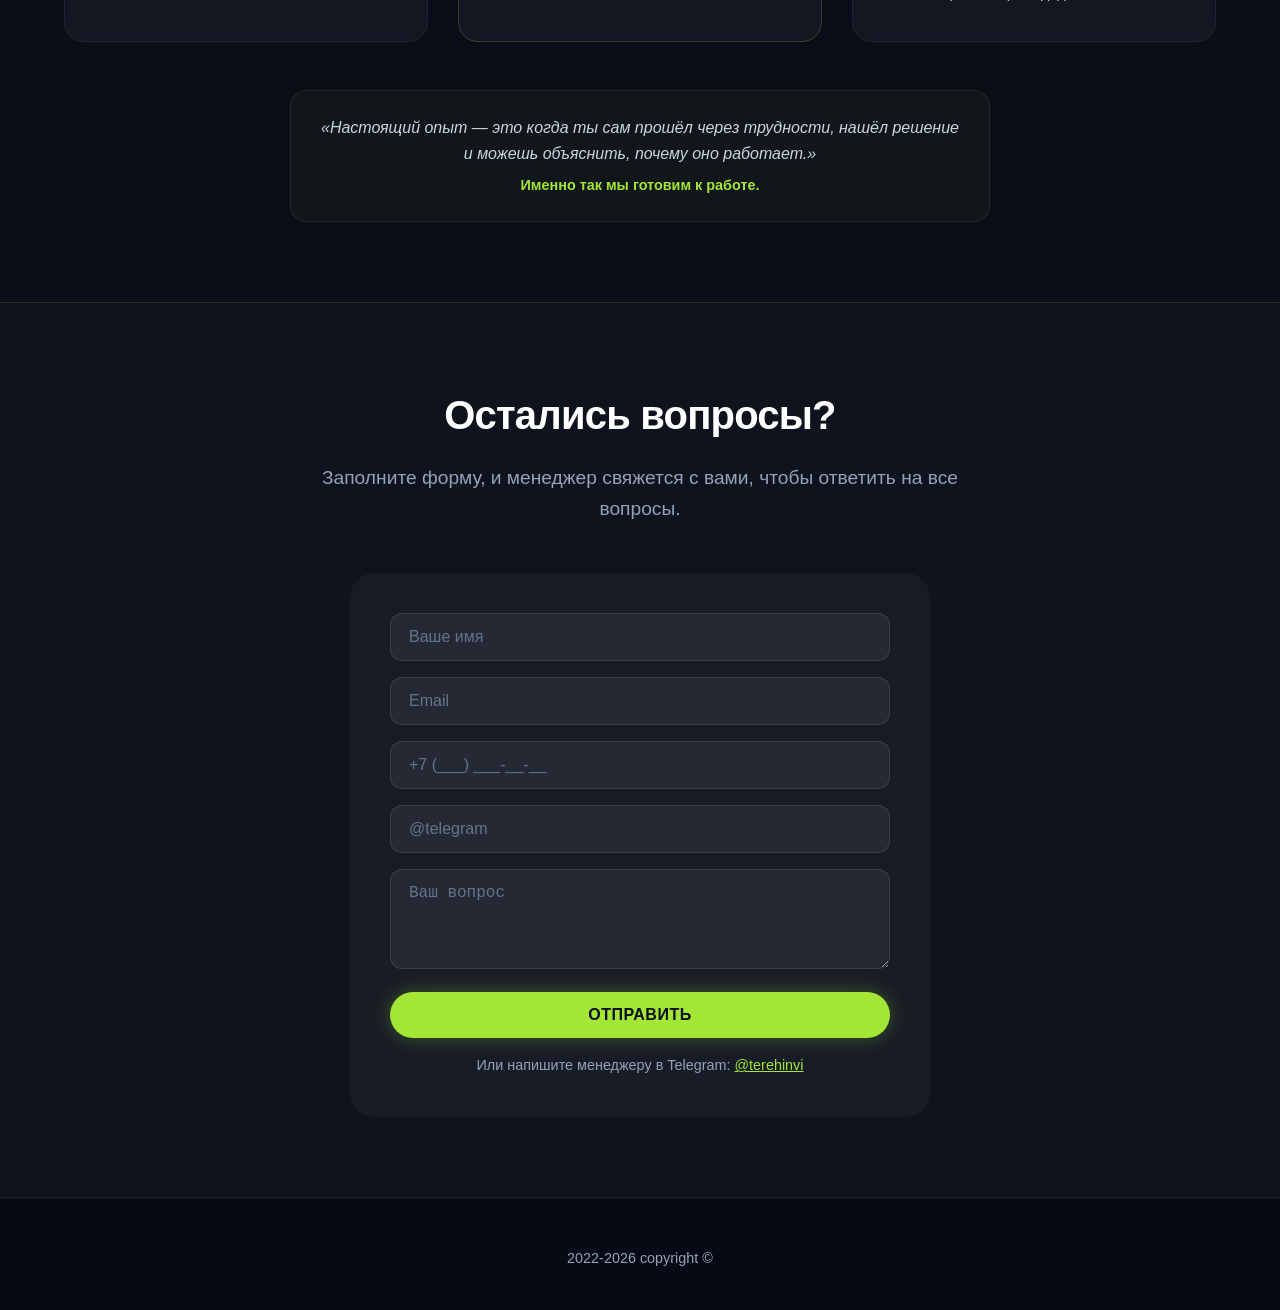
==== commit 35ec8a0d: "фикс текста" ====
--- a/templates/index.html
+++ b/templates/index.html
@@ -1553,14 +1553,14 @@
         <div class="container">
             <h2 class="section-title" data-i18n="pricing_title">Выберите тариф</h2>
             <p class="section-subtitle" data-i18n="pricing_subtitle">
-                Оплата по частям — рассрочка на 2 месяца.
-                Возможен возврат полной стоимости после первой части занятий.
+                Возможна оплата по блокам. Курс рассчитан на 6 месяцев подготовки.
+                В теории возможна скидка, уточняйте имеются ли сейчас какие акции.
             </p>
             <div class="pricing-grid">
                 <div class="pricing-card" data-i18n="pricing1">
                     <h3>Тариф 1</h3>
-                    <div class="price">10000 ₽ <small>/мес</small></div>
-                    <div class="price-desc">Полная стоимость: 20 000 ₽</div>
+                    <div class="price">25000 ₽ <small>/мес</small></div>
+                    <div class="price-desc">Полная стоимость: 110 000 ₽<small>при оплате за весь курс</small></div>
                     <ul>
                         <li>Подготовительный модуль</li>
                         <li>База ML</li>
@@ -1575,8 +1575,8 @@
                         🚀 Самый популярный
                     </div>
                     <h3>Тариф 2</h3>
-                    <div class="price">15000 <small>/мес</small></div>
-                    <div class="price-desc">Полная стоимость: 30 000 ₽</div>
+                    <div class="price">30000 <small>/мес</small></div>
+                    <div class="price-desc">Полная стоимость: 140 000 ₽<small>при оплате за весь курс</small></div>
                     <ul>
                         <li>Всё, что в Тарифе 1</li>
                         <li>Подготовка к собеседованиям</li>
@@ -1590,7 +1590,7 @@
             </div>
             <!-- Гарантия -->
             <div style="text-align: center; margin-top: 32px;">
-                <span class="btn-guarantee">✅ Гарантия возврата — если после первого занятия поймёте, что курс не ваш</span>
+                <span class="btn-guarantee">✅ Можно договориться на консультацию и пробное занятие.</span>
             </div>
         </div>
     </section>
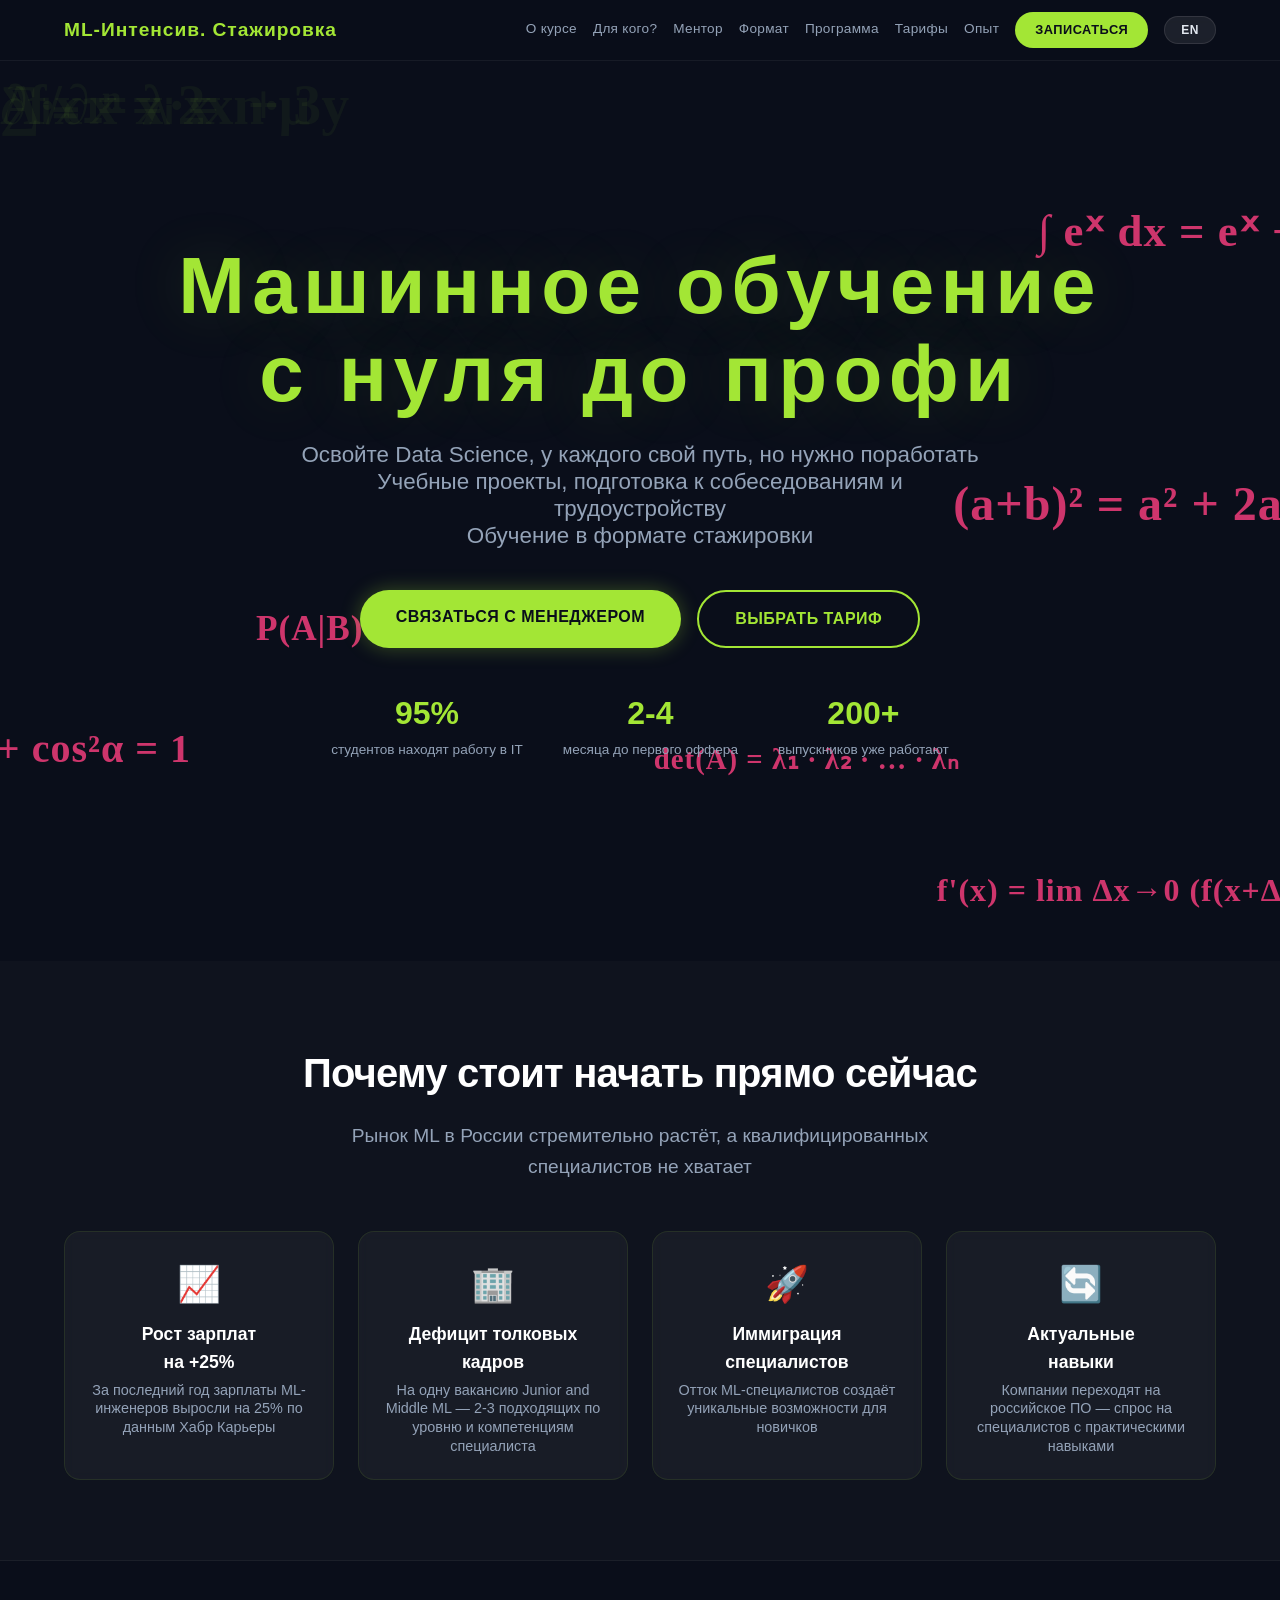
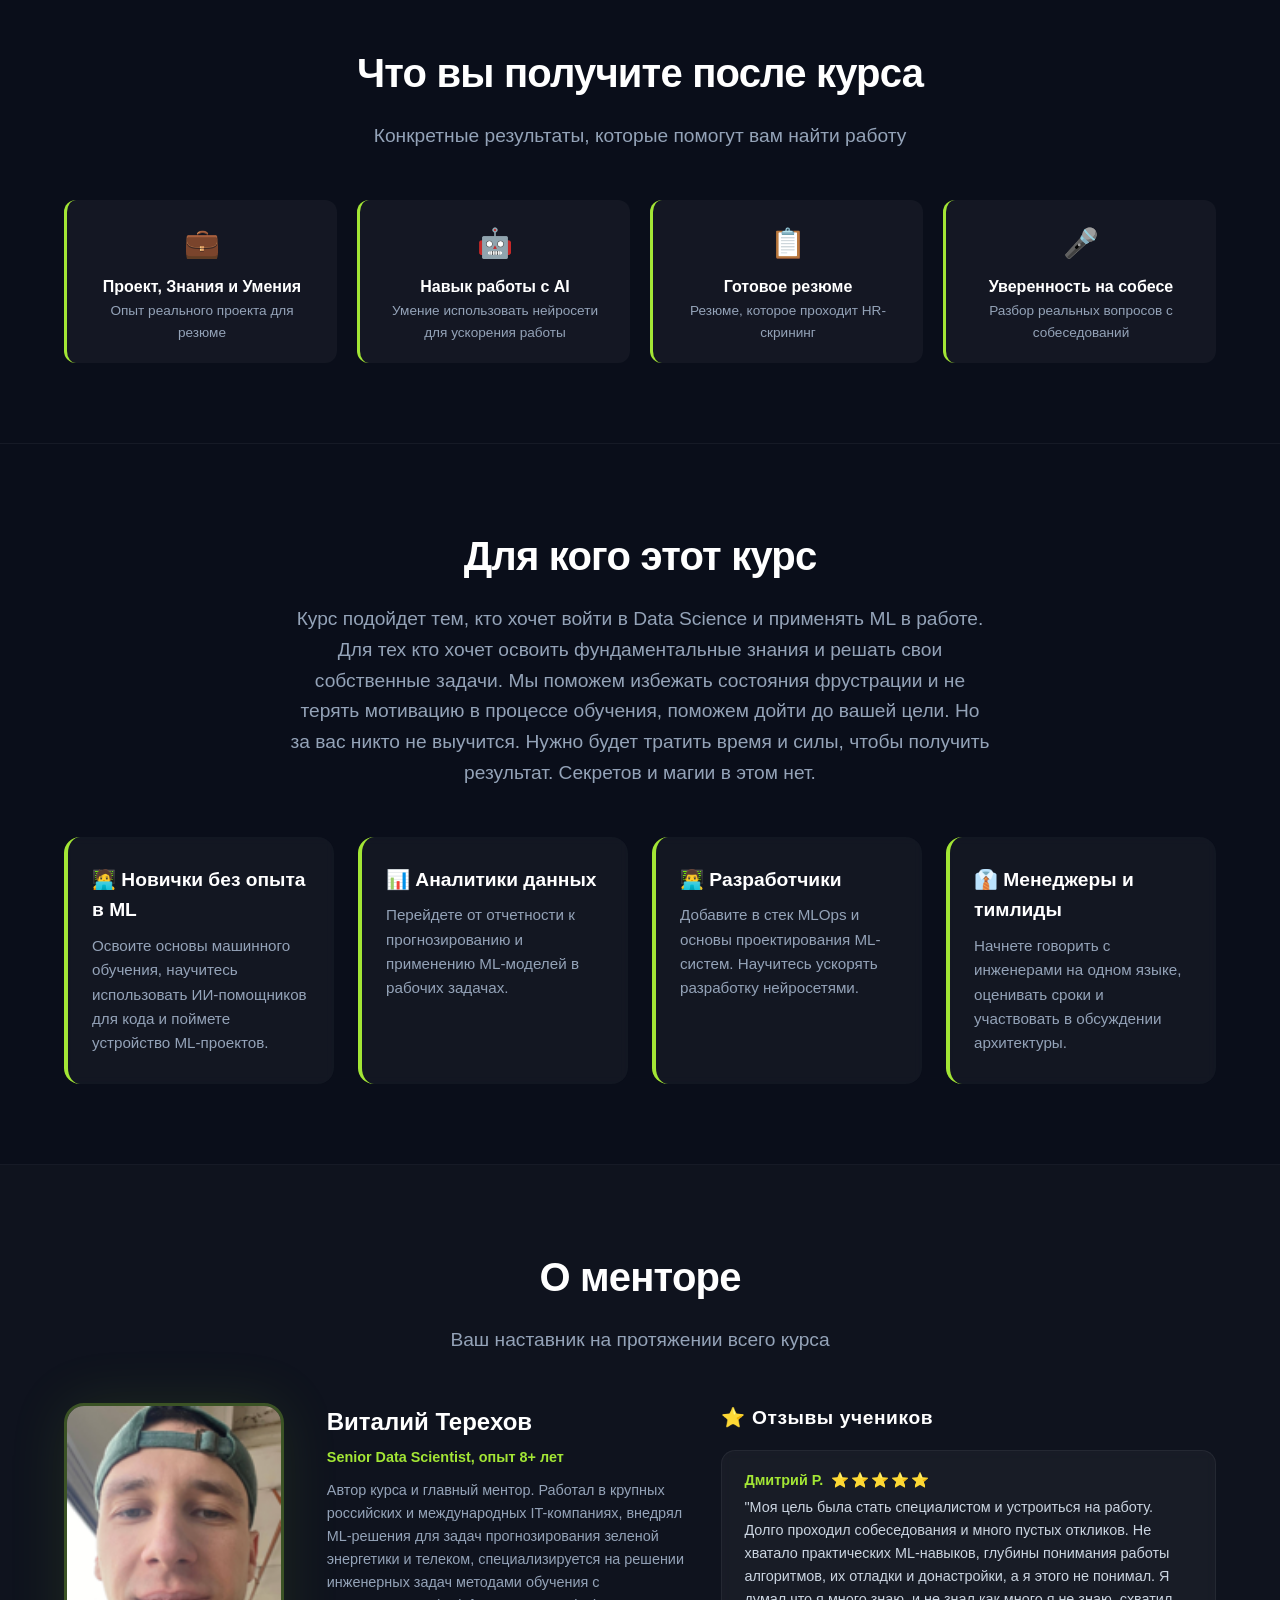
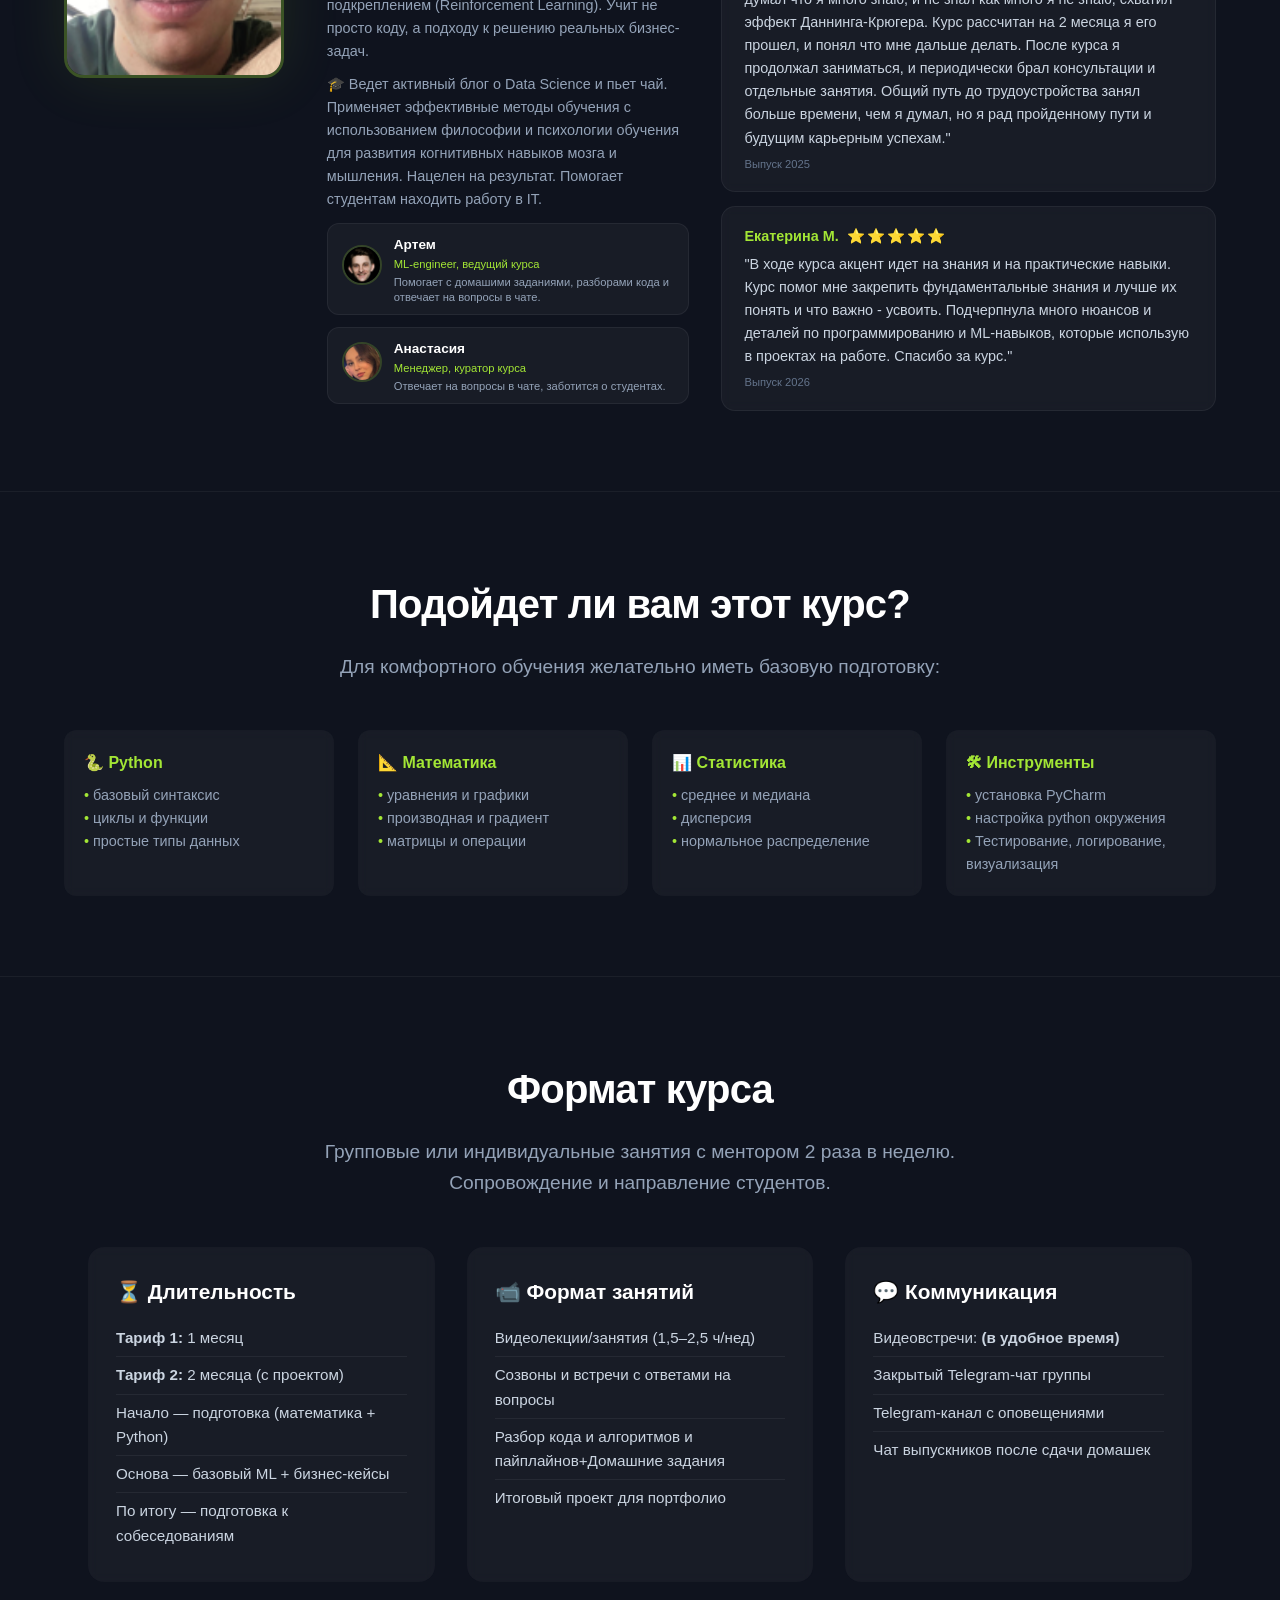
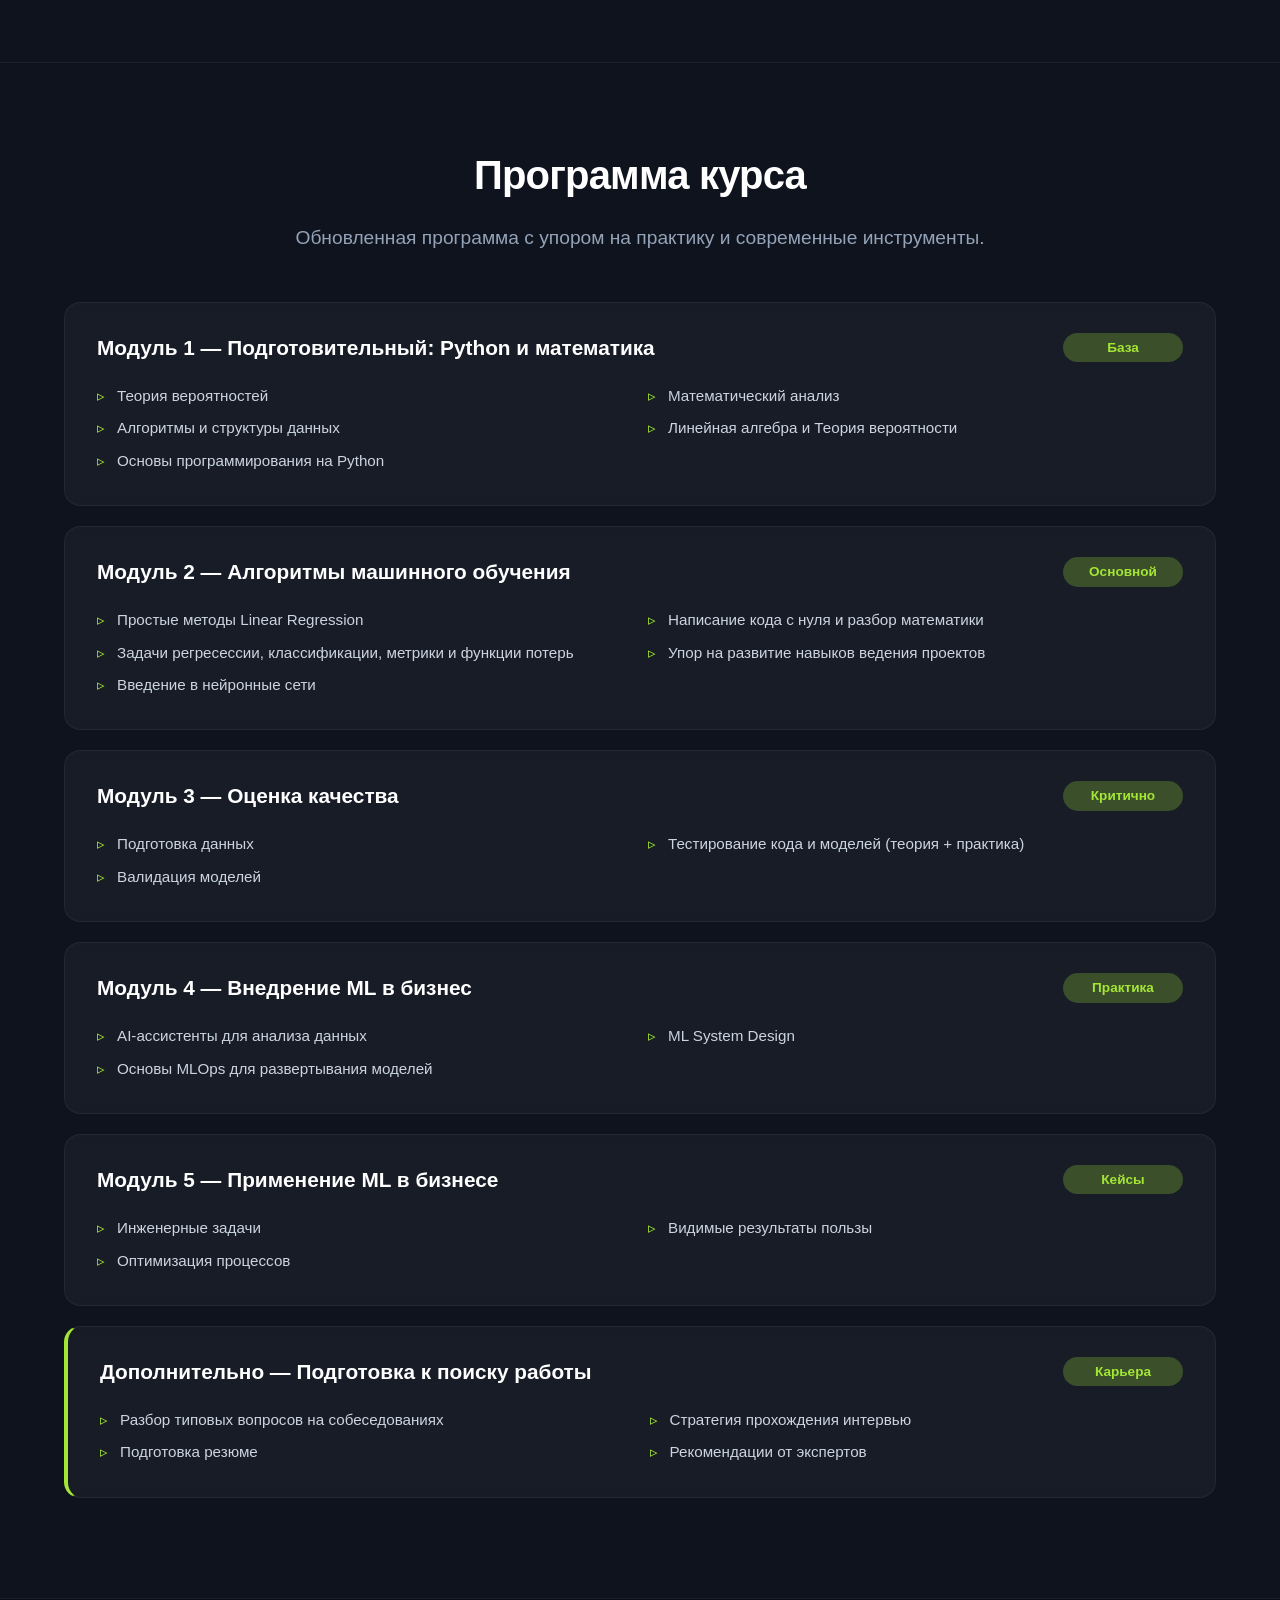
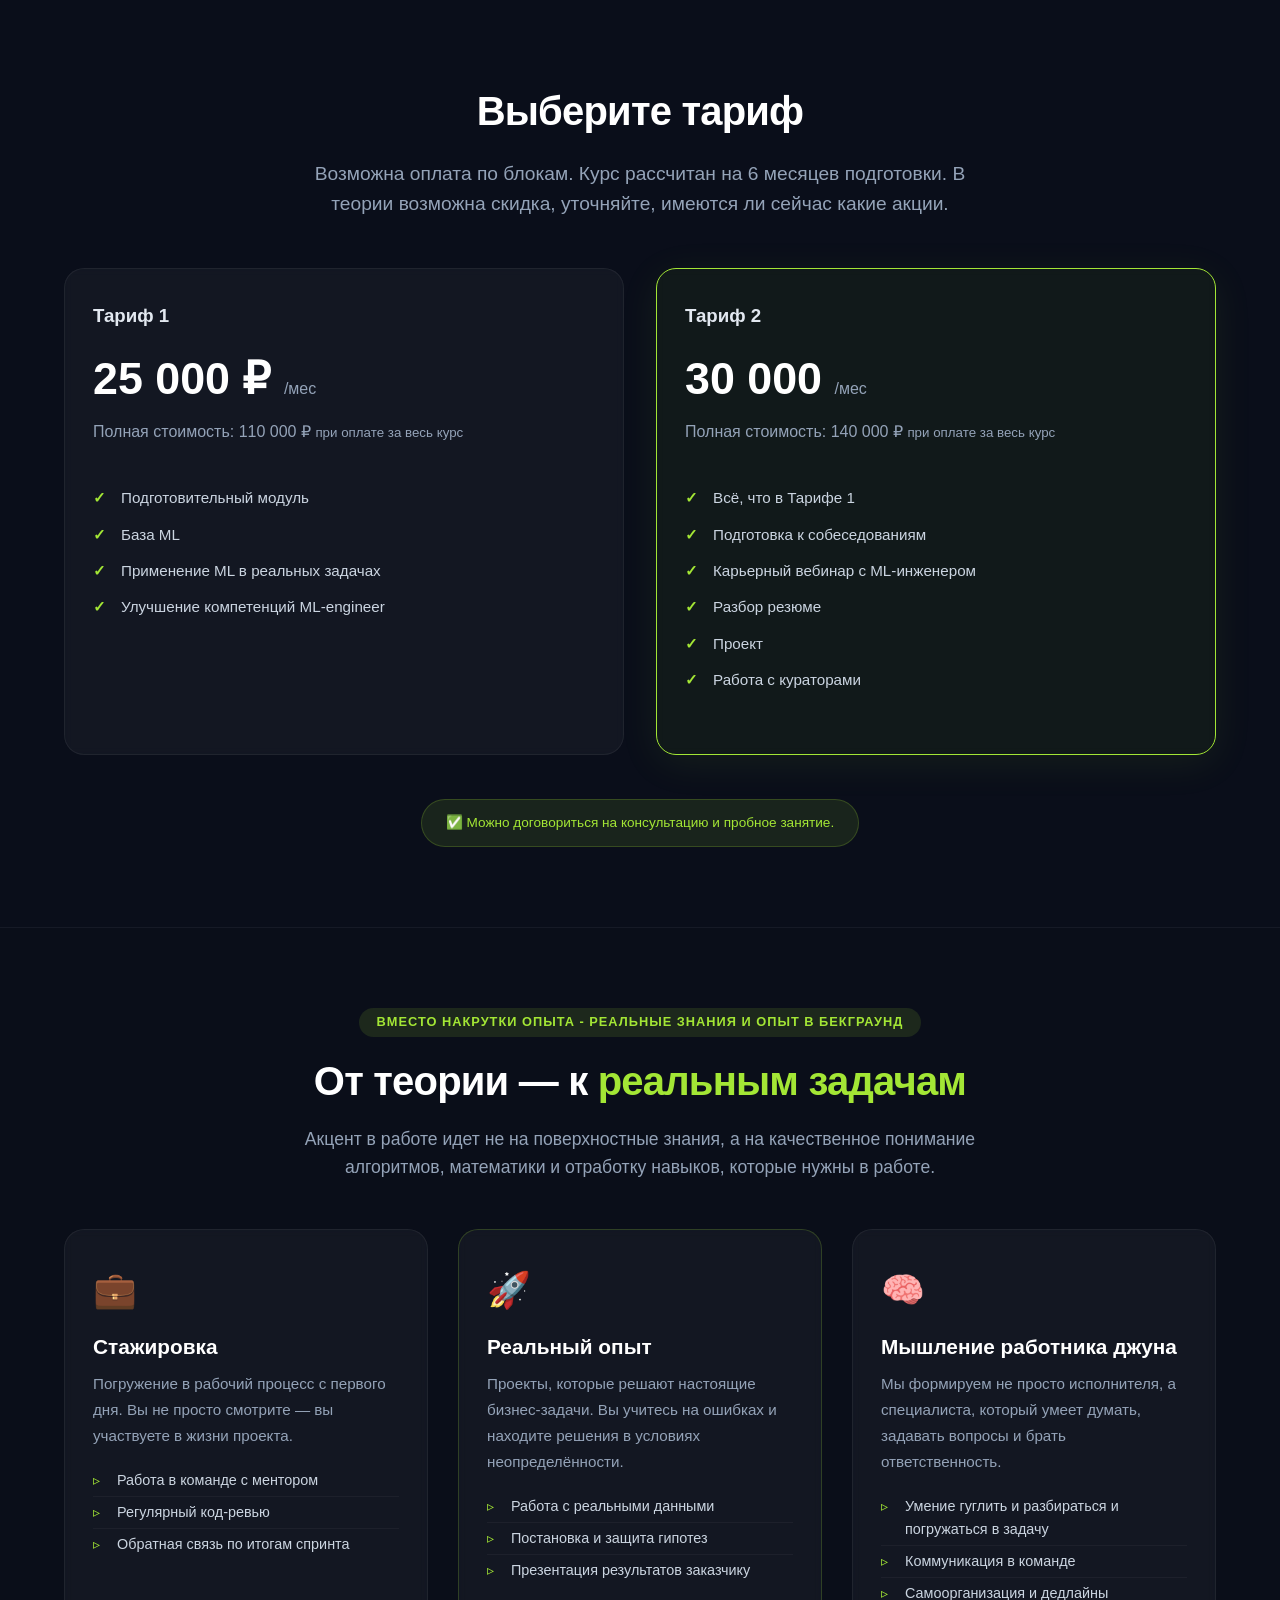
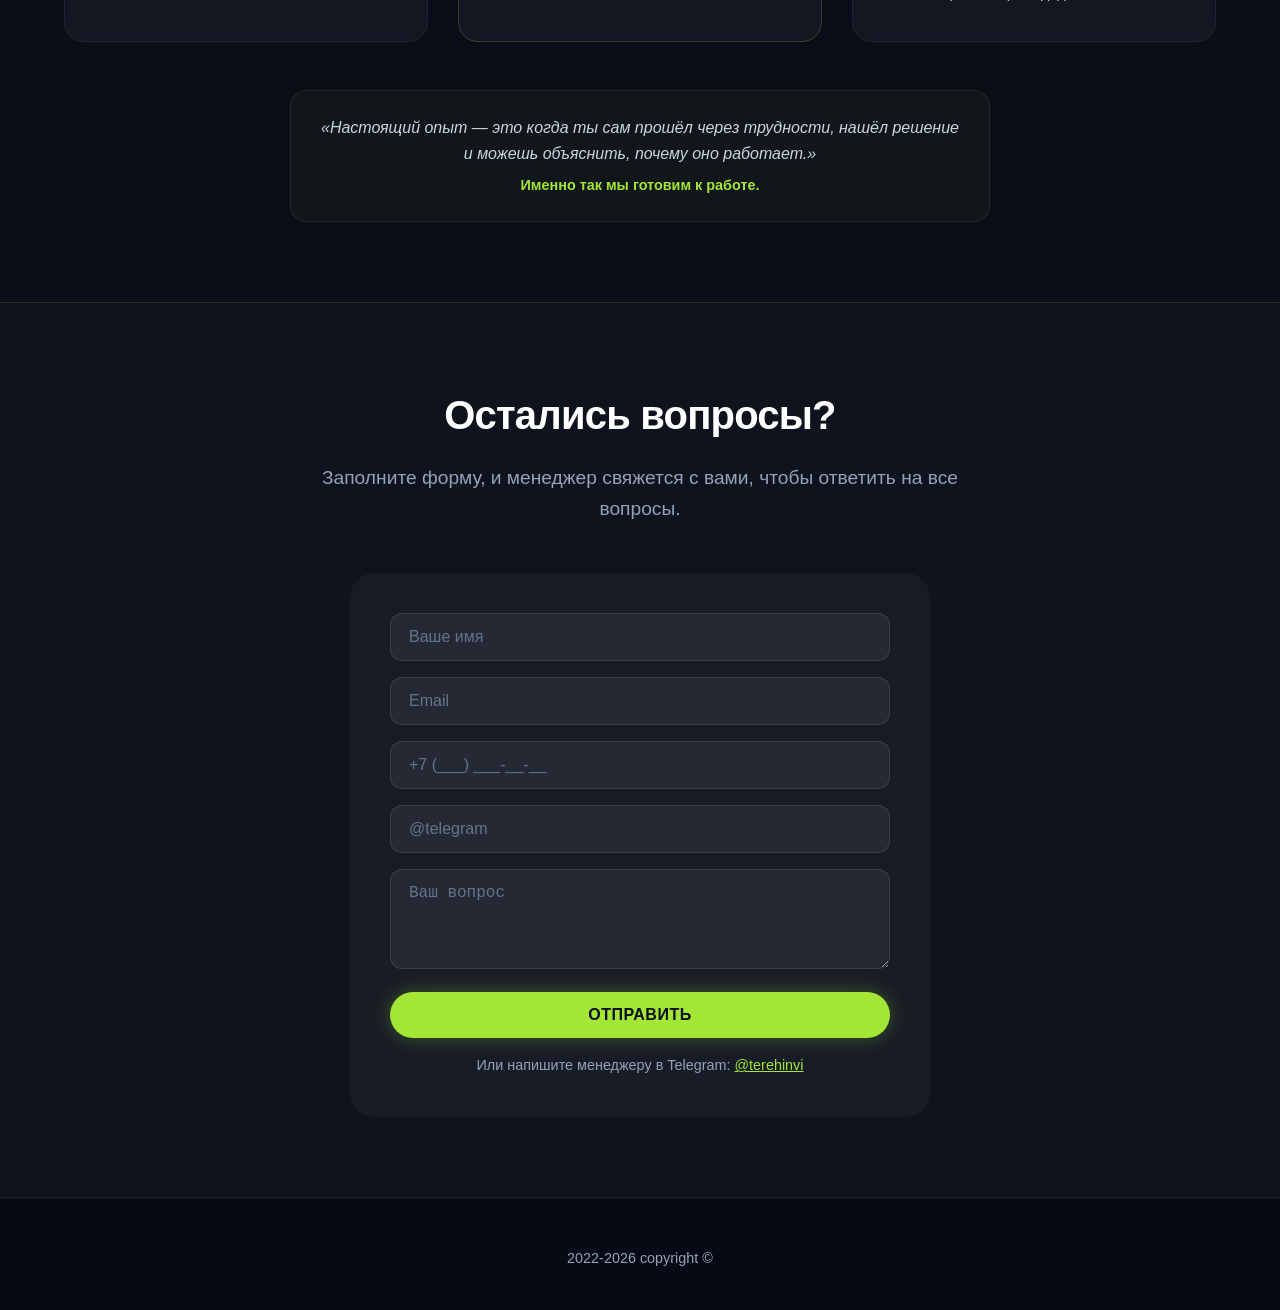
==== commit b5d3e1ad: "фикс текста" ====
--- a/templates/index.html
+++ b/templates/index.html
@@ -1554,7 +1554,7 @@
             <h2 class="section-title" data-i18n="pricing_title">Выберите тариф</h2>
             <p class="section-subtitle" data-i18n="pricing_subtitle">
                 Возможна оплата по блокам. Курс рассчитан на 6 месяцев подготовки.
-                В теории возможна скидка, уточняйте имеются ли сейчас какие акции.
+                В теории возможна скидка, уточняйте, имеются ли сейчас какие акции.
             </p>
             <div class="pricing-grid">
                 <div class="pricing-card" data-i18n="pricing1">
@@ -1938,9 +1938,9 @@
                     module5: '<div class="module-header"><h3>Модуль 5 — Применение ML в бизнесе</h3><span>Кейсы</span></div><div class="module-body"><ul><li>Инженерные задачи</li><li>Оптимизация процессов</li></ul><ul><li>Видимые результаты пользы</li></ul></div>',
                     module6: '<div class="module-header"><h3>Дополнительно — Подготовка к поиску работы</h3><span>Карьера</span></div><div class="module-body"><ul><li>Разбор типовых вопросов на собеседованиях</li><li>Подготовка резюме</li></ul><ul><li>Стратегия прохождения интервью</li><li>Рекомендации от экспертов</li></ul></div>',
                     pricing_title: 'Выберите тариф',
-                    pricing_subtitle: 'Оплата по частям — рассрочка на 2 месяца. Возможен возврат полной стоимости после первой части занятий.',
-                    pricing1: '<h3>Тариф 1</h3><div class="price">10000 ₽ <small>/мес</small></div><div class="price-desc">Полная стоимость: 20 000 ₽</div><ul><li>Подготовительный модуль</li><li>База ML</li><li>Применение ML в реальных задачах</li><li>Улучшение компетенций ML-engineer</li></ul>',
-                    pricing2: '<h3>Тариф 2</h3><div class="price">15000 <small>/мес</small></div><div class="price-desc">Полная стоимость: 30 000 ₽</div><ul><li>Всё, что в Тарифе 1</li><li>Подготовка к собеседованиям</li><li>Карьерный вебинар с ML-инженером</li><li>Разбор резюме</li><li>Проект</li><li>Работа с кураторами</li></ul>',
+                    pricing_subtitle: '                Возможна оплата по блокам. Курс рассчитан на 6 месяцев подготовки. В теории возможна скидка, уточняйте, имеются ли сейчас какие акции.',
+                    pricing1: '<h3>Тариф 1</h3><div class="price">25 000 ₽ <small>/мес</small></div><div class="price-desc">Полная стоимость: 110 000 ₽ <small>при оплате за весь курс</small></div><ul><li>Подготовительный модуль</li><li>База ML</li><li>Применение ML в реальных задачах</li><li>Улучшение компетенций ML-engineer</li></ul>',
+                    pricing2: '<h3>Тариф 2</h3><div class="price">30 000 <small>/мес</small></div><div class="price-desc">Полная стоимость: 140 000 ₽ <small>при оплате за весь курс</small></div><ul><li>Всё, что в Тарифе 1</li><li>Подготовка к собеседованиям</li><li>Карьерный вебинар с ML-инженером</li><li>Разбор резюме</li><li>Проект</li><li>Работа с кураторами</li></ul>',
                     pricing_popular: '🚀 Самый популярный',
                     pricing_btn: 'Выбрать тариф',
                     exp_badge: 'Вместо накрутки опыта - реальные знания и опыт в бекграунд',
@@ -2057,8 +2057,8 @@
                     module6: '<div class="module-header"><h3>Bonus — Job Search Preparation</h3><span>Career</span></div><div class="module-body"><ul><li>Review of typical interview questions</li><li>Resume preparation</li></ul><ul><li>Interview strategy</li><li>Expert recommendations</li></ul></div>',
                     pricing_title: 'Choose your plan',
                     pricing_subtitle: 'Pay in installments — 2-month payment plan. Full refund possible after the first part of classes.',
-                    pricing1: '<h3>Plan 1</h3><div class="price">10000 ₽ <small>/mo</small></div><div class="price-desc">Total: 20 000 ₽</div><ul><li>Preparatory module</li><li>ML basics</li><li>Applying ML in real tasks</li><li>Improving ML-engineer competencies</li></ul>',
-                    pricing2: '<h3>Plan 2</h3><div class="price">15000 <small>/mo</small></div><div class="price-desc">Total: 30 000 ₽</div><ul><li>Everything in Plan 1</li><li>Interview preparation</li><li>Career webinar with ML engineer</li><li>Resume review</li><li>Project</li><li>Work with curators</li></ul>',
+                    pricing1: '<h3>Plan 1</h3><div class="price">25000 ₽ <small>/mo</small></div><div class="price-desc">Total: 110 000 ₽</div><ul><li>Preparatory module</li><li>ML basics</li><li>Applying ML in real tasks</li><li>Improving ML-engineer competencies</li></ul>',
+                    pricing2: '<h3>Plan 2</h3><div class="price">30000 <small>/mo</small></div><div class="price-desc">Total: 140 000 ₽</div><ul><li>Everything in Plan 1</li><li>Interview preparation</li><li>Career webinar with ML engineer</li><li>Resume review</li><li>Project</li><li>Work with curators</li></ul>',
                     pricing_popular: '🚀 Most popular',
                     pricing_btn: 'Choose plan',
                     exp_badge: 'Instead of fake credentials — real knowledge and experience in background',
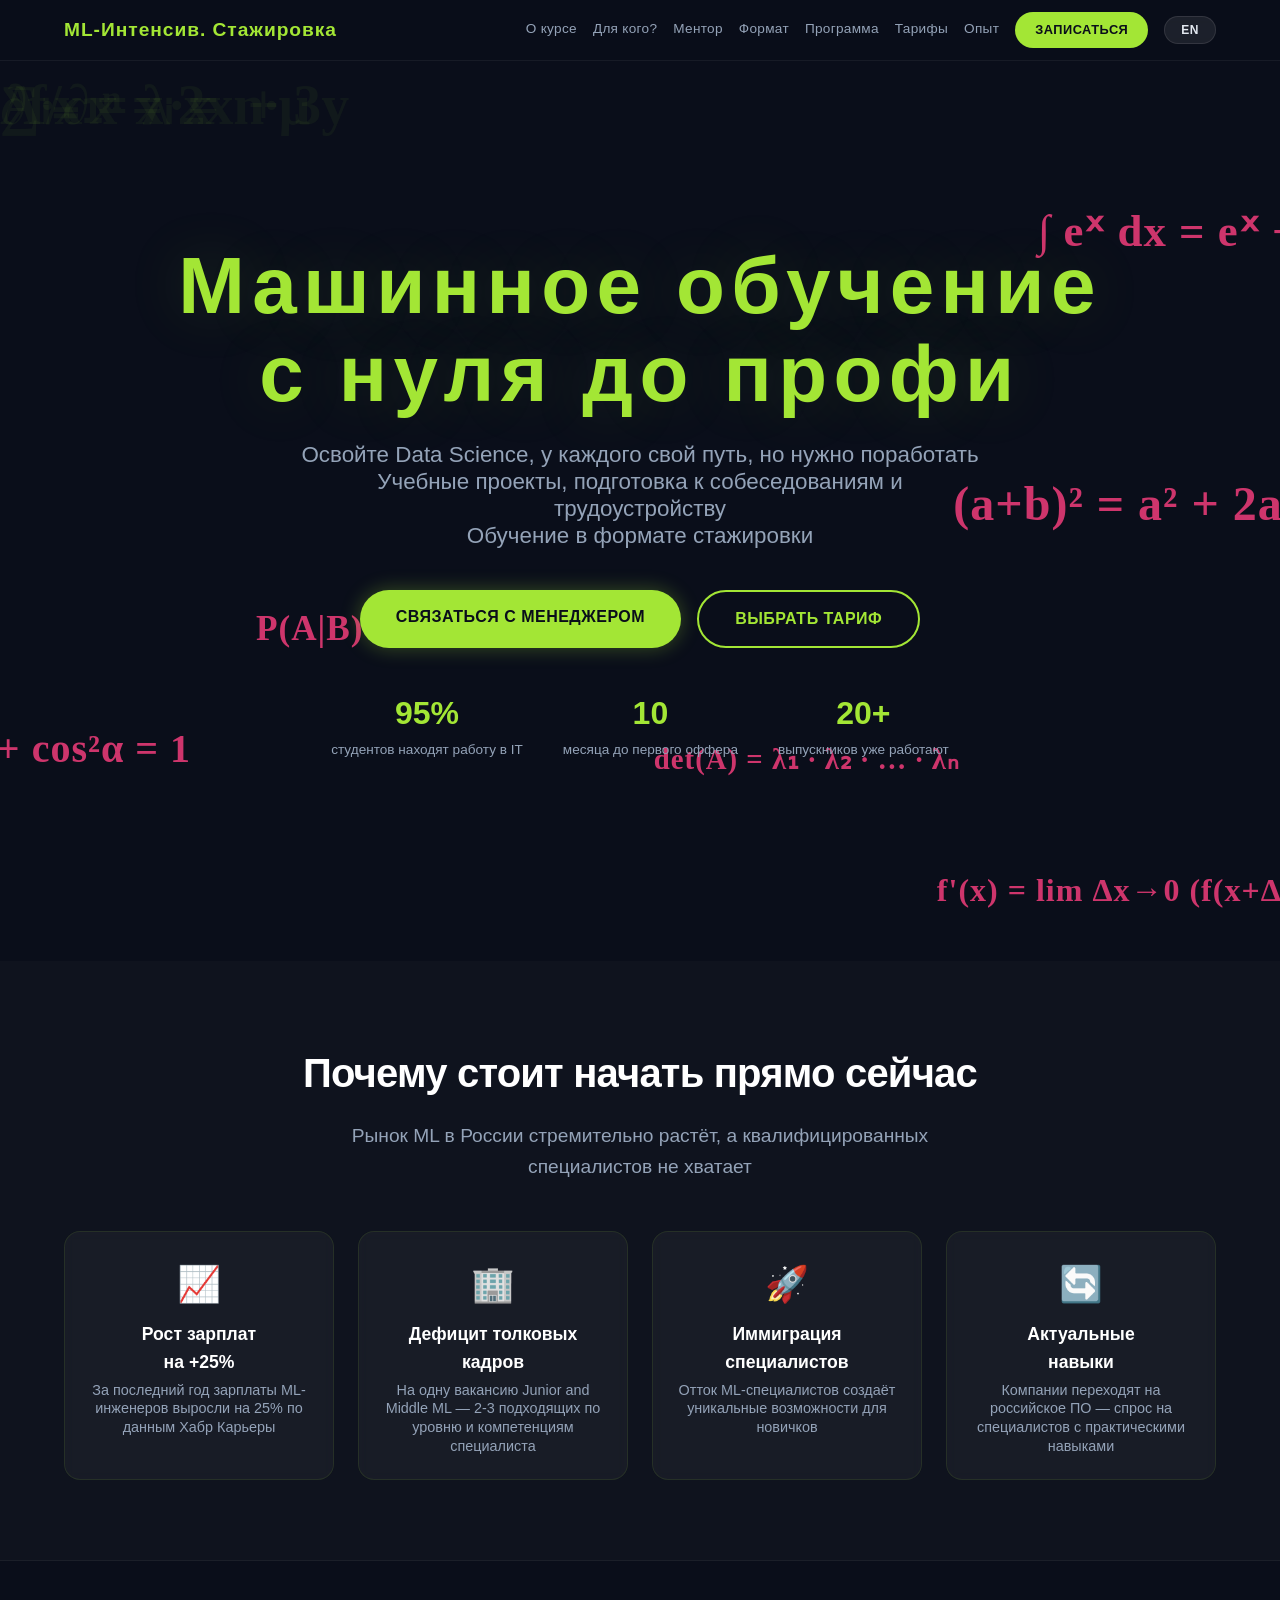
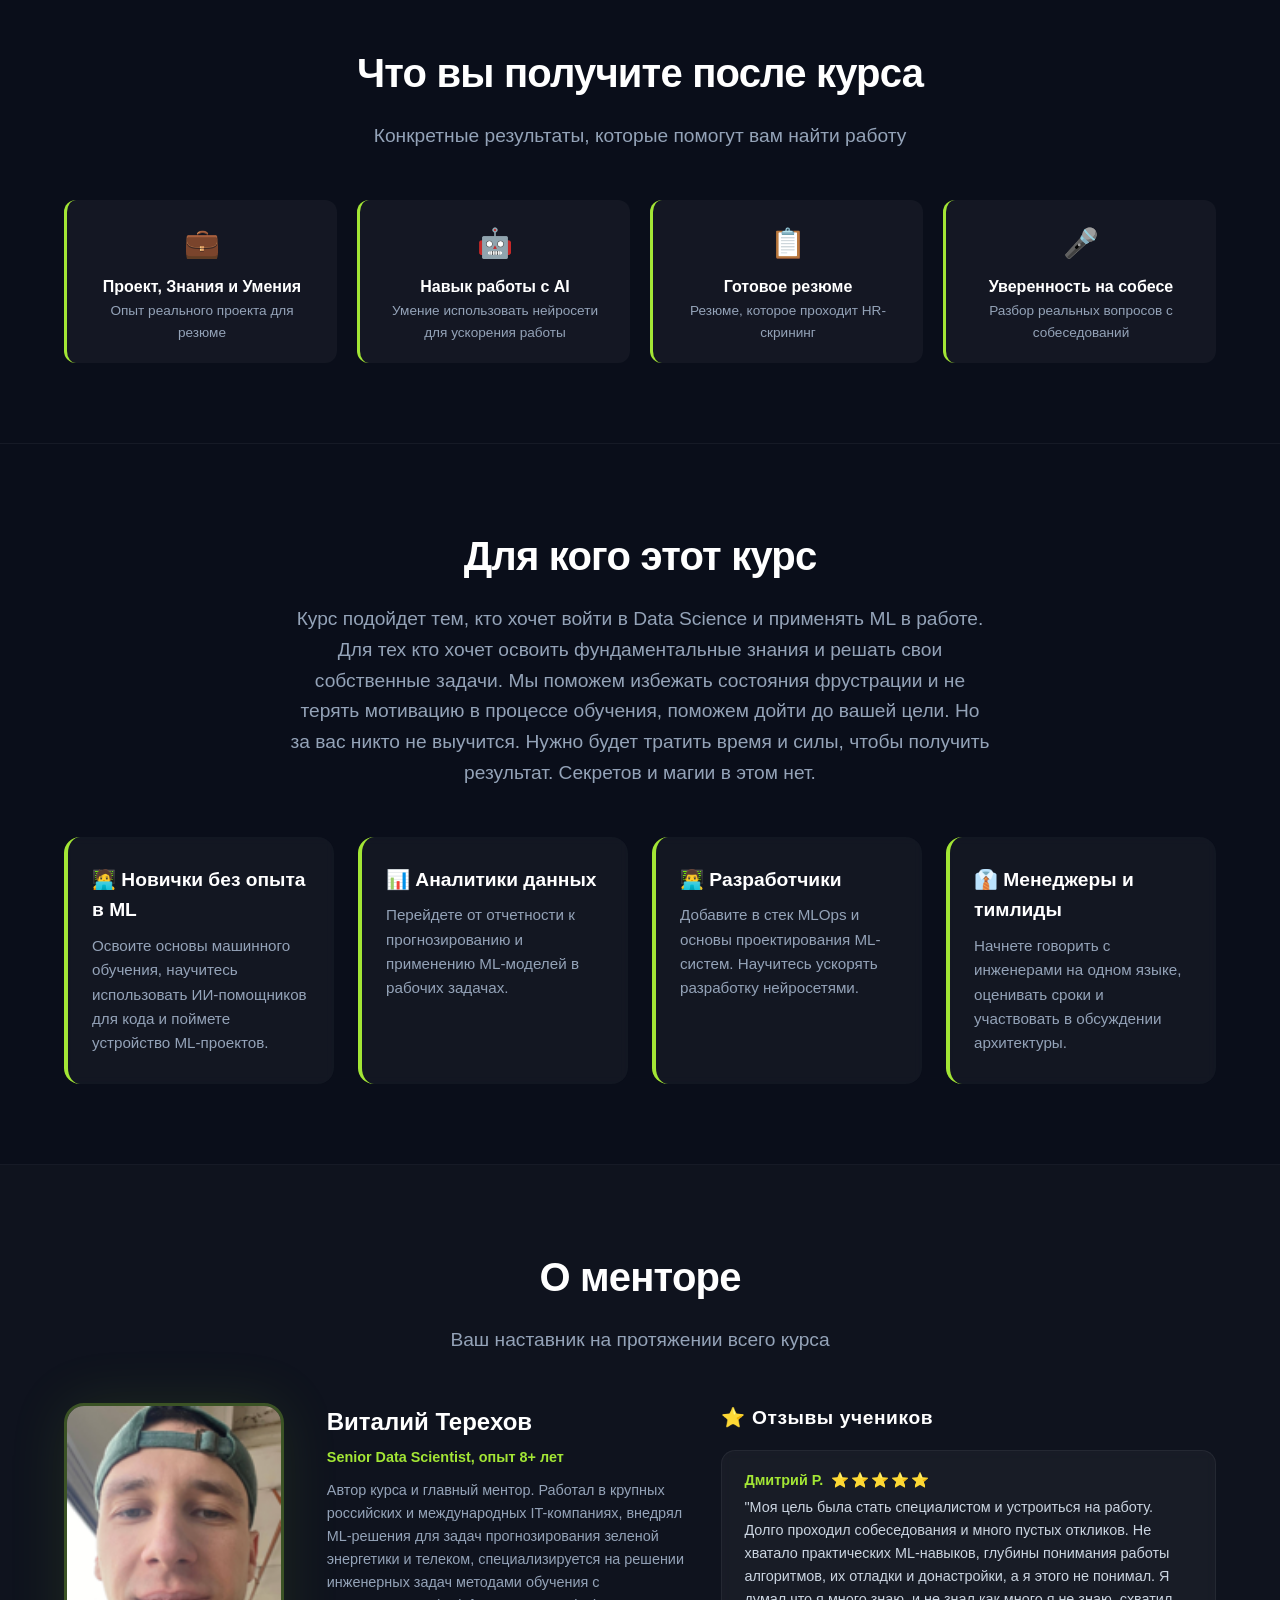
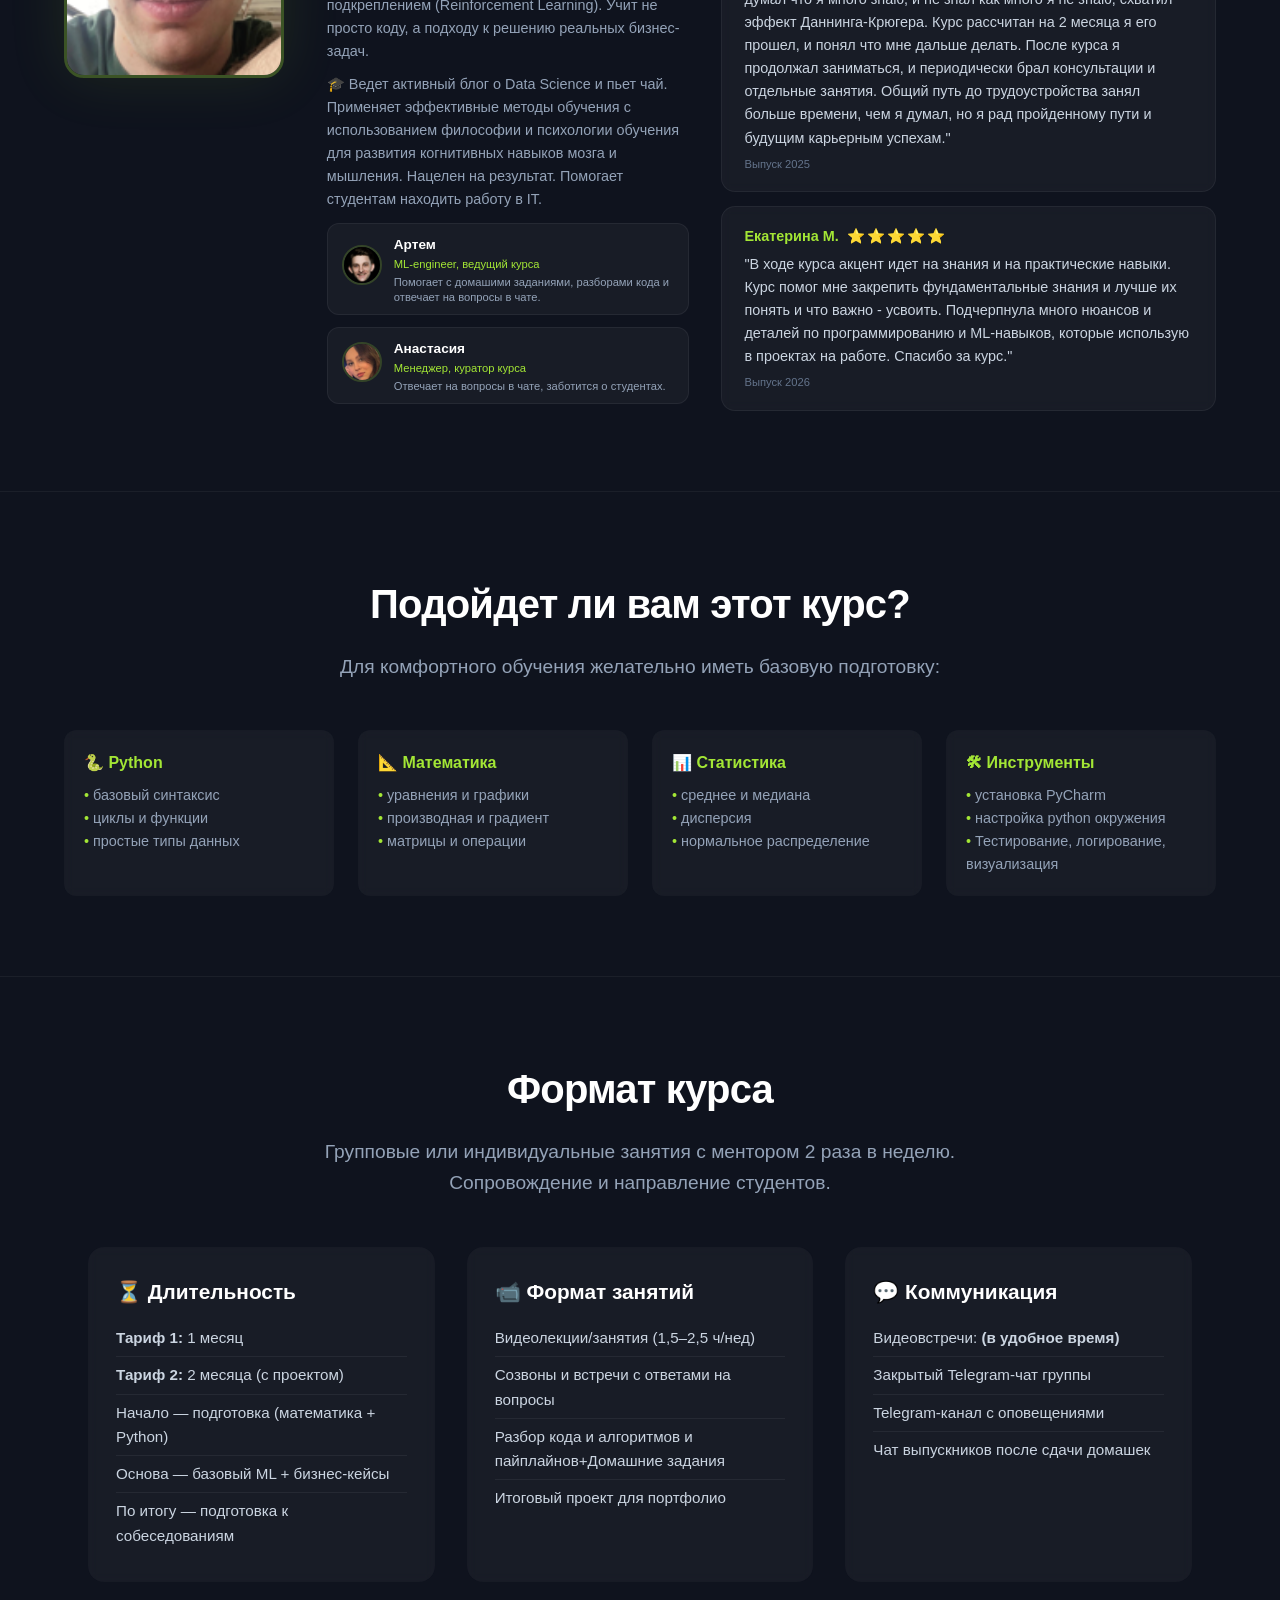
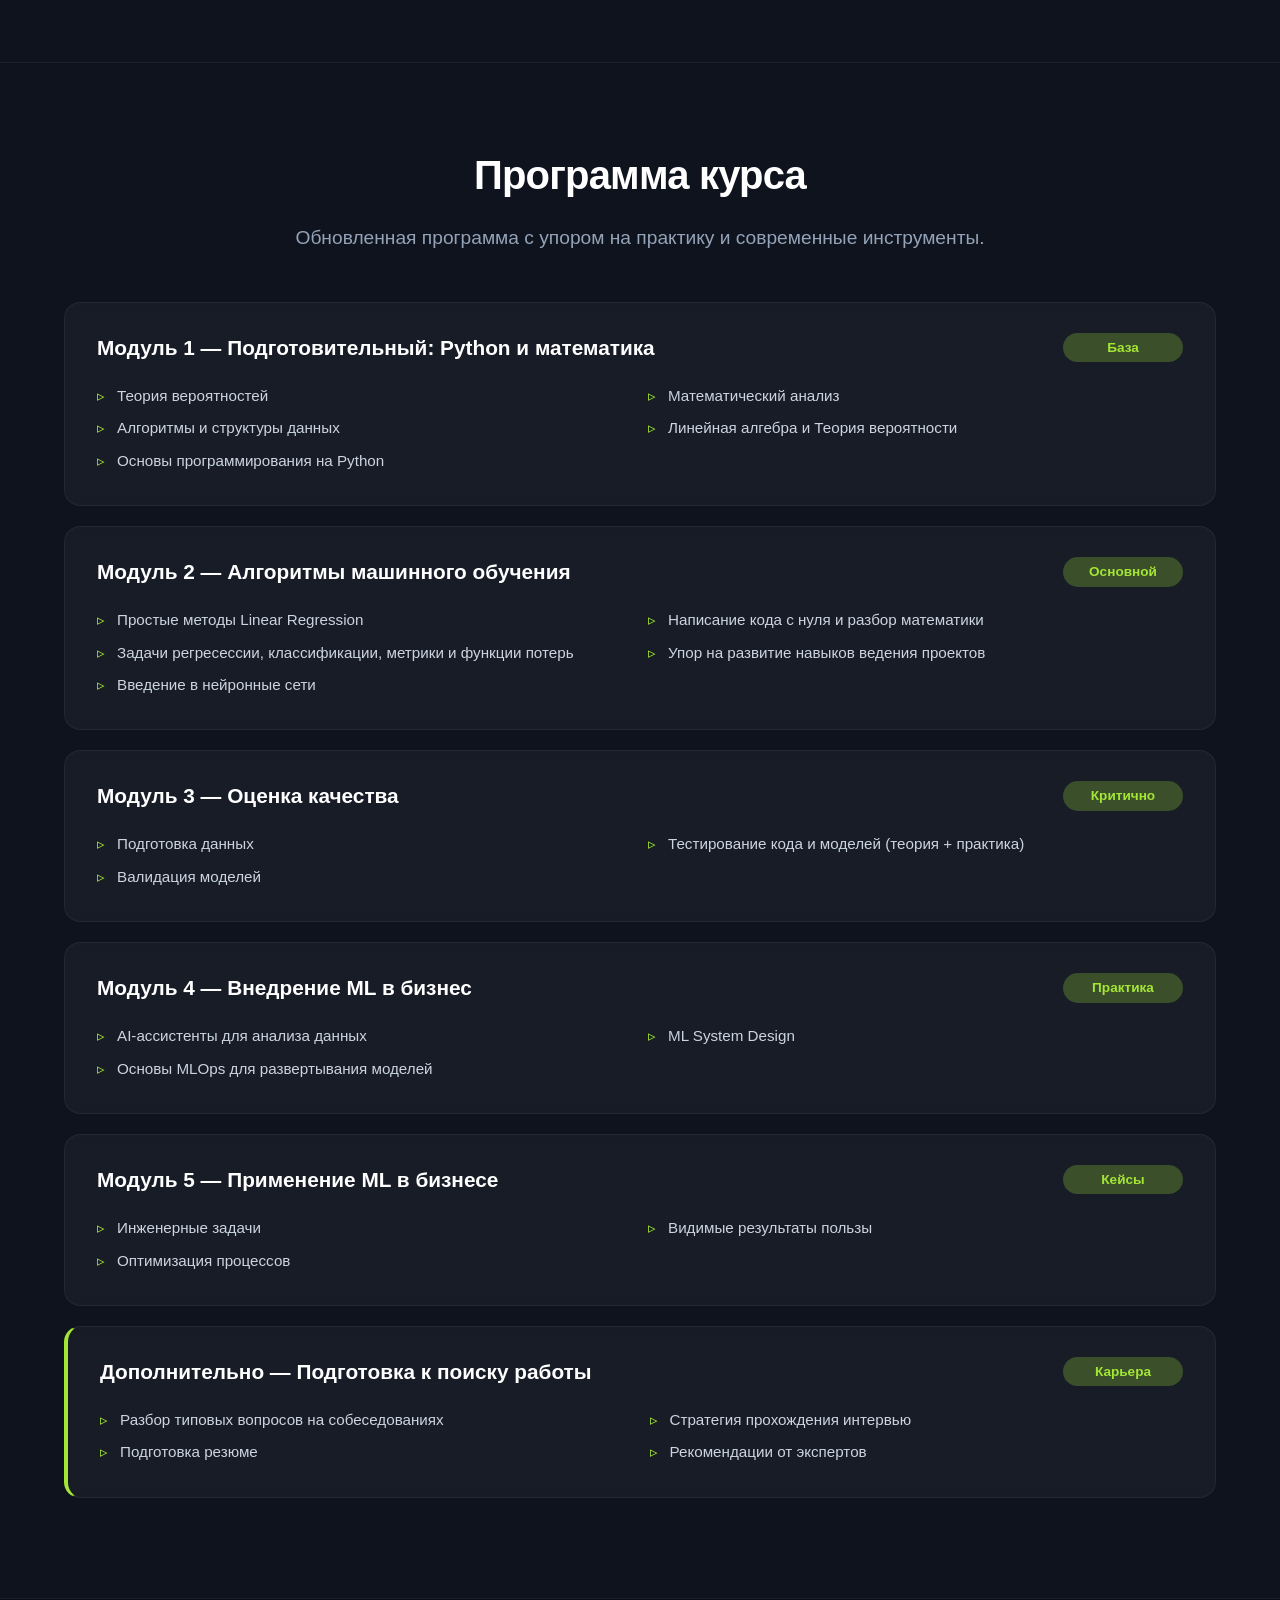
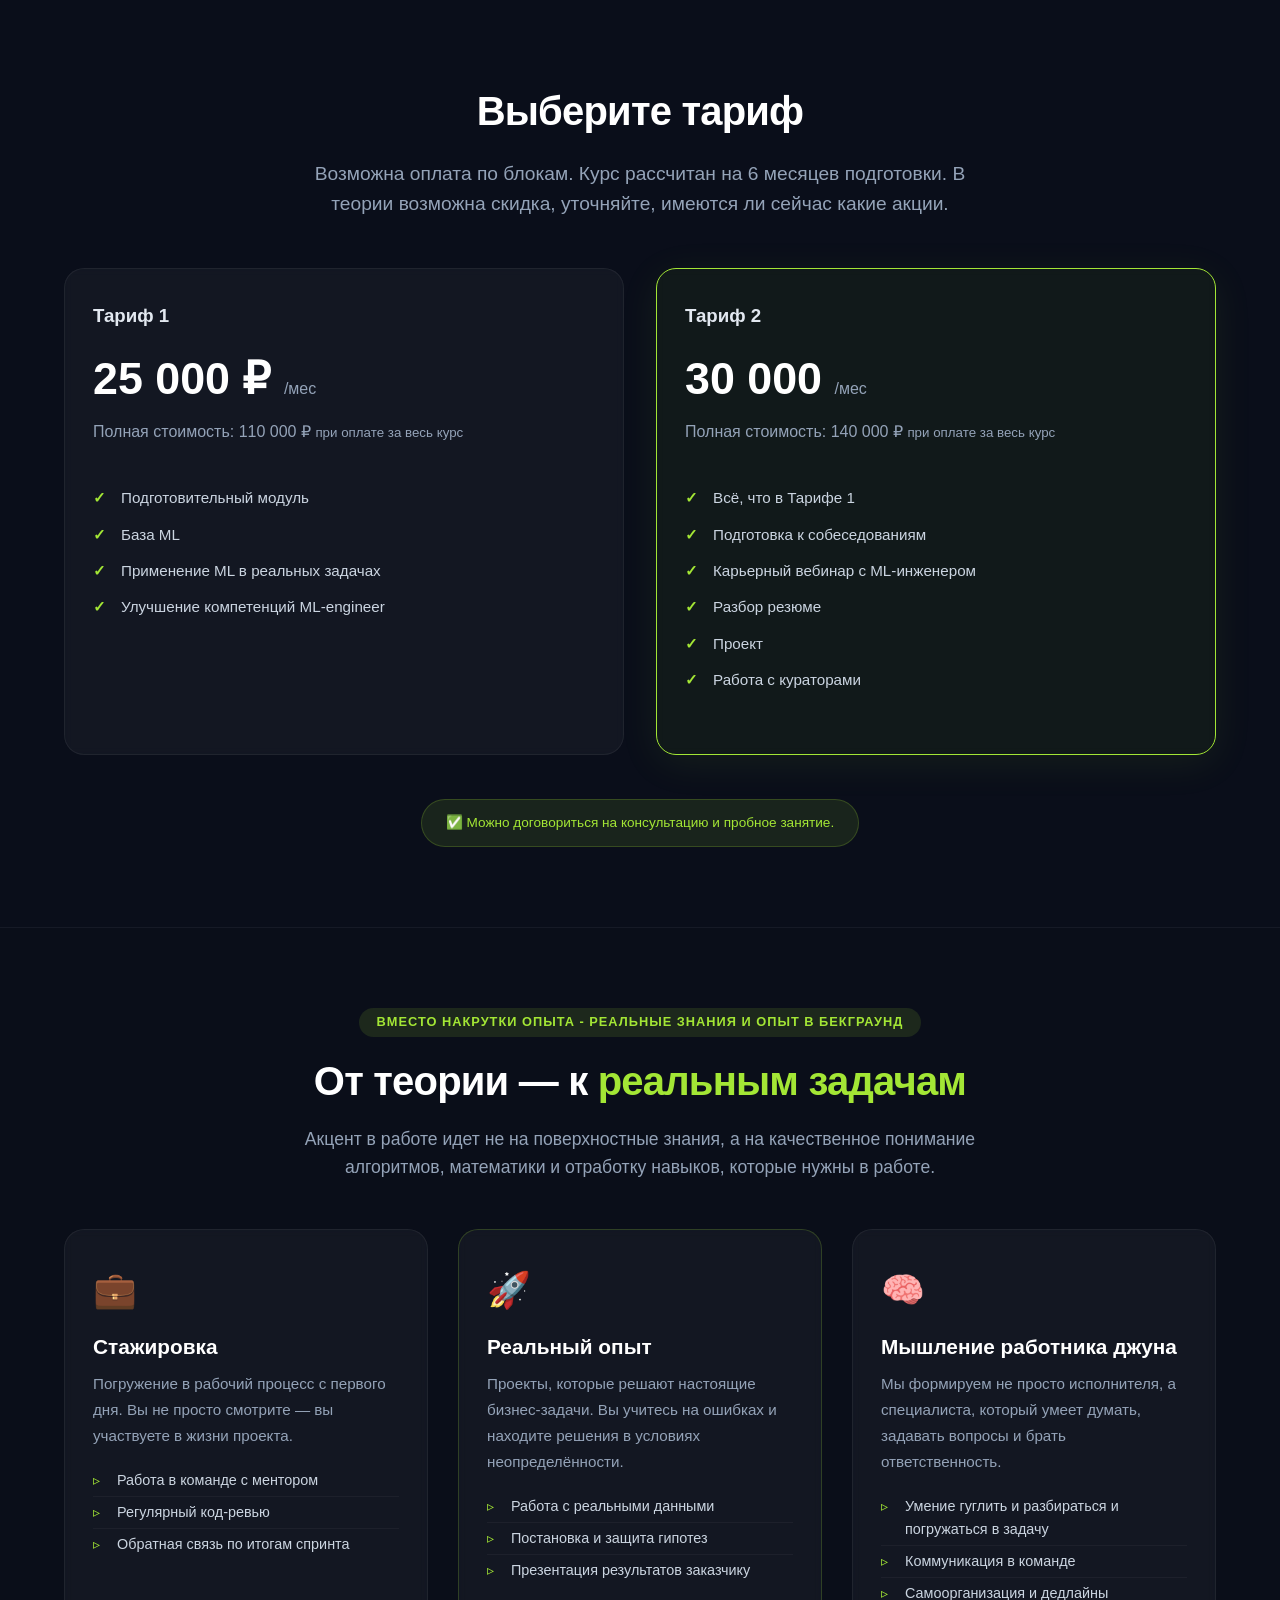
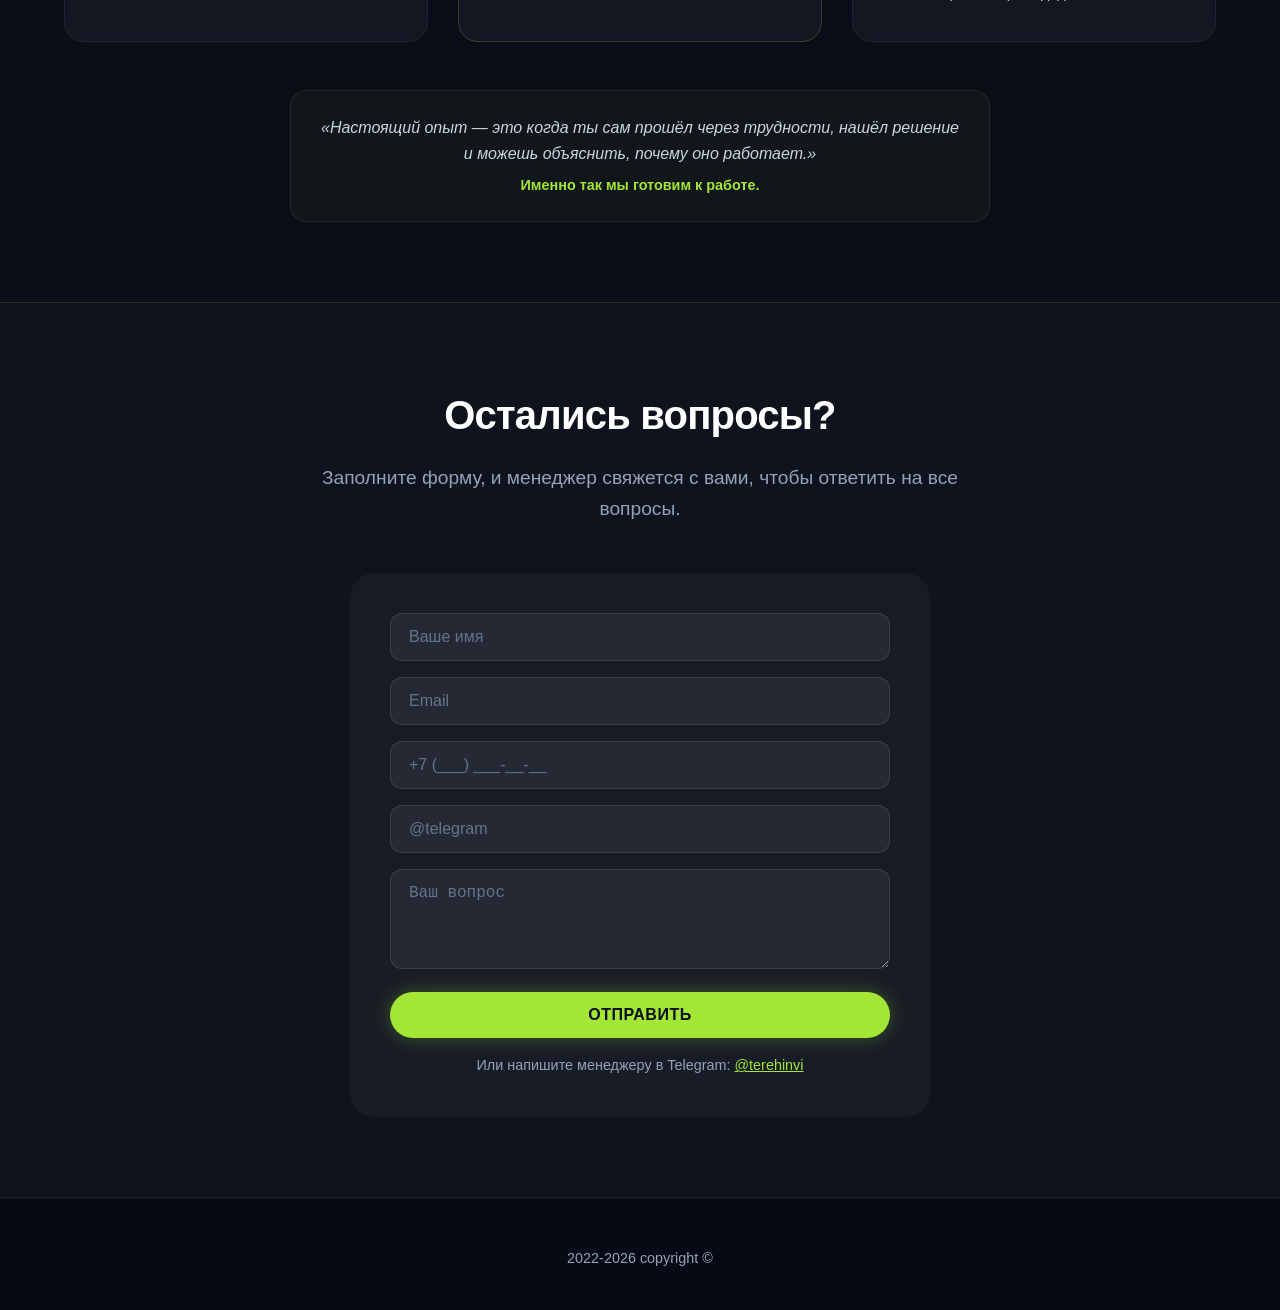
==== commit d32a2016: "фикс текста" ====
--- a/templates/index.html
+++ b/templates/index.html
@@ -1125,15 +1125,15 @@
                 <div class="hero-stats">
                     <div class="stat-item">
                         <div class="number">95%</div>
-                        <div class="label" data-i18n="stat1">студентов находят работу в IT</div>
+                        <div class="label" data-i18n="stat1">студентов применяют знания в IT проектах</div>
                     </div>
                     <div class="stat-item">
-                        <div class="number">2-4</div>
-                        <div class="label" data-i18n="stat2">месяца до первого оффера</div>
+                        <div class="number">10</div>
+                        <div class="label" data-i18n="stat2">проходят стадию собеседования</div>
                     </div>
                     <div class="stat-item">
-                        <div class="number">200+</div>
-                        <div class="label" data-i18n="stat3">выпускников уже работают</div>
+                        <div class="number">20+</div>
+                        <div class="label" data-i18n="stat3">активных учеников</div>
                     </div>
                 </div>
             </div>
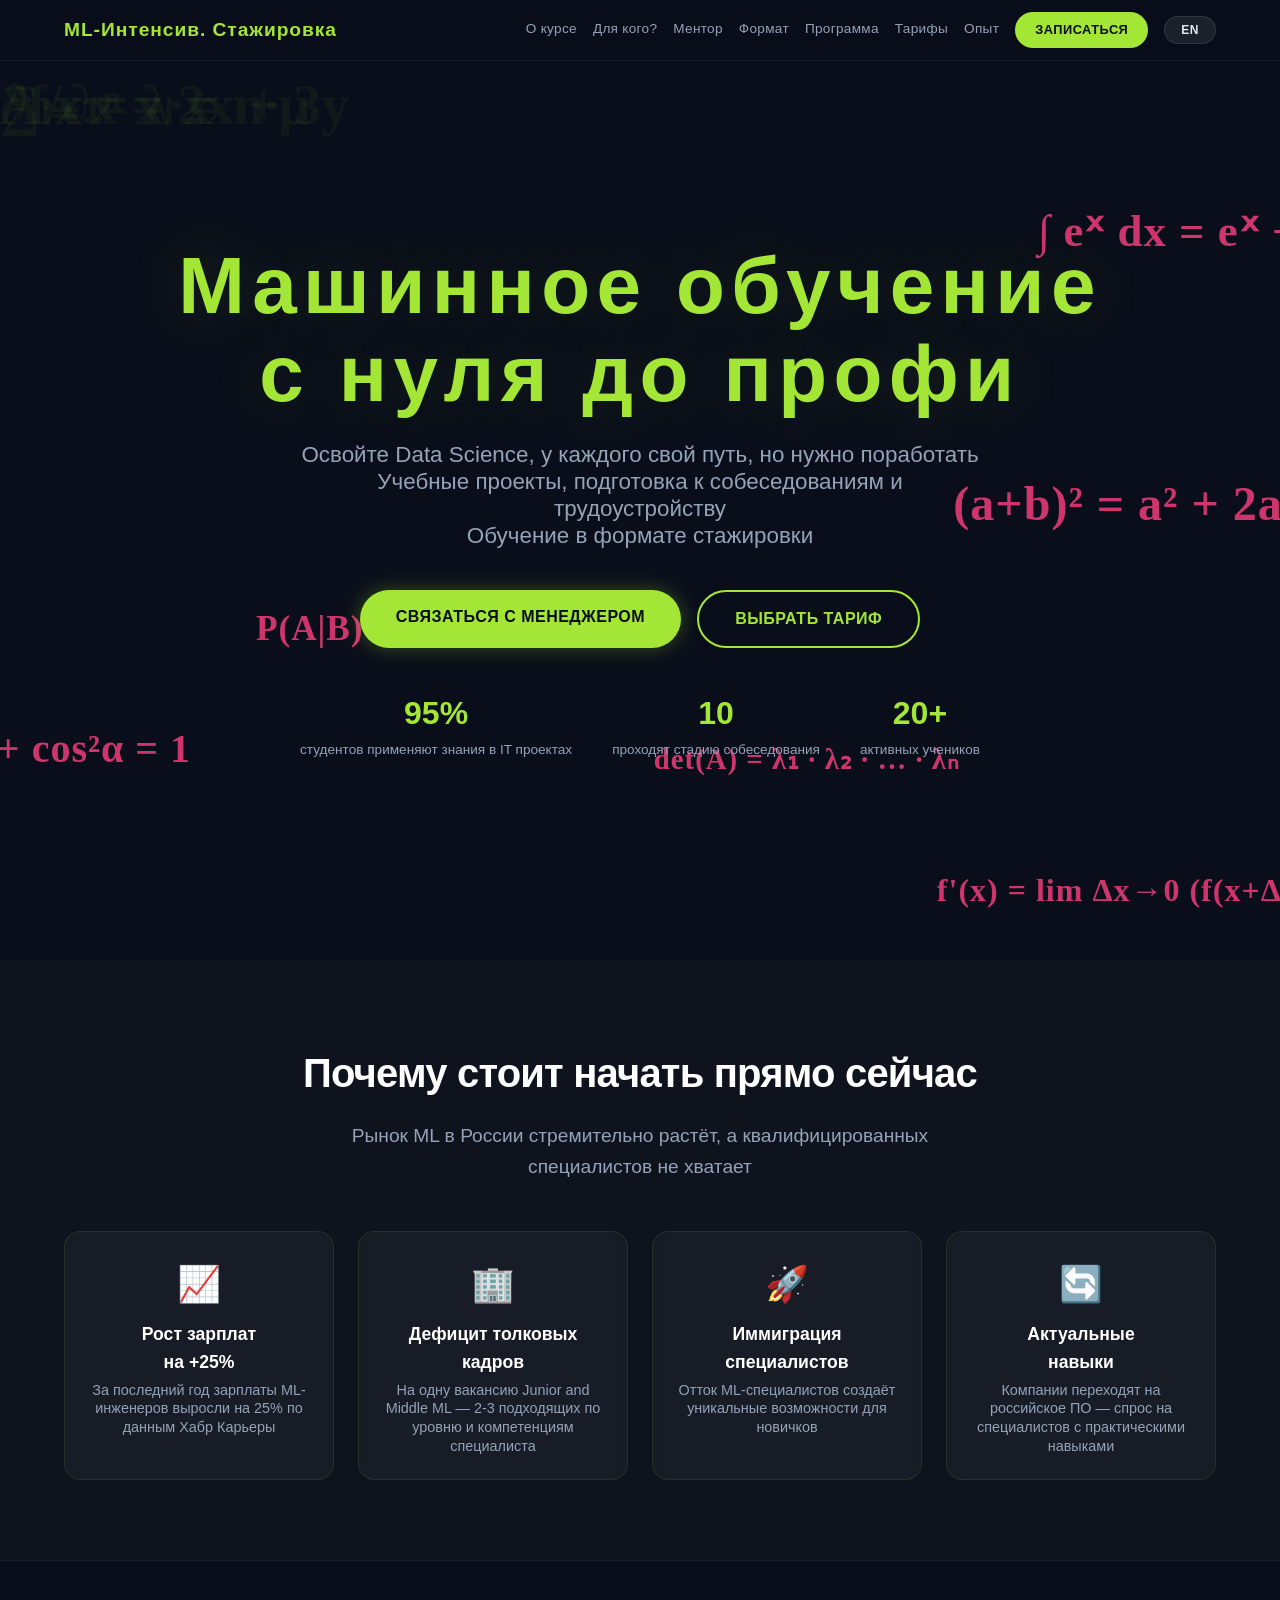
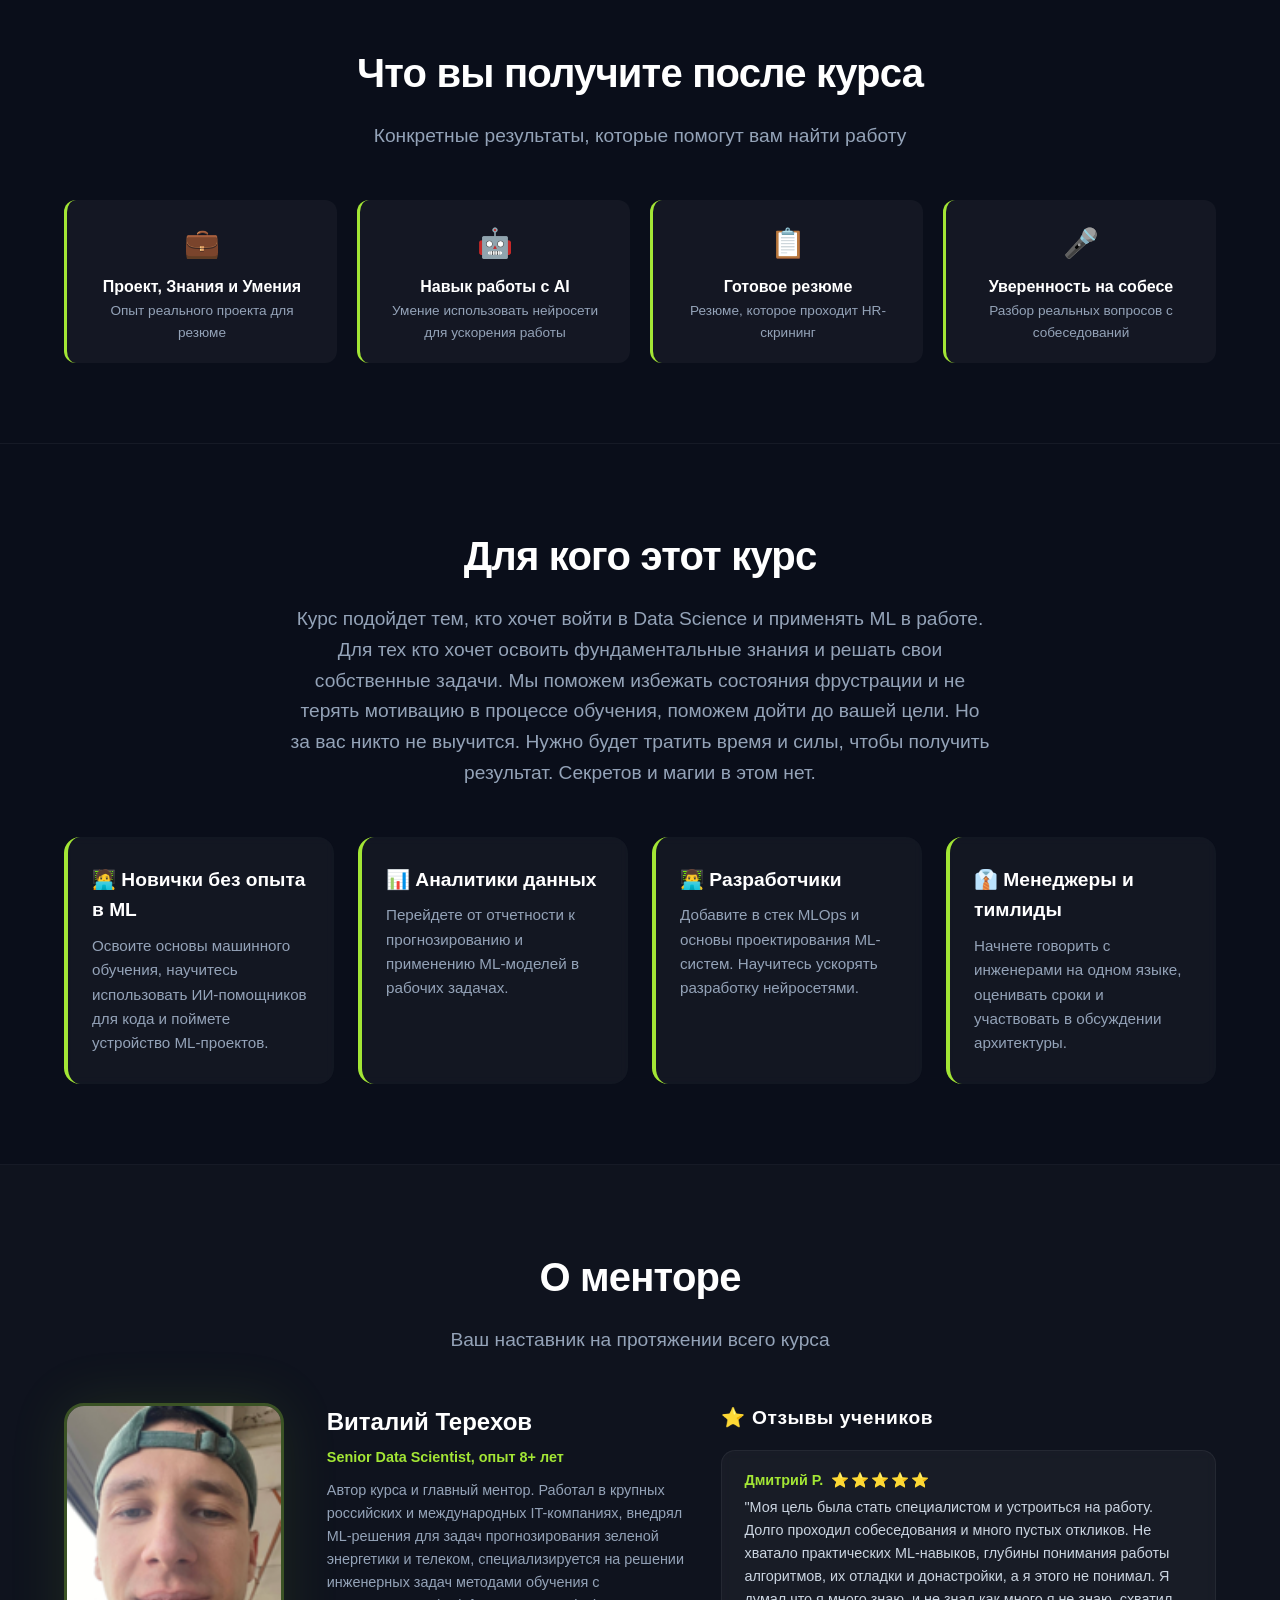
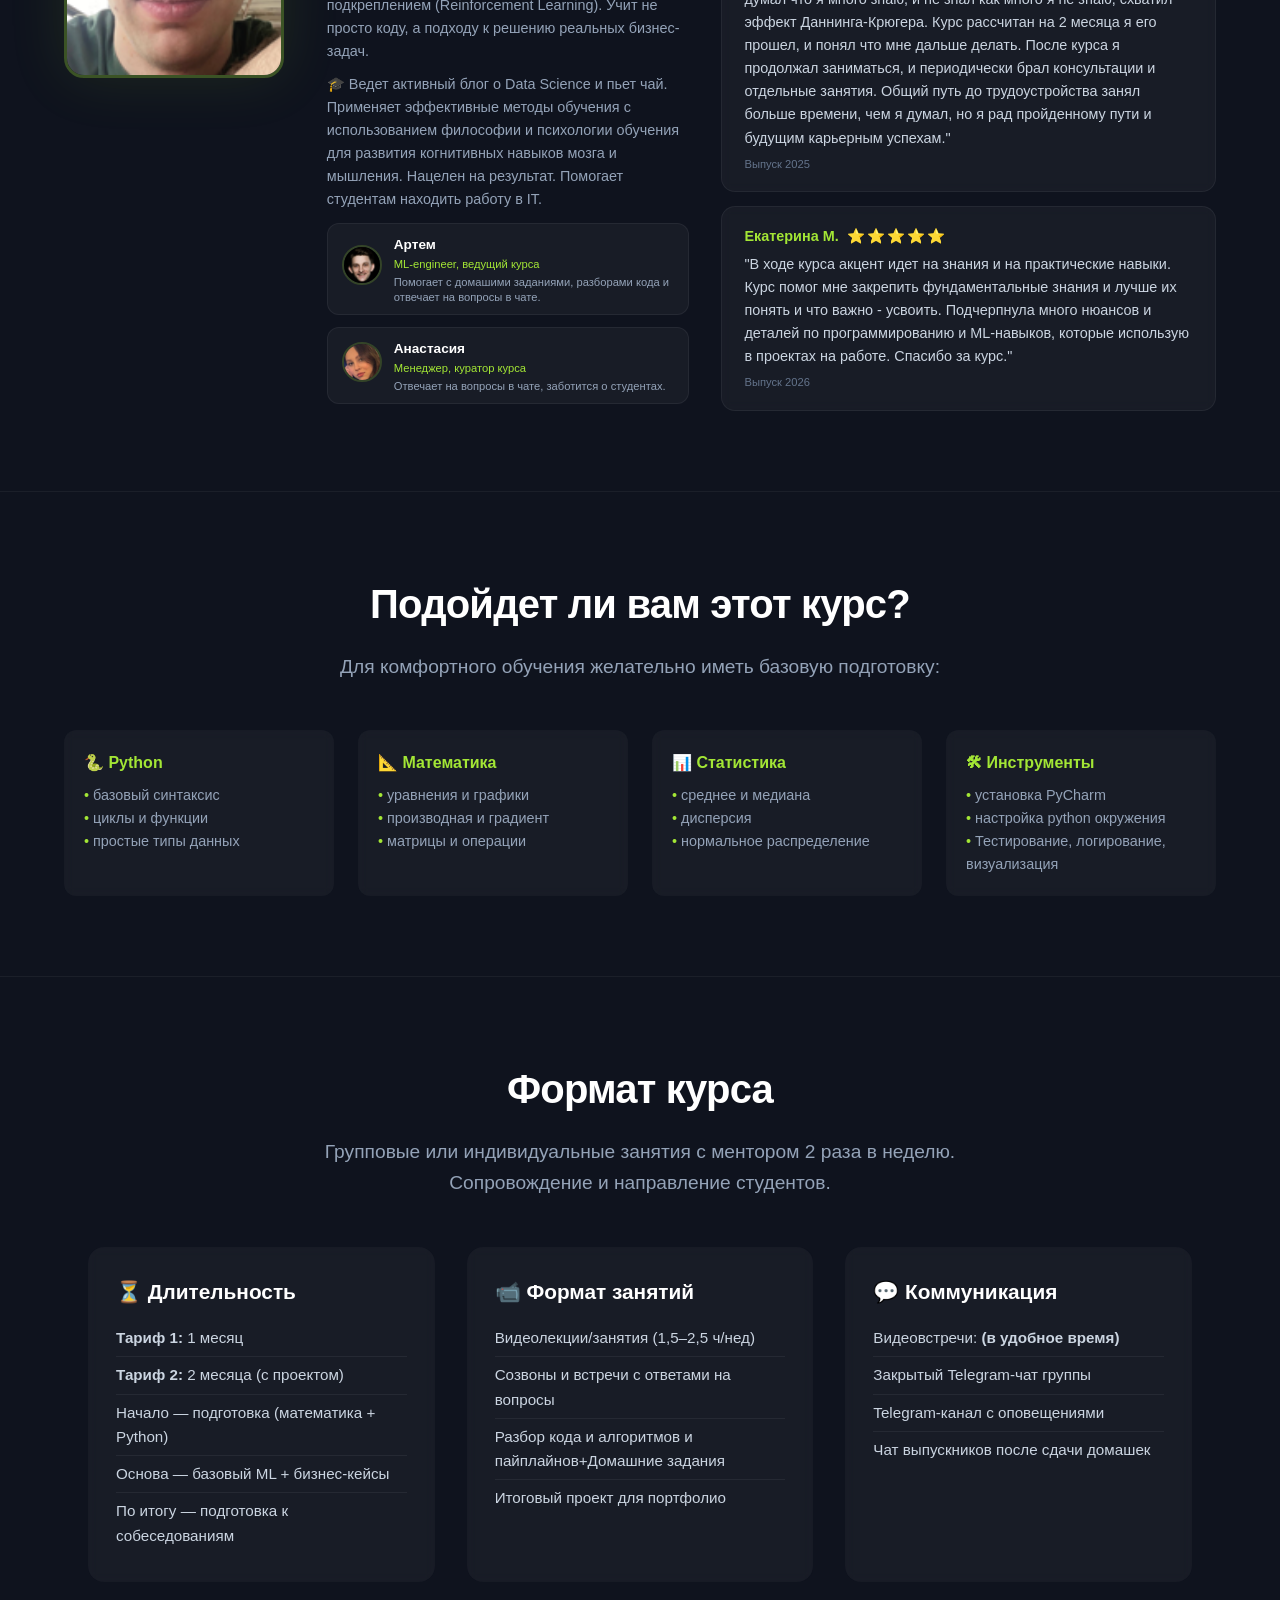
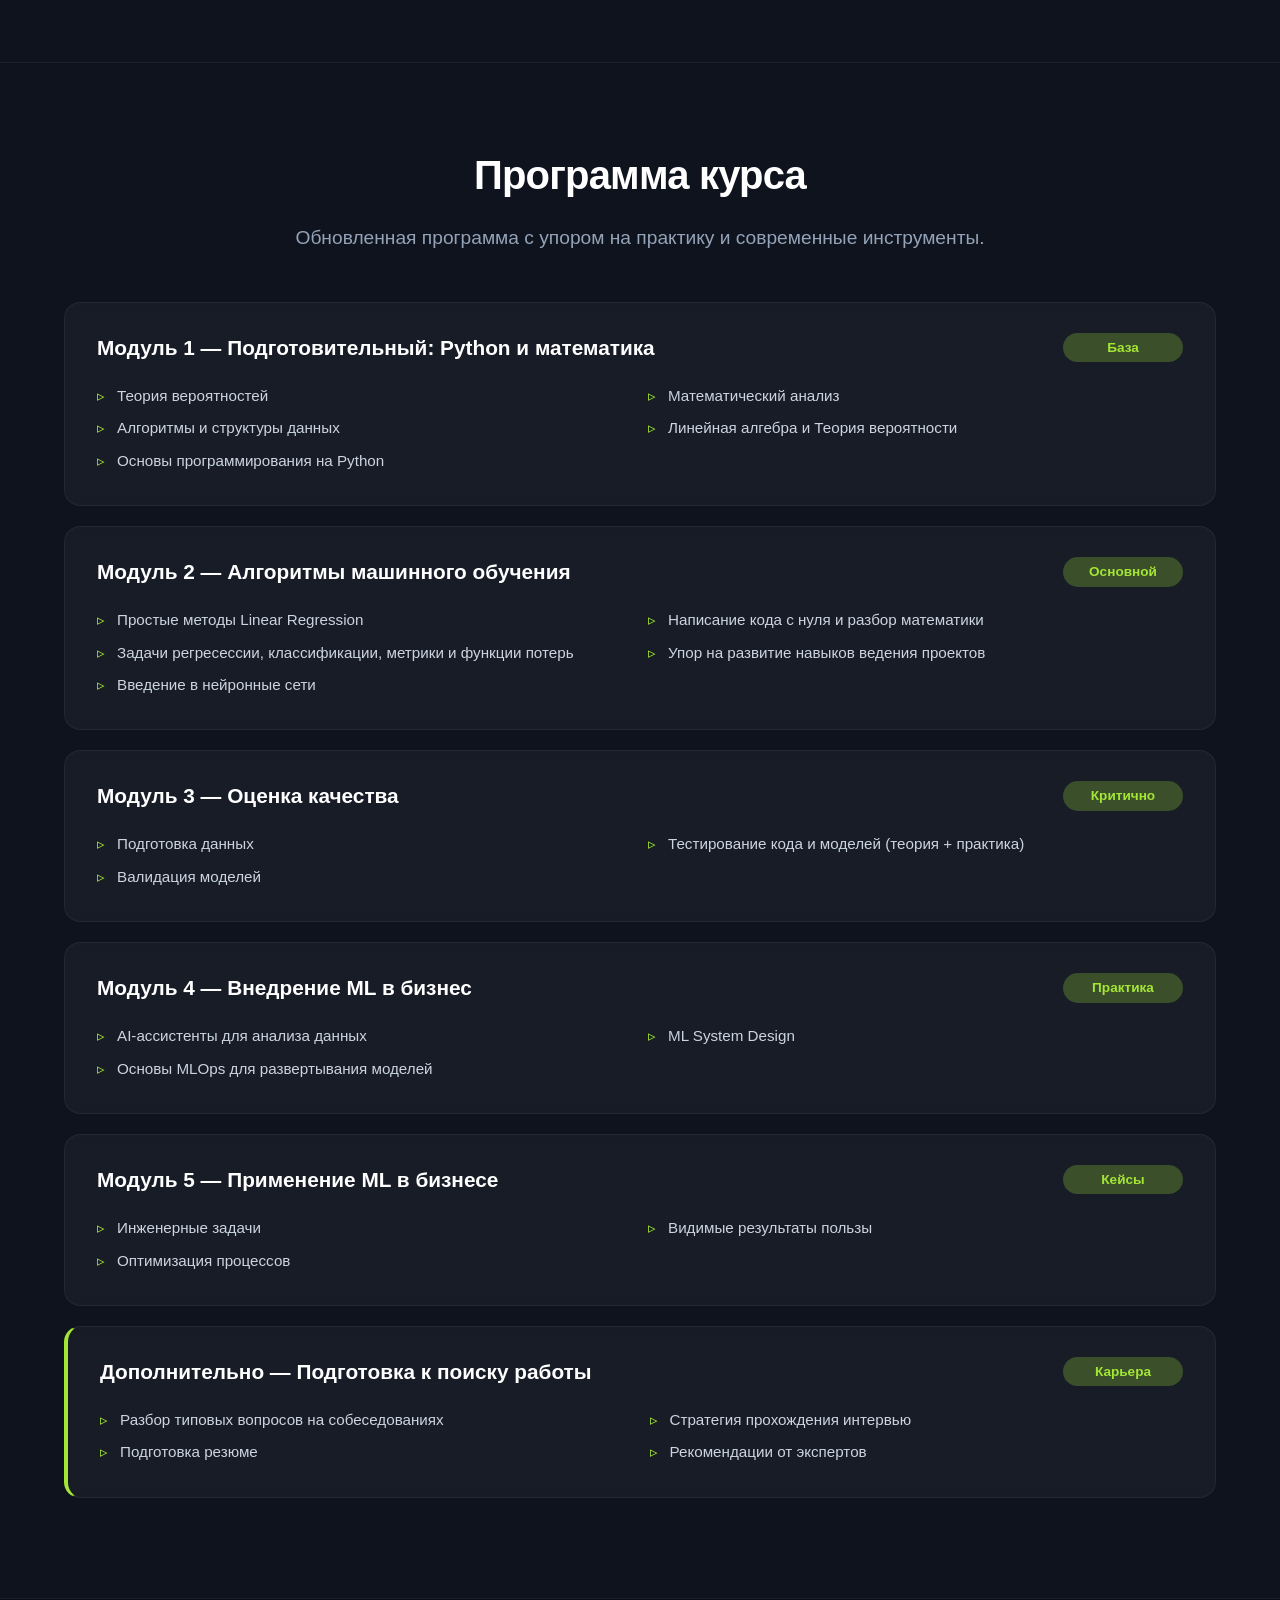
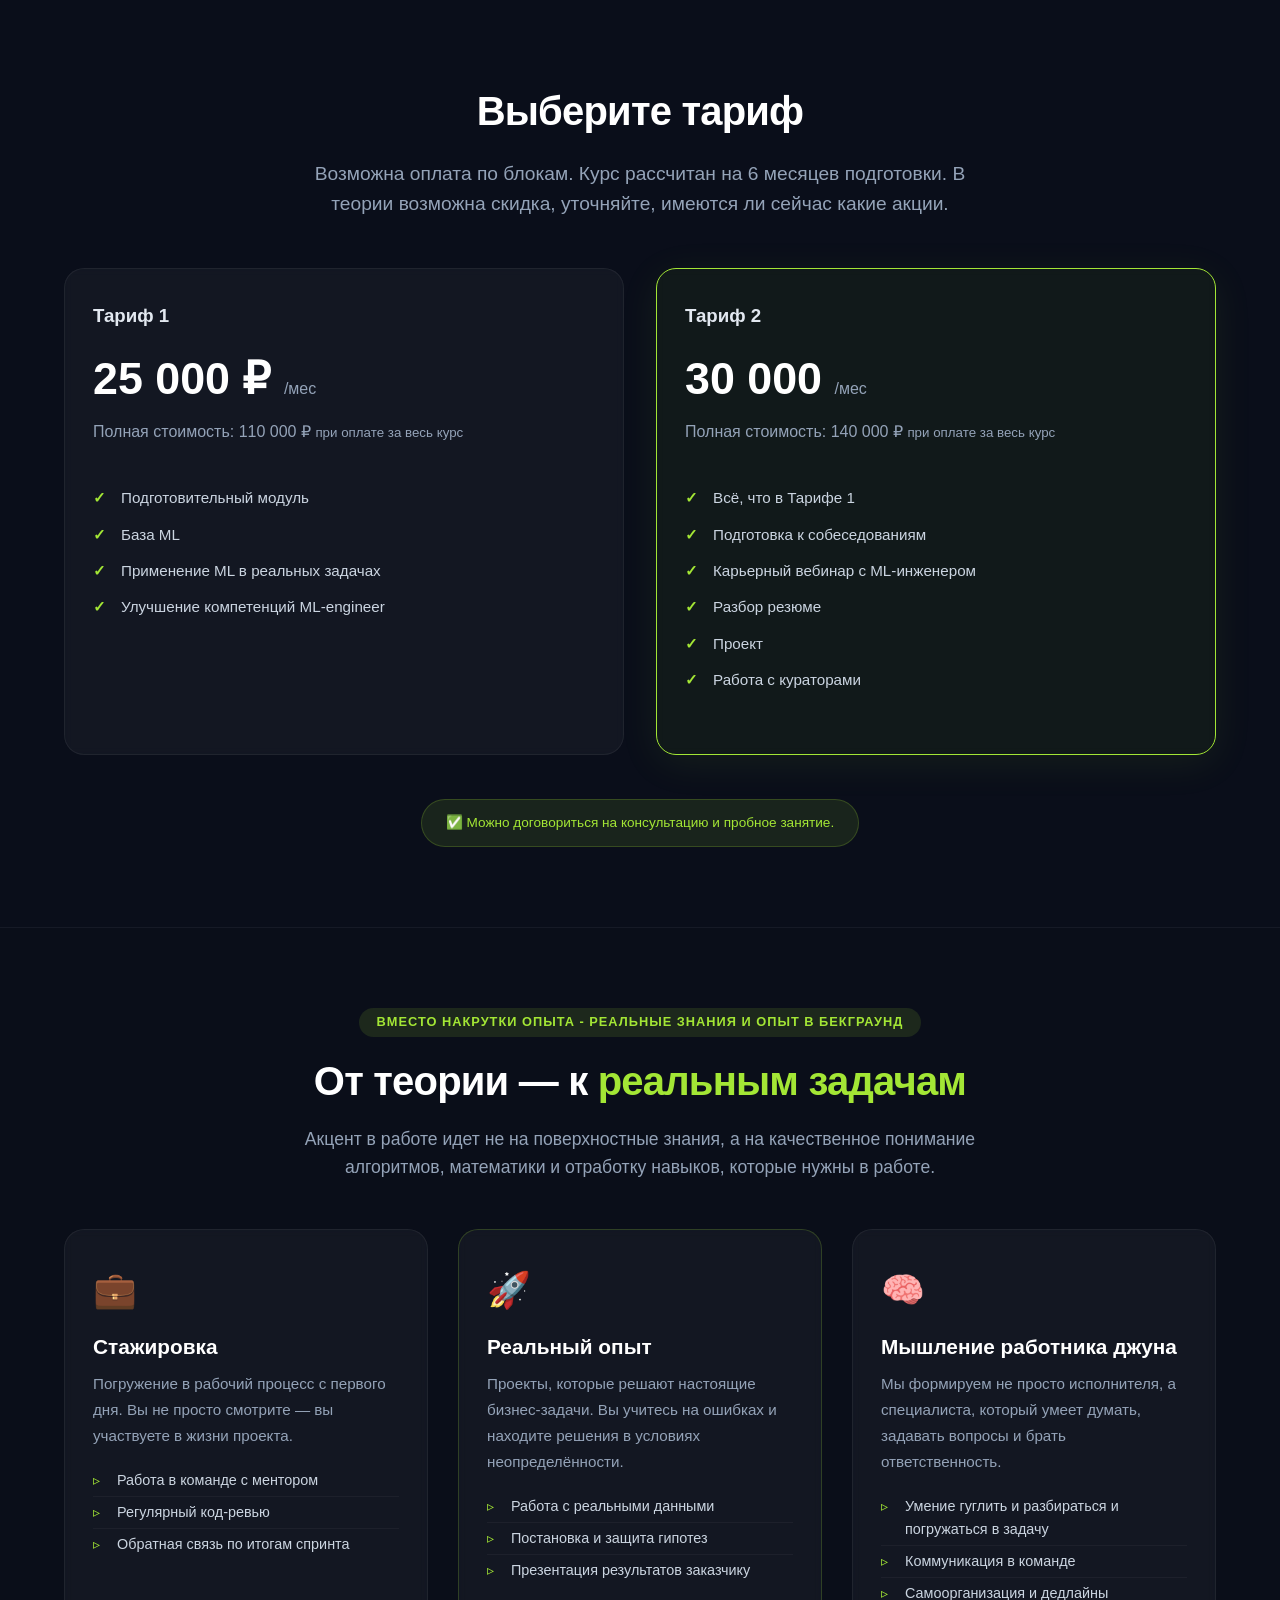
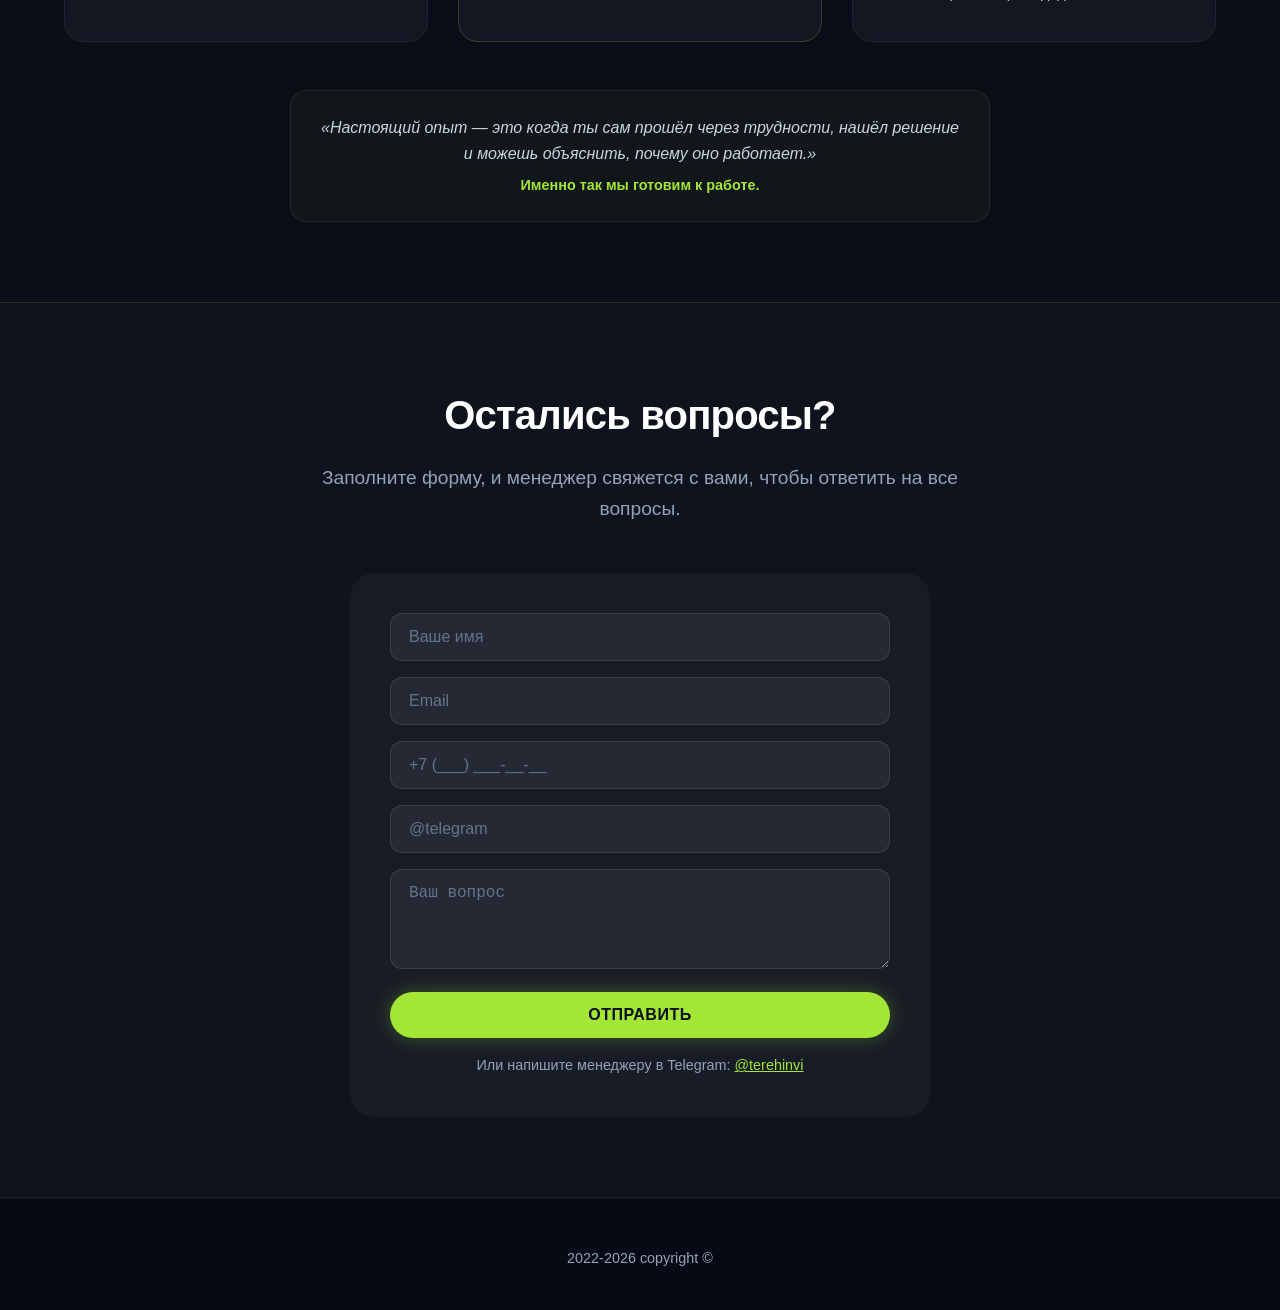
==== commit 9004afe5: "фикс текста" ====
--- a/templates/index.html
+++ b/templates/index.html
@@ -1870,9 +1870,9 @@
                     hero_subtitle: "Освойте Data Science, у каждого свой путь, но нужно поработать<br> Учебные проекты, подготовка к собеседованиям и трудоустройству<br>Обучение в формате стажировки",
                     hero_btn1: 'Связаться с менеджером',
                     hero_btn2: 'Выбрать тариф',
-                    stat1: 'студентов находят работу в IT',
-                    stat2: 'месяца до первого оффера',
-                    stat3: 'выпускников уже работают',
+                    stat1: 'студентов применяют знания в IT проектах',
+                    stat2: 'проходят стадию собеседования',
+                    stat3: 'активных учеников',
                     whynow_title: 'Почему стоит начать прямо сейчас',
                     whynow_subtitle: 'Рынок ML в России стремительно растёт, а квалифицированных специалистов не хватает',
                     whynow1_title: 'Рост зарплат<br> на +25%',
@@ -1988,9 +1988,9 @@
                     hero_subtitle: 'Master Data Science, everyone has their own path, but you need to work<br>Hands-on projects, interview preparation and job placement<br>Internship',
                     hero_btn1: 'Contact manager',
                     hero_btn2: 'Choose plan',
-                    stat1: 'students find jobs in IT',
-                    stat2: 'months to first offer',
-                    stat3: 'graduates already working',
+                    stat1: 'students use knowledge in IT projects',
+                    stat2: 'students on interview level',
+                    stat3: 'active students',
                     whynow_title: 'Why start right now',
                     whynow_subtitle: 'The ML market in Russia is growing rapidly, and there is a shortage of qualified specialists',
                     whynow1_title: 'Salary growth +25%',
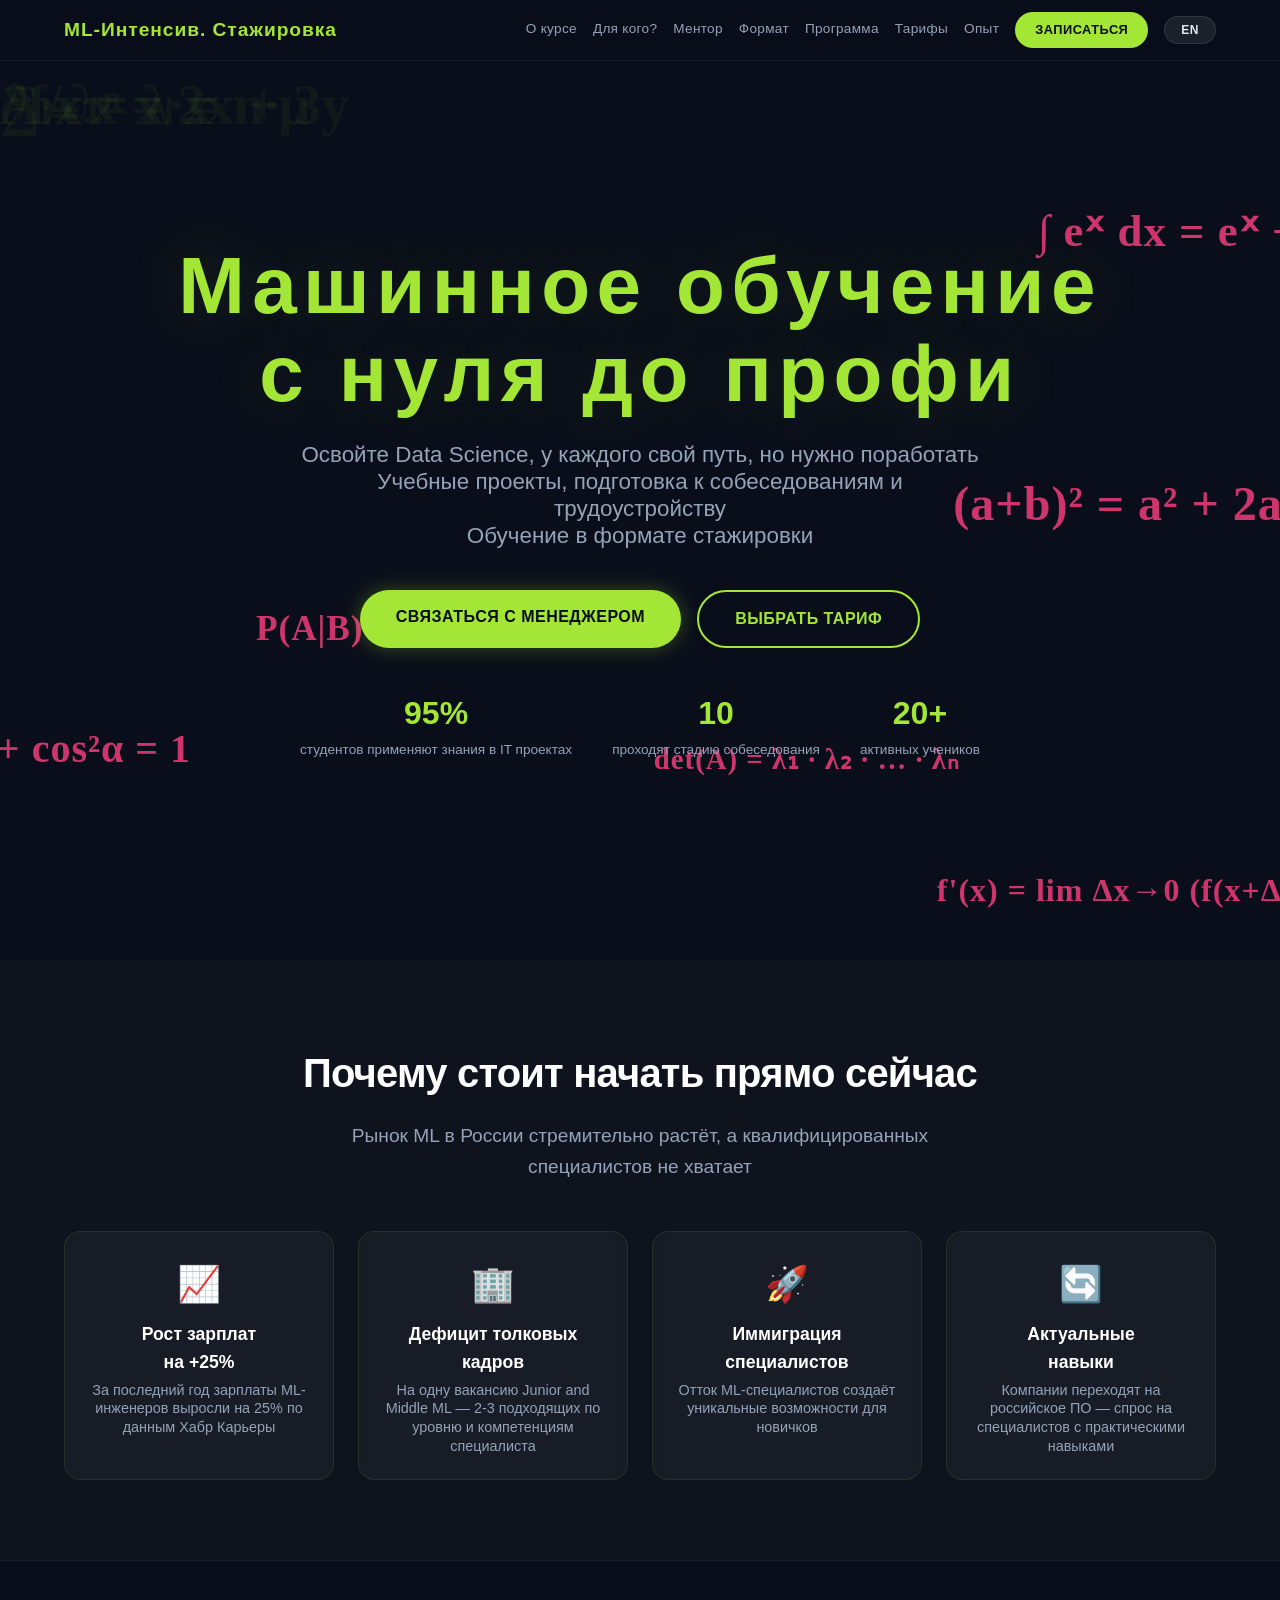
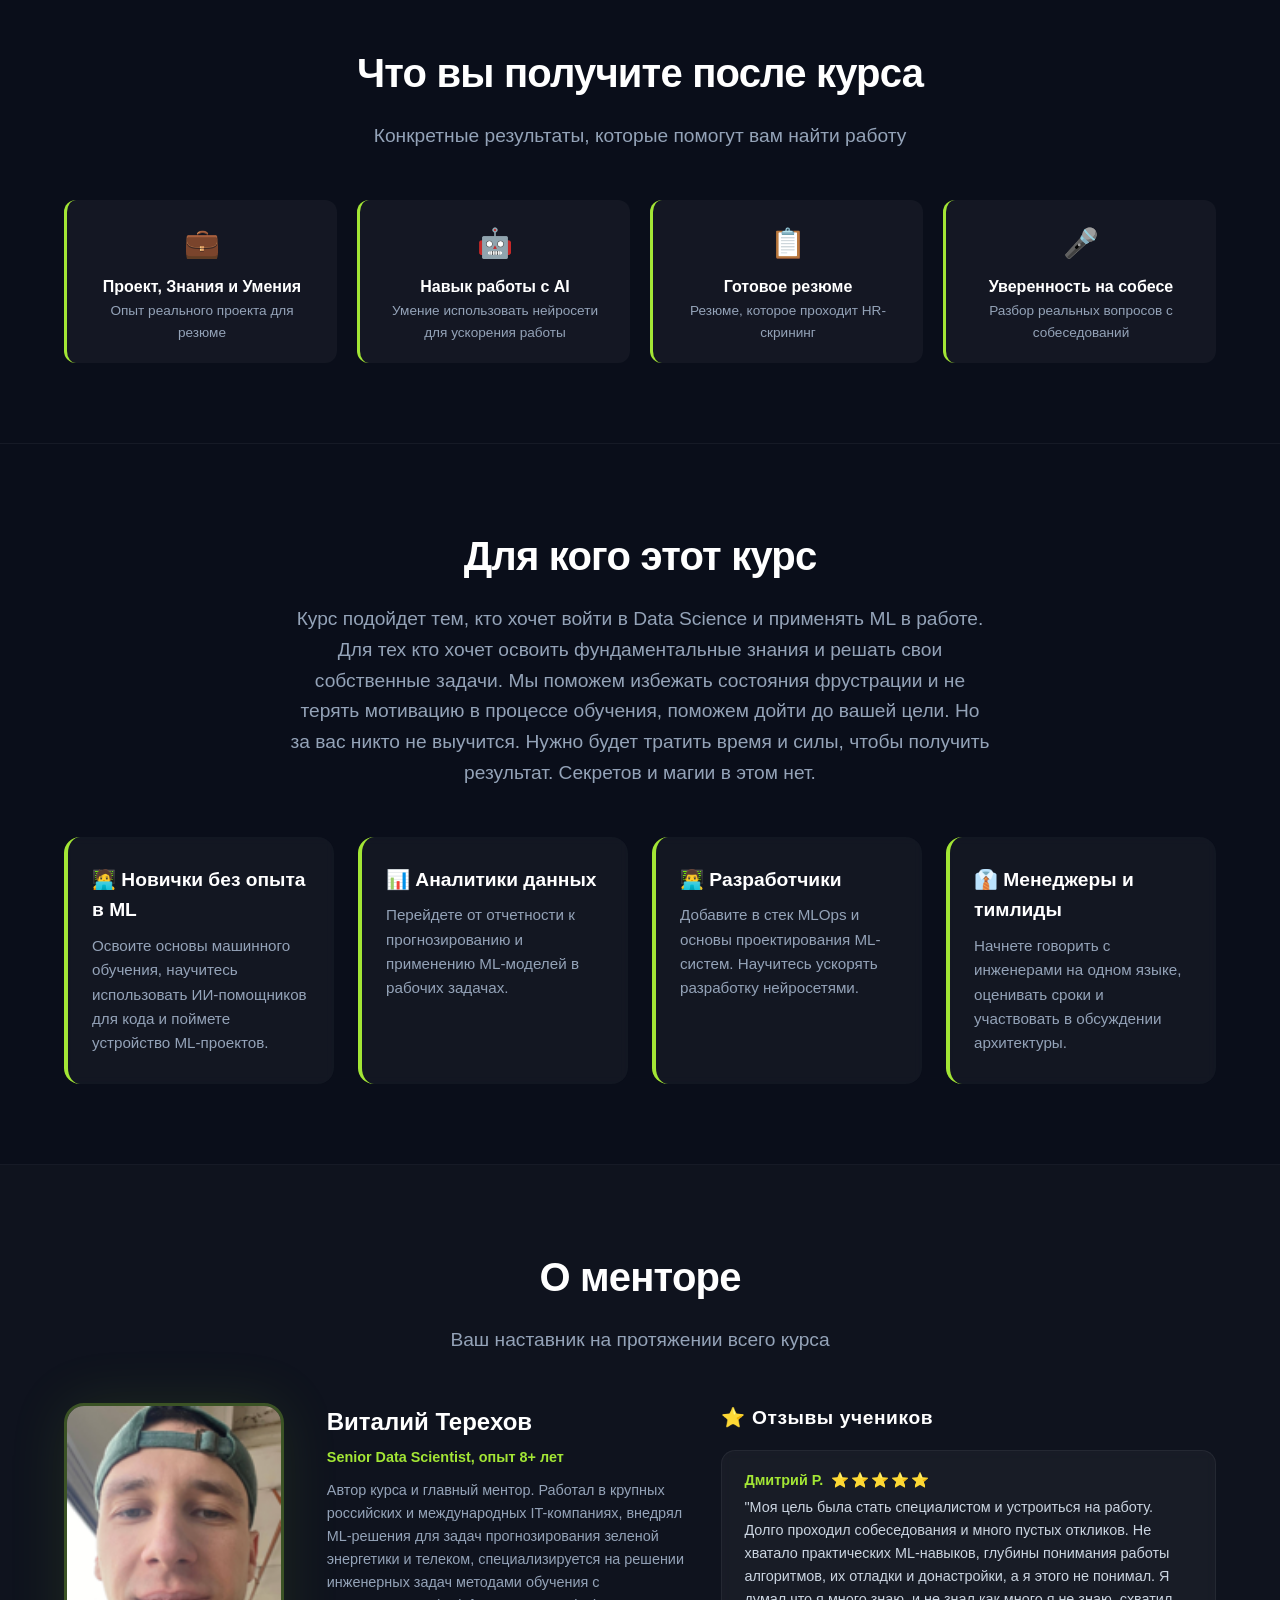
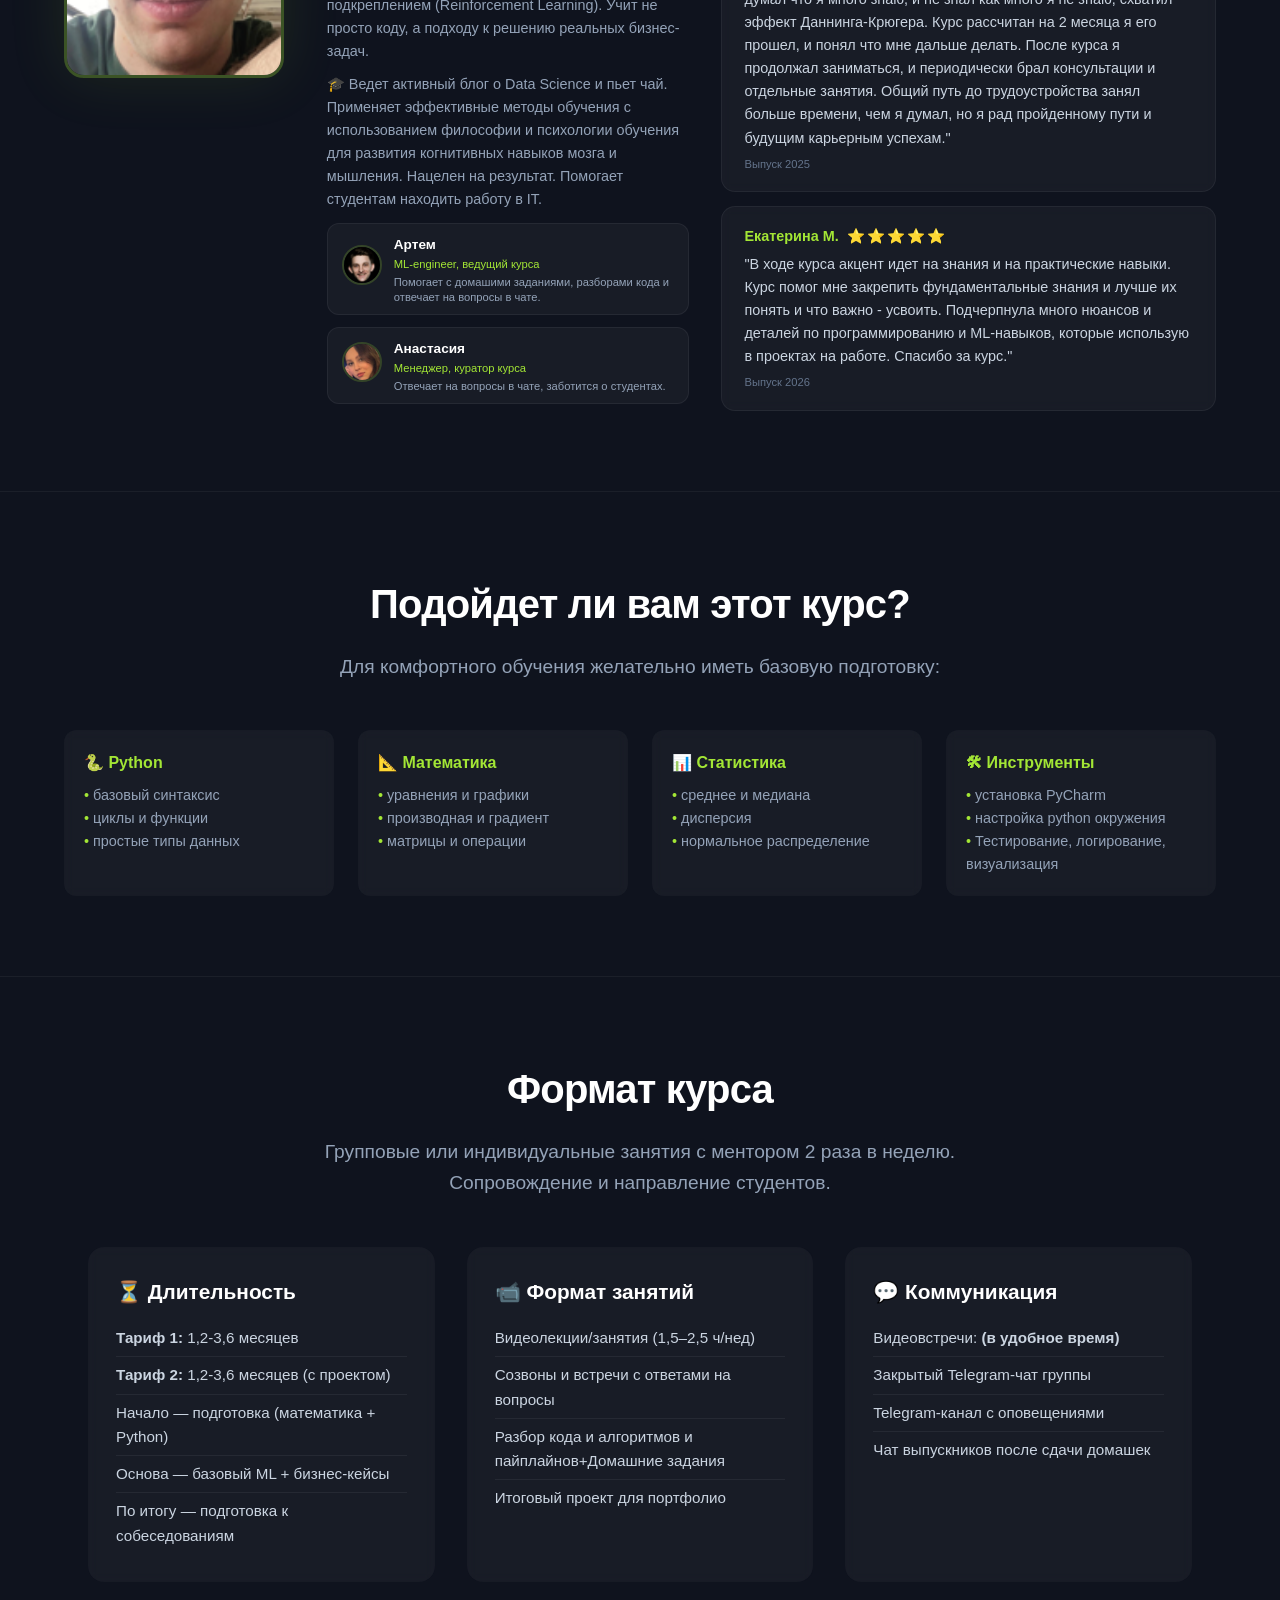
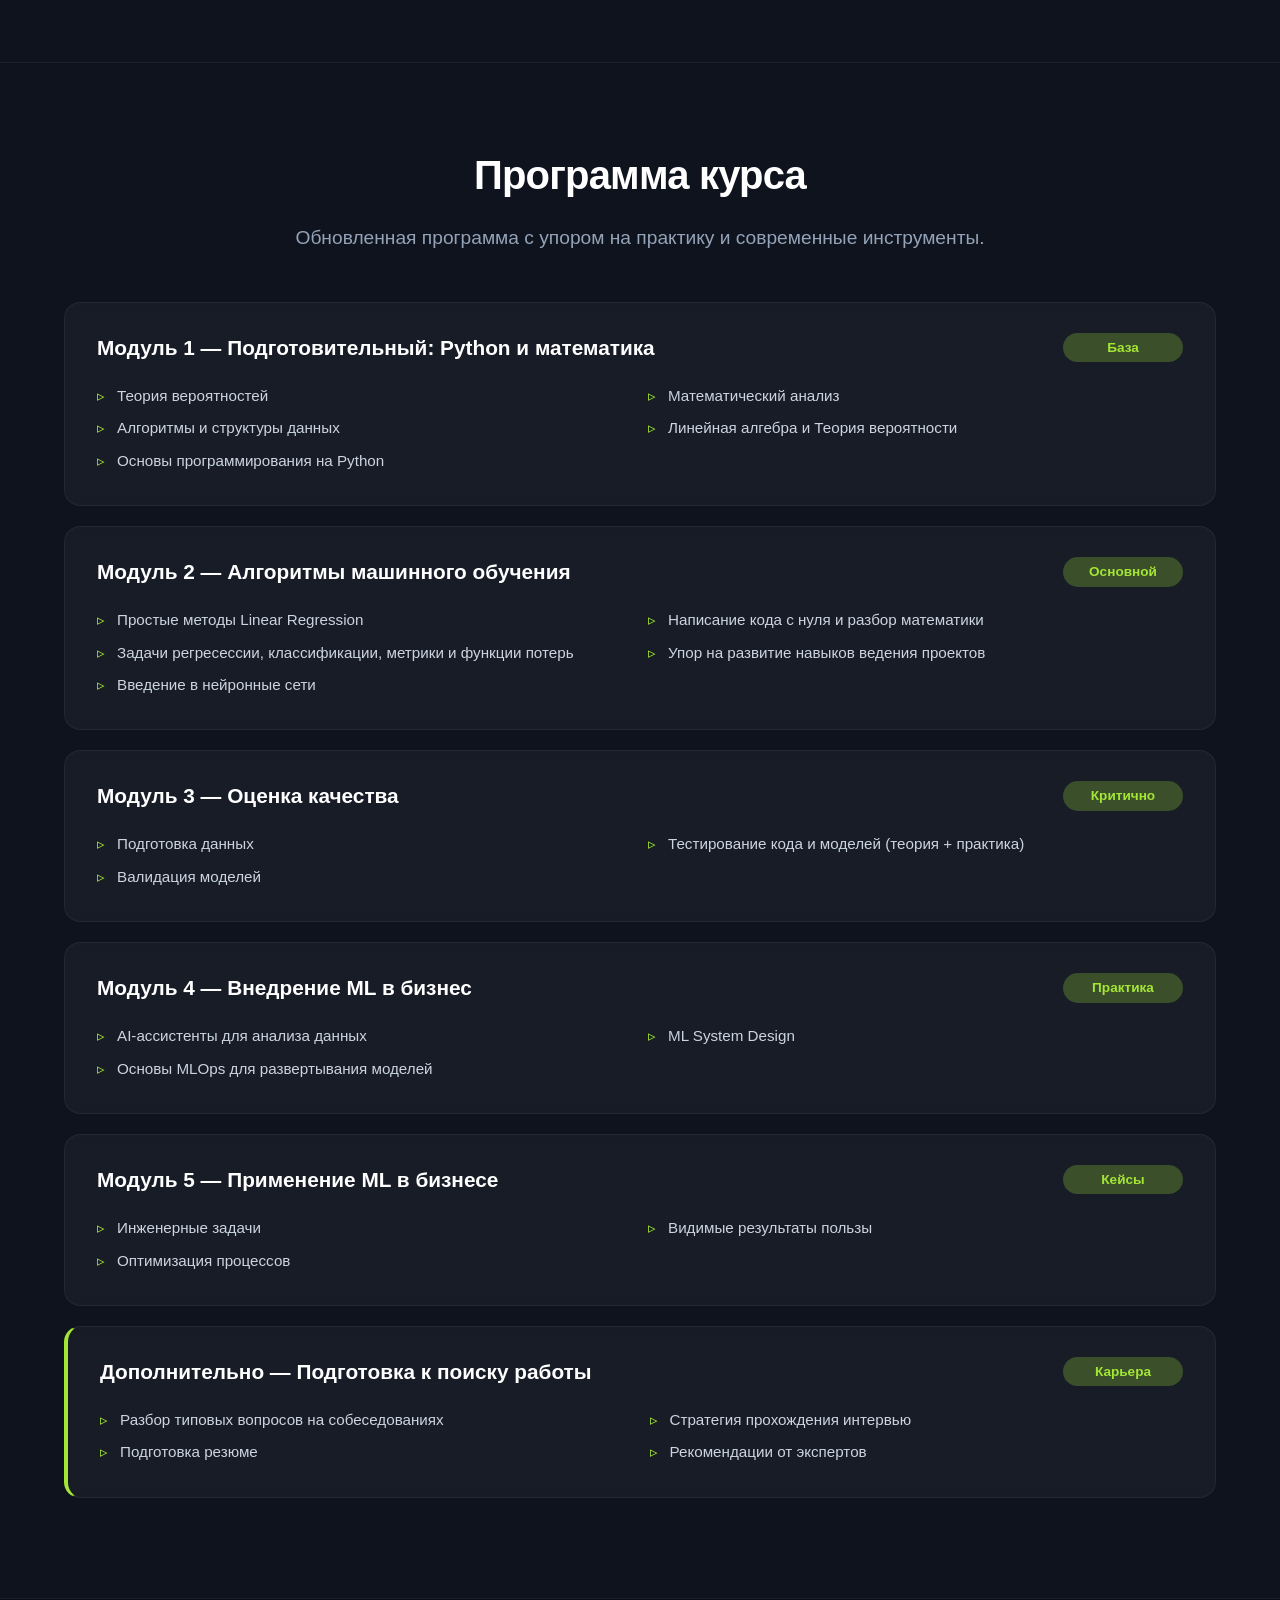
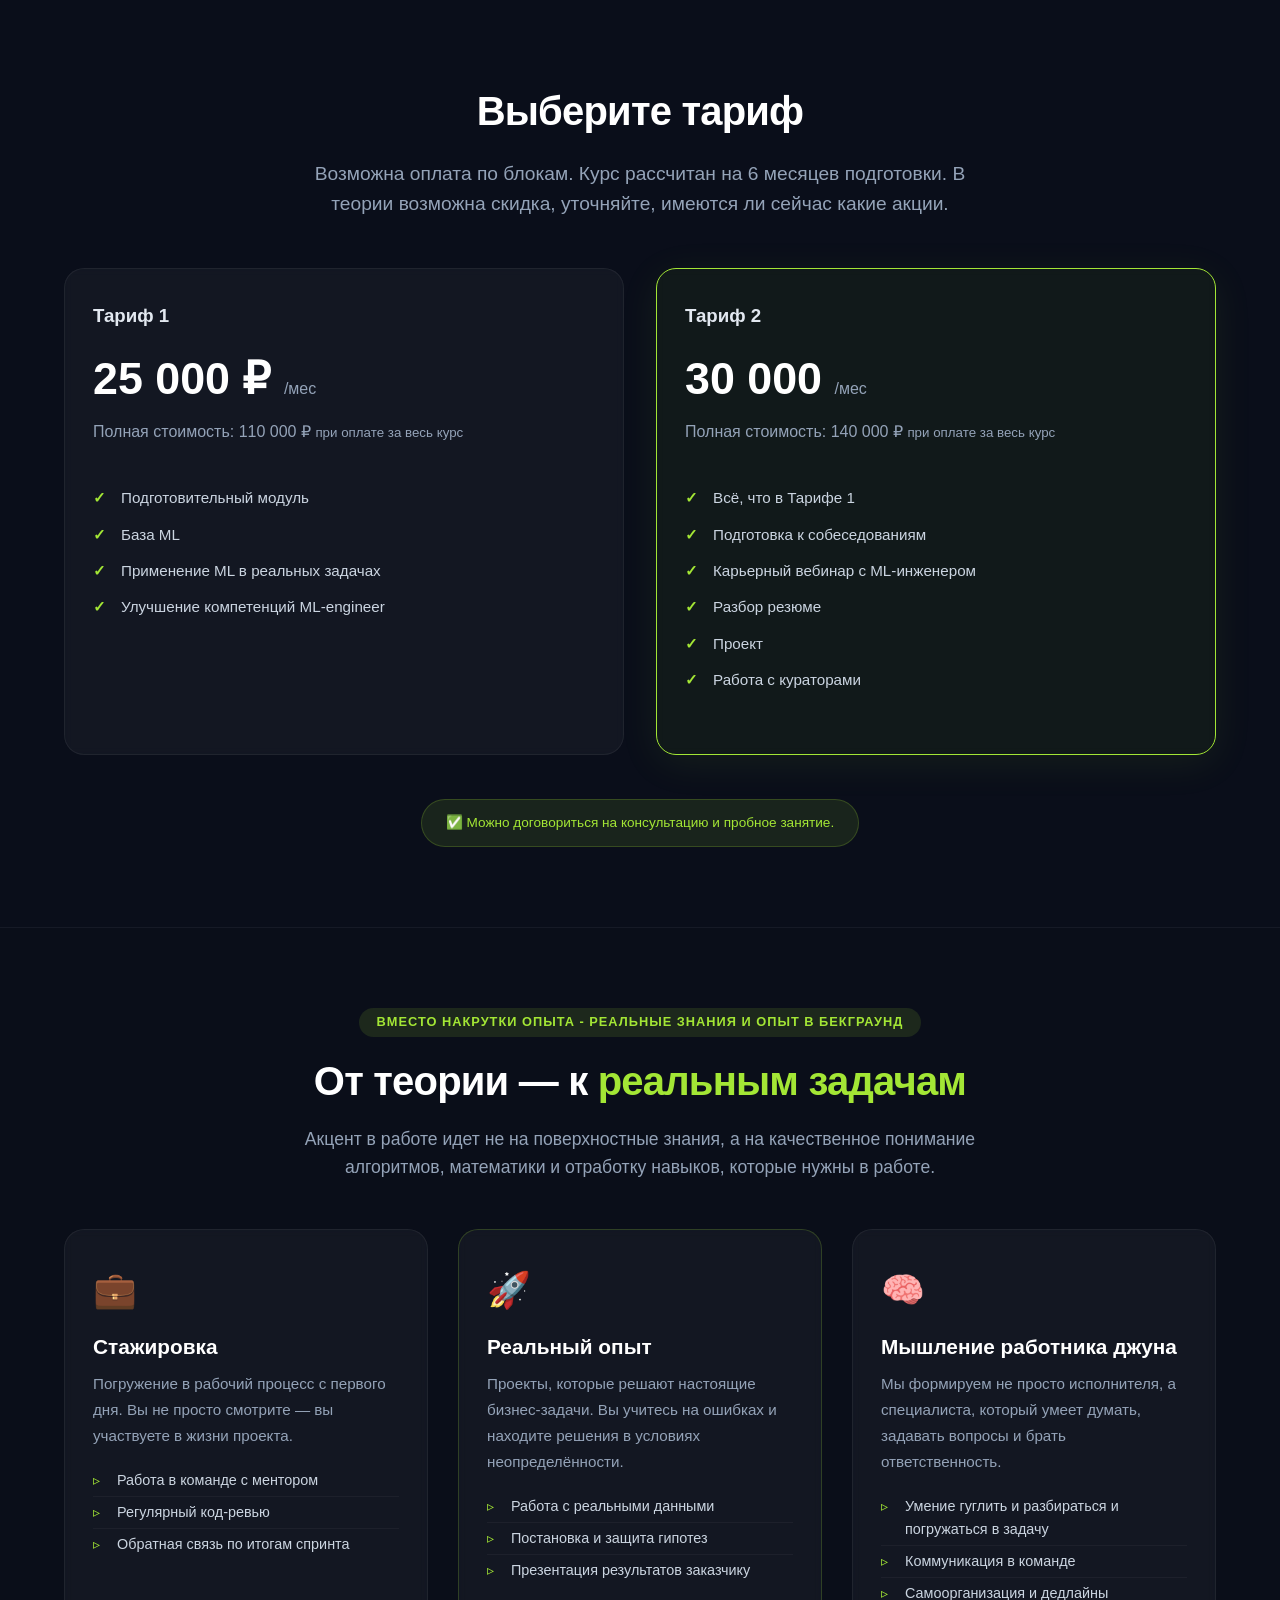
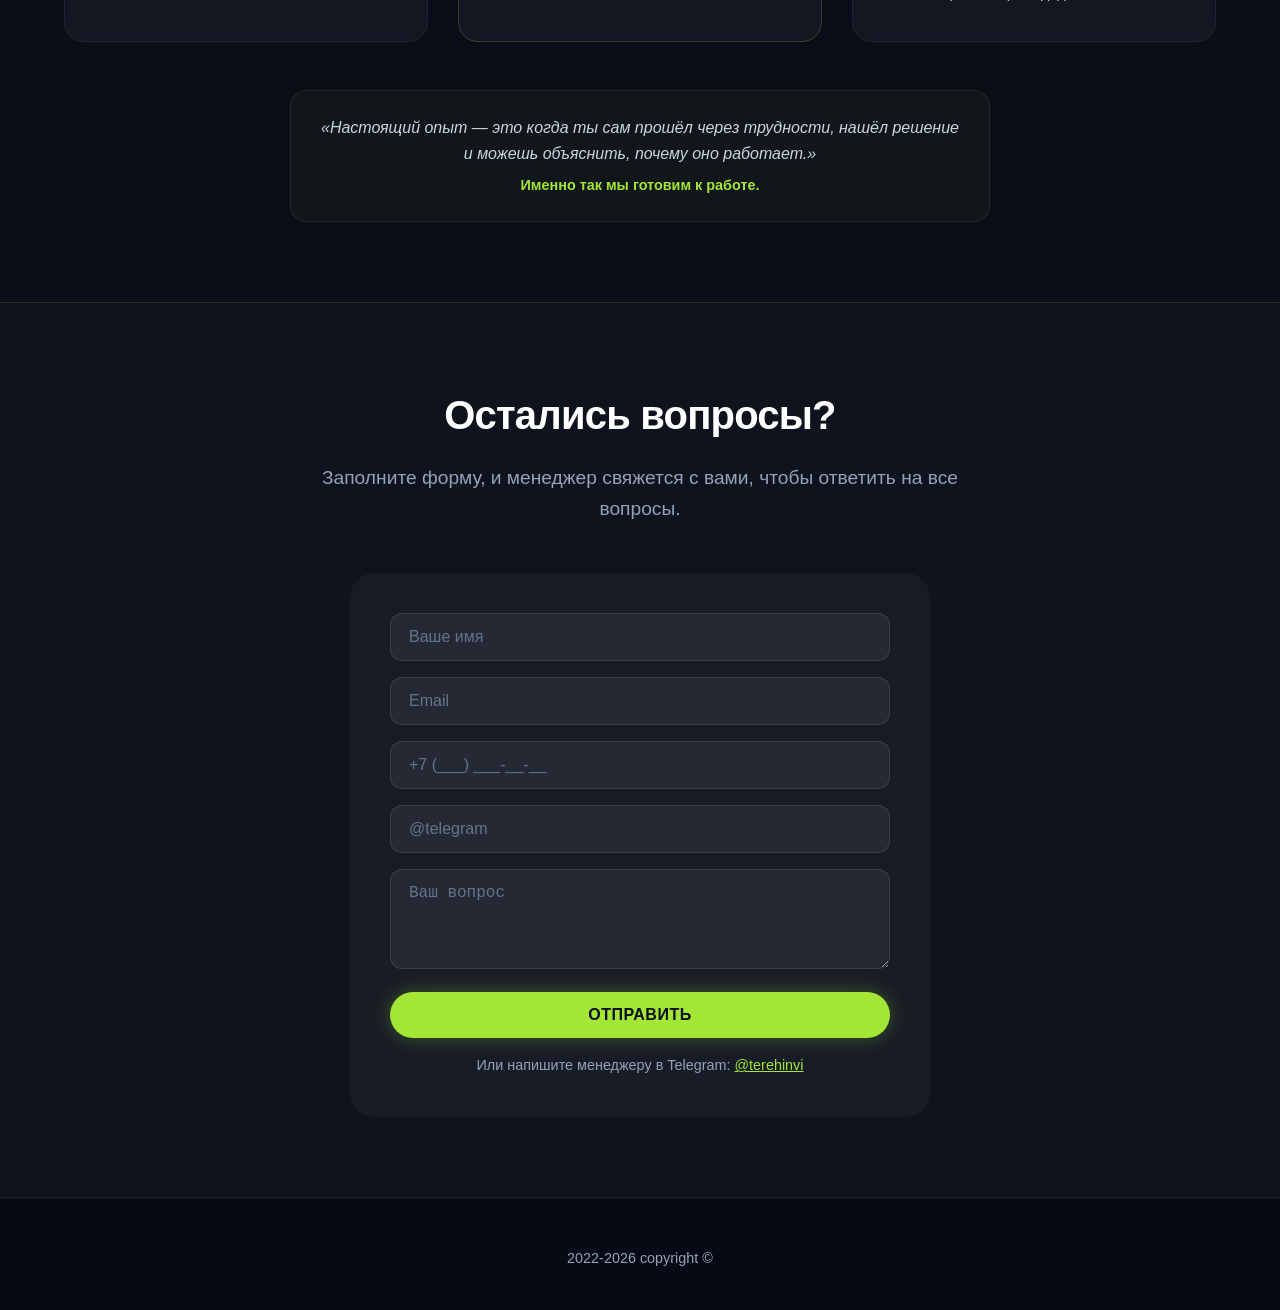
==== commit f14d3de3: "фикс текста" ====
--- a/templates/index.html
+++ b/templates/index.html
@@ -1403,8 +1403,8 @@
                 <div class="format-card" data-i18n="format1">
                     <h3>⏳ Длительность</h3>
                     <ul>
-                        <li><strong>Тариф 1:</strong> 1 месяц</li>
-                        <li><strong>Тариф 2:</strong> 2 месяца (с проектом)</li>
+                        <li><strong>Тариф 1:</strong> 1,2-3,6 месяцев</li>
+                        <li><strong>Тариф 2:</strong> 1,2-3,6 месяцев (с проектом)</li>
                         <li>Начало — подготовка (математика + Python)</li>
                         <li>Основа — базовый ML + бизнес-кейсы</li>
                         <li>По итогу — подготовка к собеседованиям</li>
@@ -1926,7 +1926,7 @@
                     req4: '<h4>🛠 Инструменты</h4><ul><li>установка PyCharm</li><li>настройка python окружения</li><li>Тестирование, логирование, визуализация</li></ul>',
                     format_title: 'Формат курса',
                     format_subtitle: 'Групповые или индивидуальные занятия с ментором 2 раза в неделю. Сопровождение и направление студентов.',
-                    format1: '<h3>⏳ Длительность</h3><ul><li><strong>Тариф 1:</strong> 1 месяц</li><li><strong>Тариф 2:</strong> 2 месяца (с проектом)</li><li>Начало — подготовка (математика + Python)</li><li>Основа — базовый ML + бизнес-кейсы</li><li>По итогу — подготовка к собеседованиям</li></ul>',
+                    format1: '<h3>⏳ Длительность</h3><ul><li><strong>Тариф 1:</strong> 1,2-3,6 месяцев</li><li><strong>Тариф 2:</strong> 1,2-3,6 месяцев (с проектом)</li><li>Начало — подготовка (математика + Python)</li><li>Основа — базовый ML + бизнес-кейсы</li><li>По итогу — подготовка к собеседованиям</li></ul>',
                     format2: '<h3>📹 Формат занятий</h3><ul><li>Видеолекции/занятия (1,5–2,5 ч/нед)</li><li>Созвоны и встречи с ответами на вопросы</li><li>Разбор кода и алгоритмов и пайплайнов+Домашние задания</li><li>Итоговый проект для портфолио</li></ul>',
                     format3: '<h3>💬 Коммуникация</h3><ul><li>Видеовстречи: <strong>(в удобное время)</strong></li><li>Закрытый Telegram-чат группы</li><li>Telegram-канал с оповещениями</li><li>Чат выпускников после сдачи домашек</li></ul>',
                     program_title: 'Программа курса',
